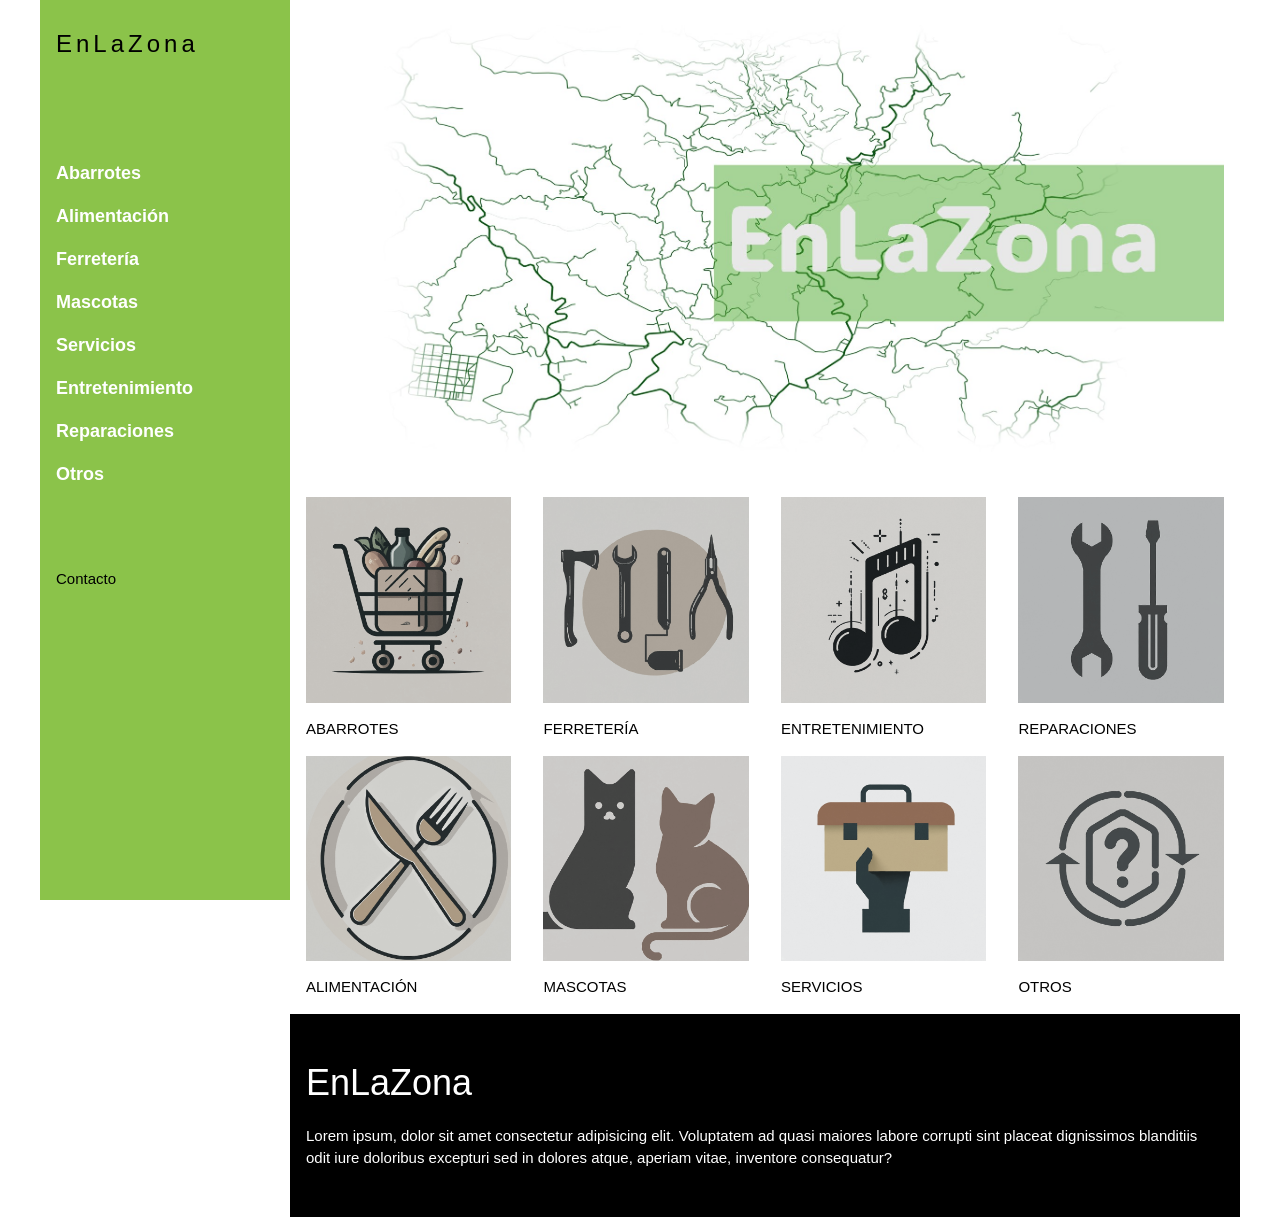
==== index.html @ e5876946 "Update index.html" ====
<!DOCTYPE html>
<html>
<head>
<title>EnLaZona</title>
<meta charset="UTF-8">
<meta name="viewport" content="width=device-width, initial-scale=1">
<link rel="stylesheet" href="https://www.w3schools.com/w3css/4/w3.css">
<link href="https://fonts.googleapis.com/css2?family=Quicksand:wght@300..700&display=swap" rel="stylesheet">
<link rel="stylesheet" href="https://cdnjs.cloudflare.com/ajax/libs/font-awesome/4.7.0/css/font-awesome.min.css">
<link rel="stylesheet" href="https://fonts.googleapis.com/css2?family=Material+Symbols+Outlined:opsz,wght,FILL,GRAD@24,400,0,0" />
<style>
.w3-sidebar a {font-family: "Roboto", sans-serif}
body,h1,h2,h3,h4,h5,h6,.w3-wide {font-family: "Montserrat", sans-serif;}
</style>
</head>
<body class="w3-content" style="max-width:1200px">

<!-- Sidebar/menu -->
<nav class="w3-sidebar w3-bar-block w3-light-green w3-collapse w3-top" style="z-index:3;width:250px" id="mySidebar">
  <div class="w3-container w3-display-container w3-padding-16">
    <i onclick="w3_close()" class="fa fa-remove w3-hide-large w3-button w3-display-topright"></i>
    <h3 class="w3-wide">EnLaZona</h3>
  </div>
  <div class="w3-padding-64 w3-large w3-text-white" style="font-weight:bold">
    <a href="#" class="w3-bar-item w3-button">Abarrotes</a>
    <a href="alimentacion.html" class="w3-bar-item w3-button">Alimentación</a>
    <a href="#" class="w3-bar-item w3-button">Ferretería</a>
    <a href="#" class="w3-bar-item w3-button">Mascotas</a>
    <a href="#" class="w3-bar-item w3-button">Servicios </a>
    <a href="#" class="w3-bar-item w3-button">Entretenimiento</a>
    <a href="#" class="w3-bar-item w3-button">Reparaciones</a>
    <a href="#" class="w3-bar-item w3-button">Otros</a>
  </div>
  <a href="#footer" class="w3-bar-item w3-button w3-padding">Contacto</a> 
</nav>

<!-- Top menu on small screens -->
<header class="w3-bar w3-top w3-hide-large w3-green w3-xlarge">
  <div class="w3-bar-item w3-padding-24 w3-wide" onclick="location.href='index.html'" style="cursor:pointer">EnLaZona</div>
  <a href="javascript:void(0)" class="w3-bar-item w3-button w3-padding-24 w3-right" onclick="w3_open()"><i class="fa fa-bars"></i></a>
</header>

<!-- Overlay effect when opening sidebar on small screens -->
<div class="w3-overlay w3-hide-large" onclick="w3_close()" style="cursor:pointer" title="close side menu" id="myOverlay"></div>

<!-- !PAGE CONTENT! -->
<div class="w3-main" style="margin-left:250px">

  <!-- Push down content on small screens -->
  <div class="w3-hide-large" style="margin-top:83px"></div>
  
  <!-- Top header search bar -->
  <header class="w3-container w3-xlarge">
    <script async src="https://cse.google.com/cse.js?cx=2750f55d053124dca">
    </script>
    <p><div class="gcse-search"></div>
    </p>
  </header>

  <!-- Image header -->
  <div class="w3-display-container w3-container">
    <img src="images/main.jpg" alt="main" style="width:100%">
    <div class="w3-display-topleft w3-text-white" style="padding:24px 48px">
    </div>
  </div>

<br>
<br>
  <!-- Product grid -->
  <div class="w3-row w3-grayscale">
    <div class="w3-col l3 s6 ">
      <div class="w3-container">
        <img src="images/grocery.jfif" style="width:100%">
        <p>ABARROTES</p>
      </div>
      <div class="w3-container" onclick="location.href='alimentacion.html'" style="cursor:pointer">
        <img src="images/food.jfif" style="width:100%">
        <p>ALIMENTACIÓN</p>
      </div>
    </div>
    <div class="w3-col l3 s6 ">
        <div class="w3-container">
          <img src="images/ferre.jfif" style="width:100%">
          <p>FERRETERÍA</p>
        </div>
        <div class="w3-container">
          <img src="images/pets.jfif" style="width:100%">
          <p>MASCOTAS</p>
        </div>
      </div>
      <div class="w3-col l3 s6 ">
        <div class="w3-container">
          <img src="images/entertainment.jfif" style="width:100%">
          <p>ENTRETENIMIENTO</p>
        </div>
        <div class="w3-container">
          <img src="images/services.jfif" style="width:100%">
          <p>SERVICIOS</p>
        </div>
      </div>
      <div class="w3-col l3 s6 ">
        <div class="w3-container">
          <img src="images/mechanic.jfif" style="width:100%">
          <p>REPARACIONES</p>
        </div>
        <div class="w3-container">
          <img src="images/others.jfif" style="width:100%">
          <p>OTROS</p>
        </div>
      </div>
      
  </div>

  <!-- Footer -->
  <footer class="w3-container w3-black w3-padding-32">
    <h1>EnLaZona</h1>
    <p>Lorem ipsum, dolor sit amet consectetur adipisicing elit. Voluptatem ad quasi maiores labore corrupti sint placeat dignissimos blanditiis odit iure doloribus excepturi sed in dolores atque, aperiam vitae, inventore consequatur?</p>
  </footer>
  


  <!-- End page content -->
</div>



<script>
// Accordion 
function myAccFunc() {
  var x = document.getElementById("demoAcc");
  if (x.className.indexOf("w3-show") == -1) {
    x.className += " w3-show";
  } else {
    x.className = x.className.replace(" w3-show", "");
  }
}

// Click on the "Jeans" link on page load to open the accordion for demo purposes
document.getElementById("myBtn").click();


// Open and close sidebar
function w3_open() {
  document.getElementById("mySidebar").style.display = "block";
  document.getElementById("myOverlay").style.display = "block";
}
 
function w3_close() {
  document.getElementById("mySidebar").style.display = "none";
  document.getElementById("myOverlay").style.display = "none";
}
</script>

</body>
</html>
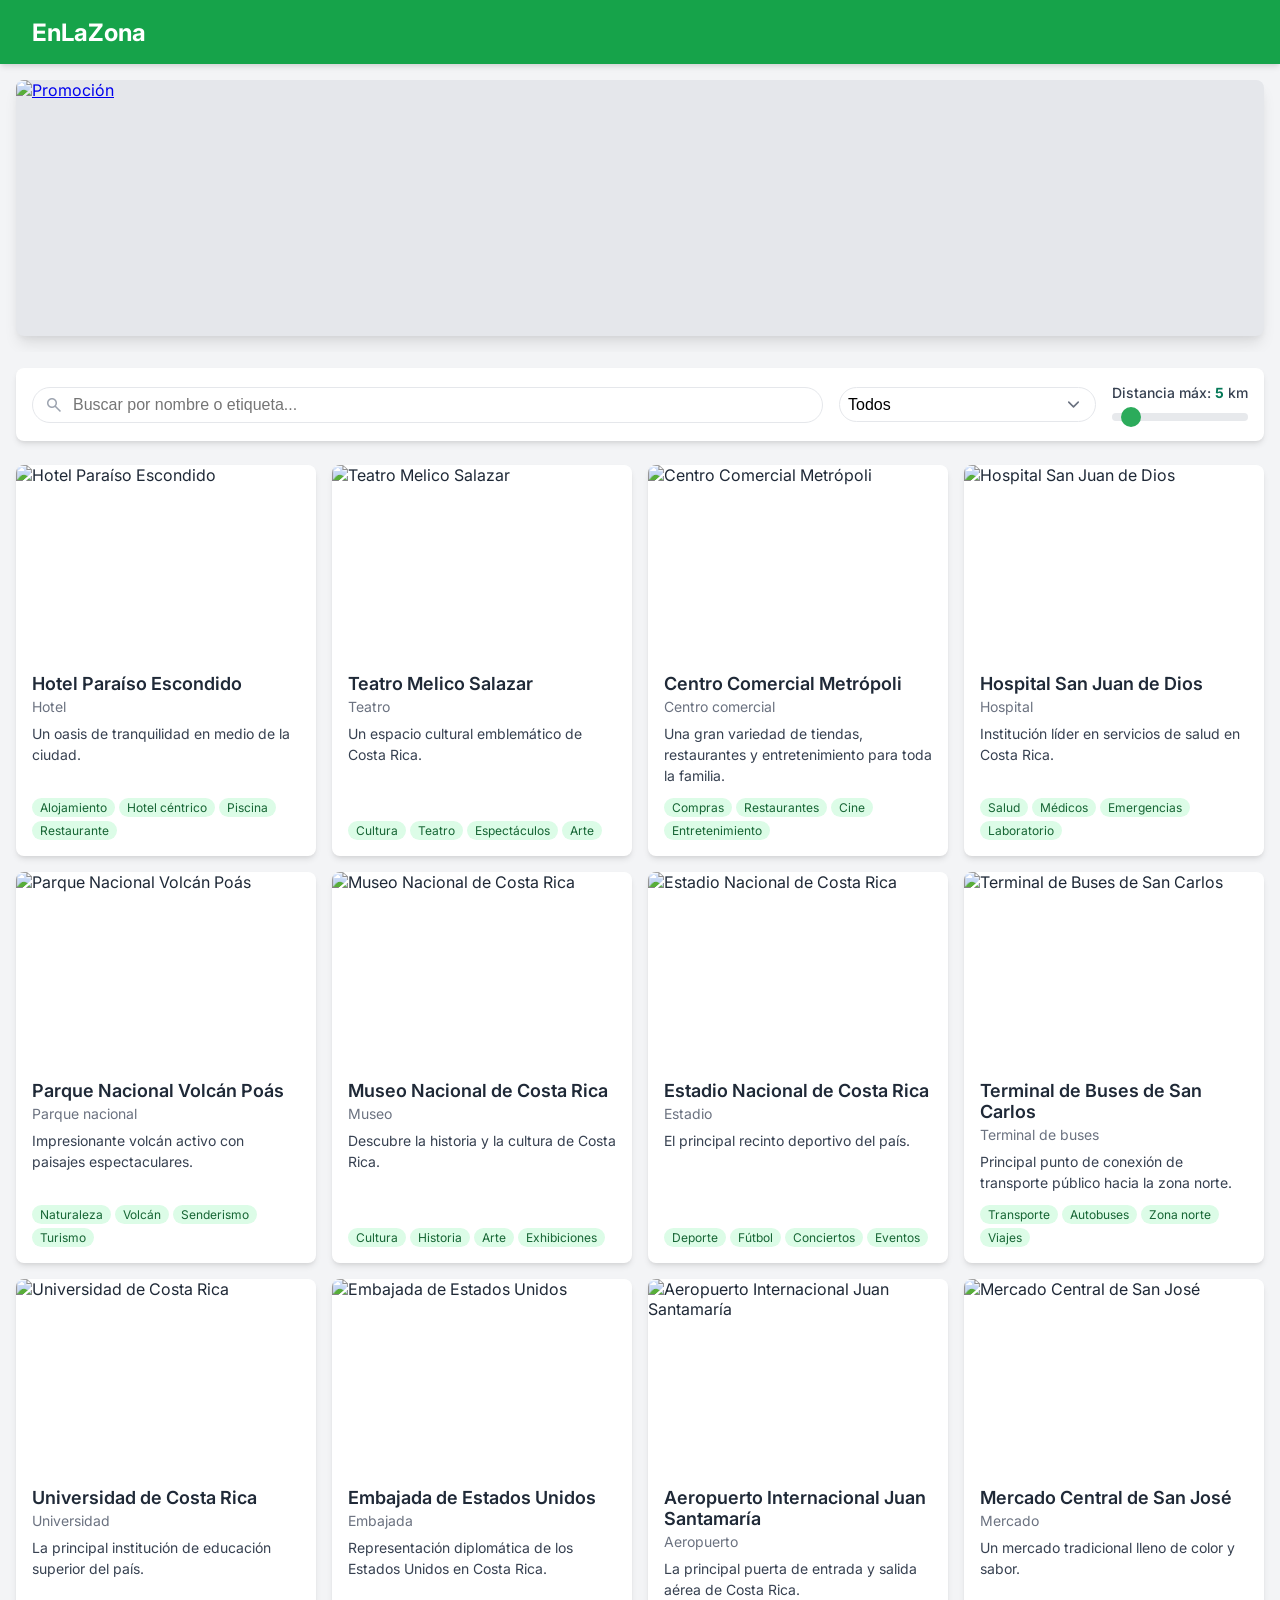
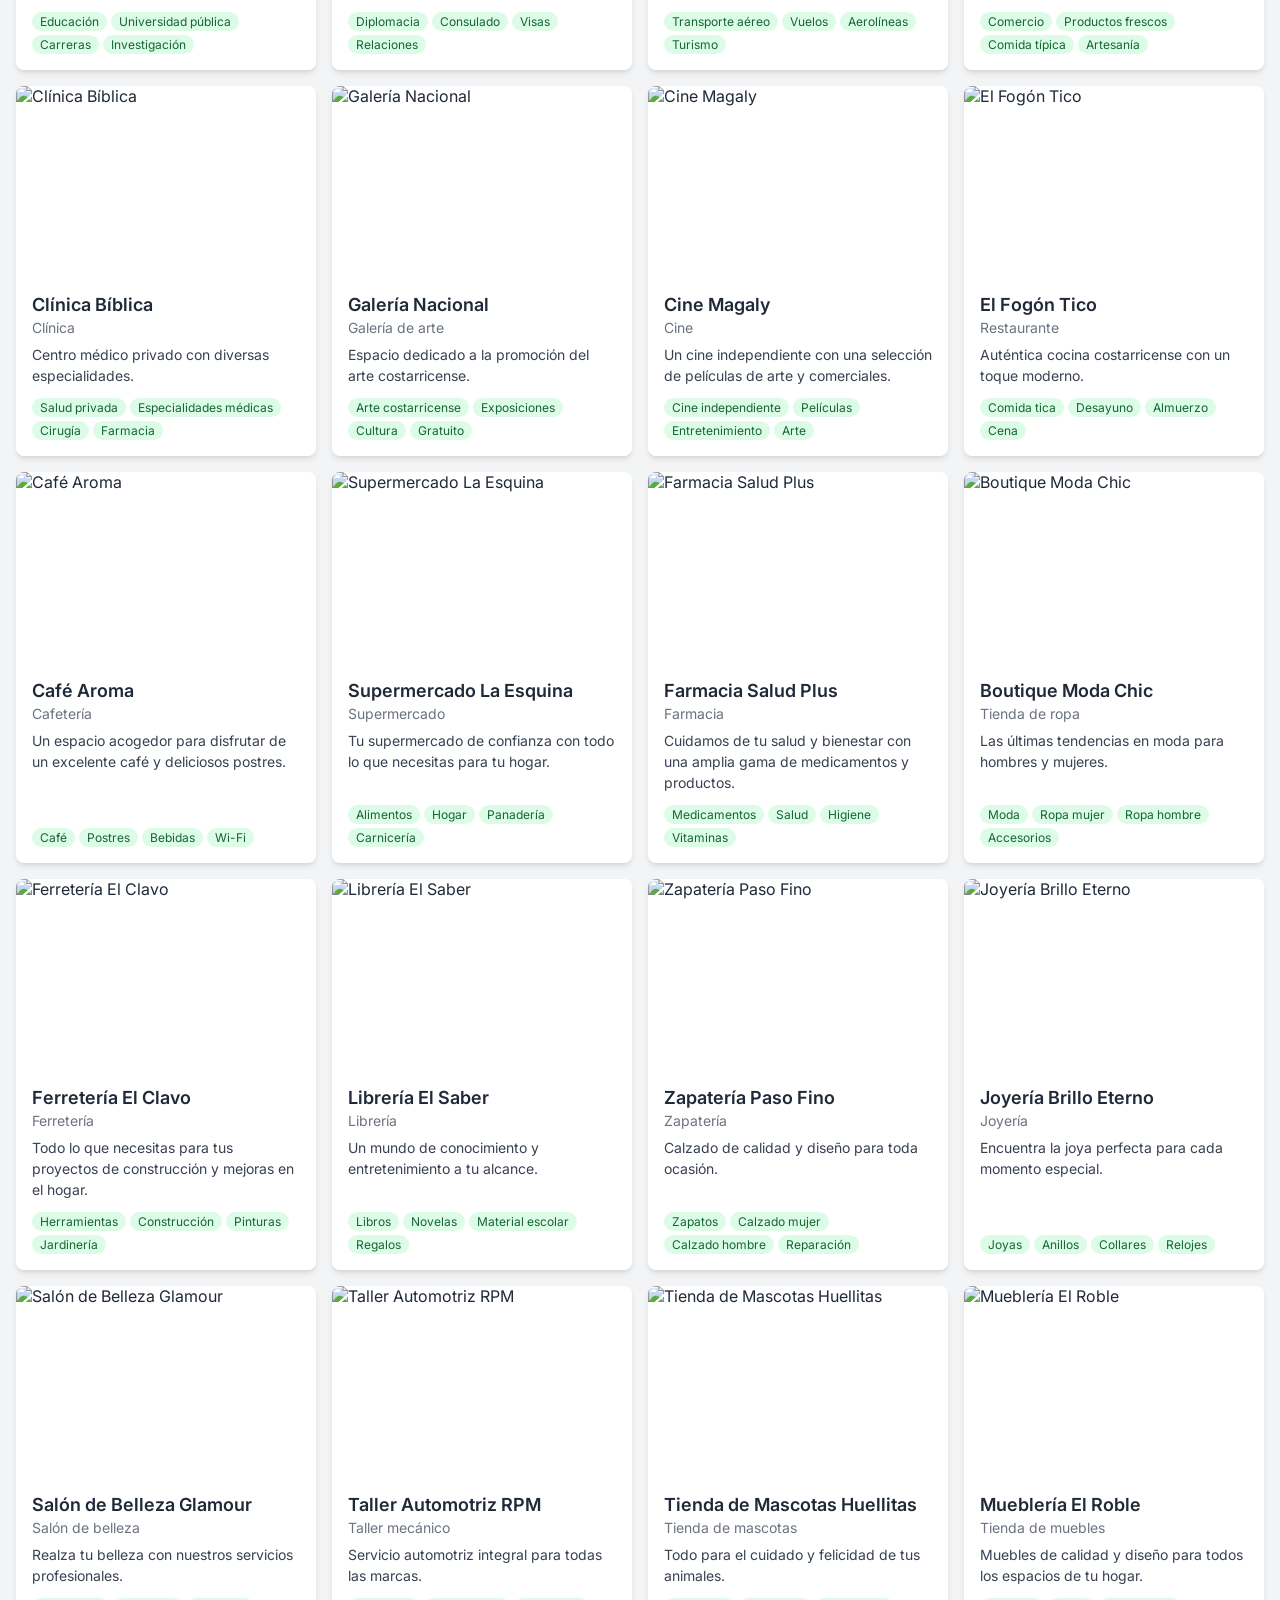
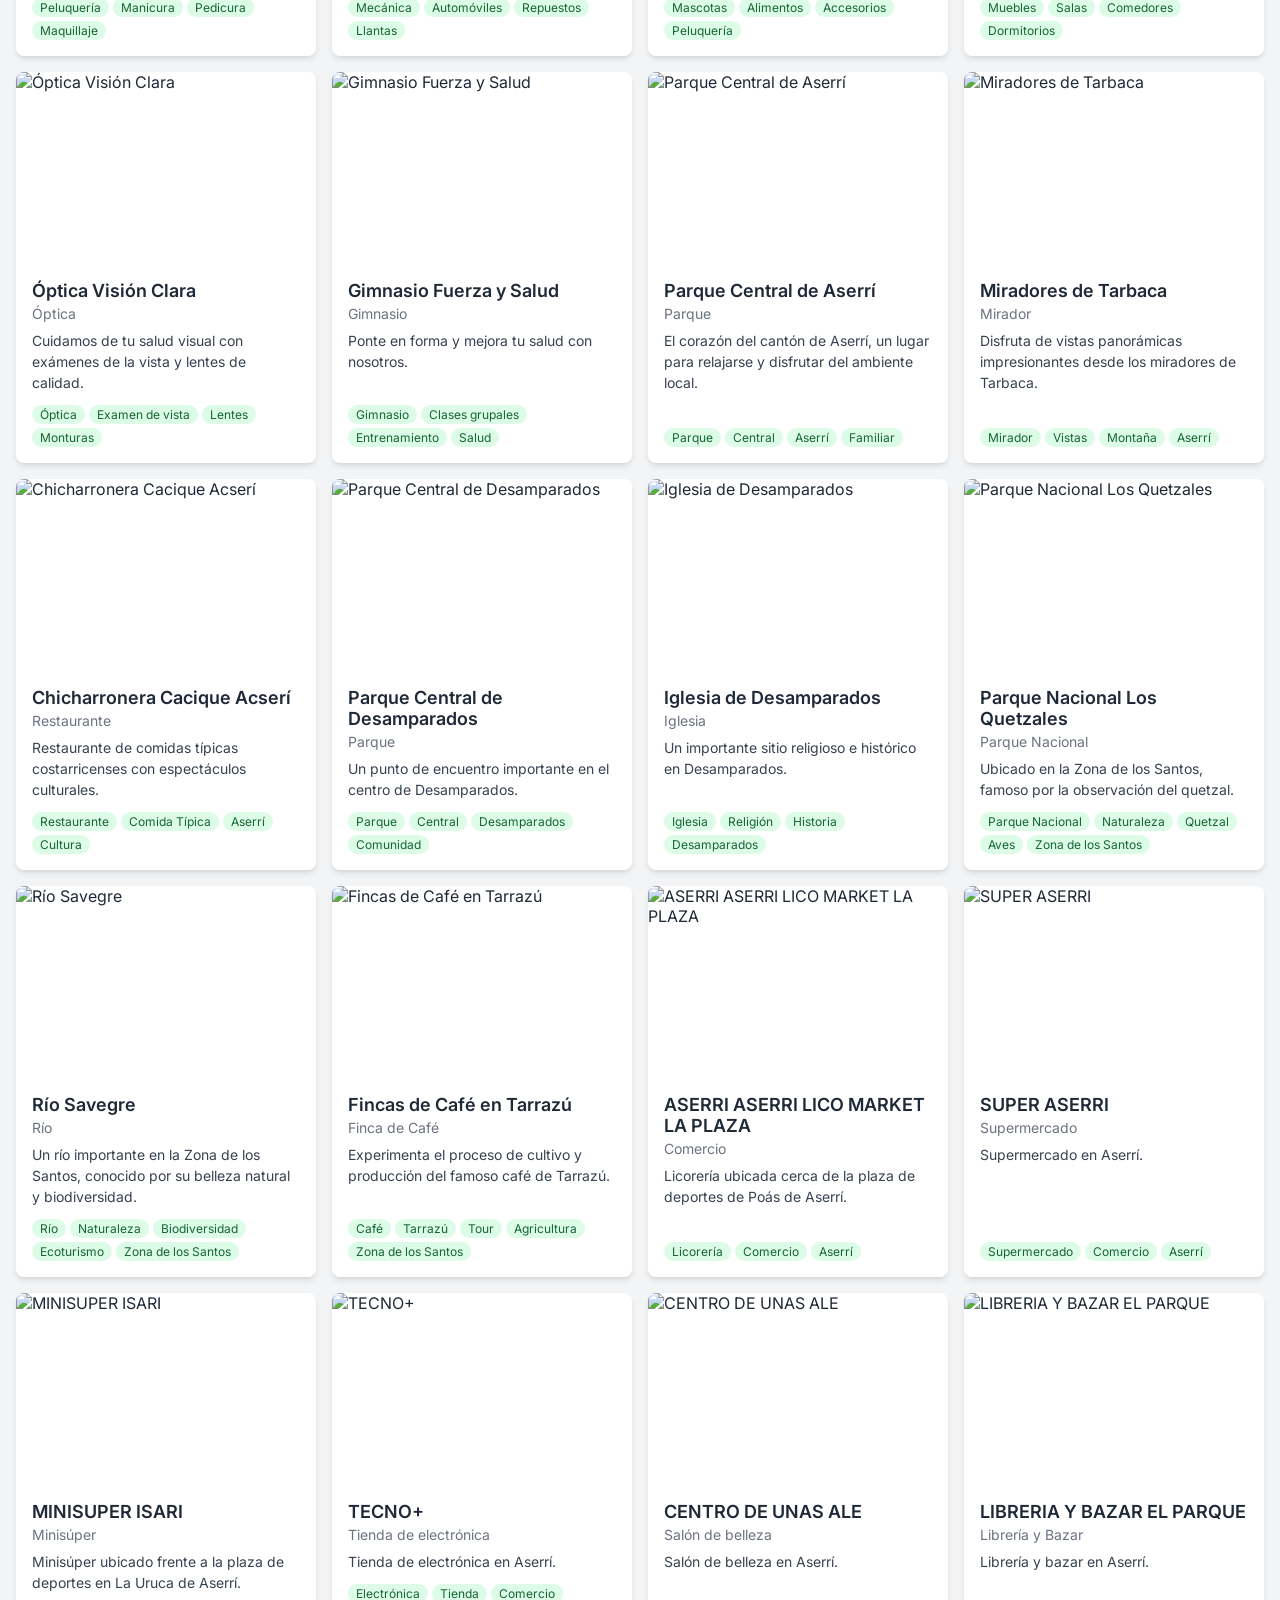
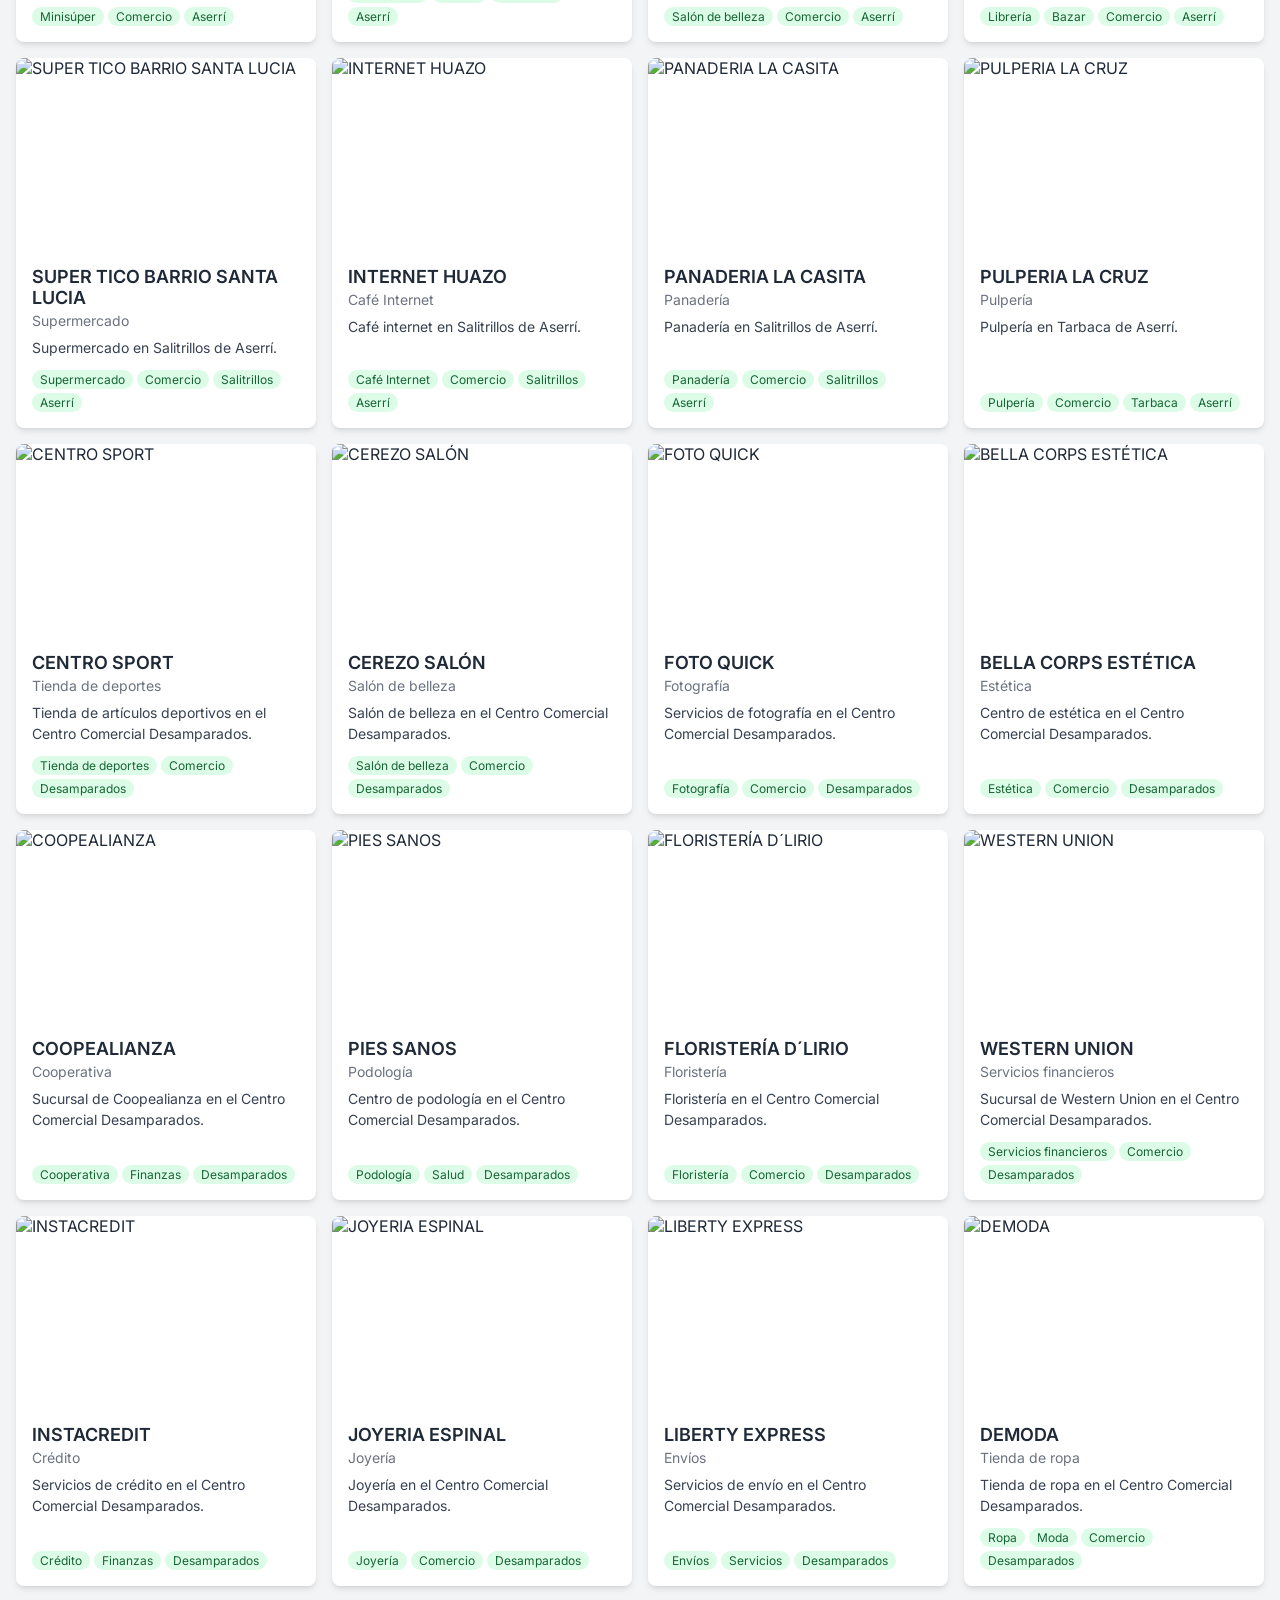
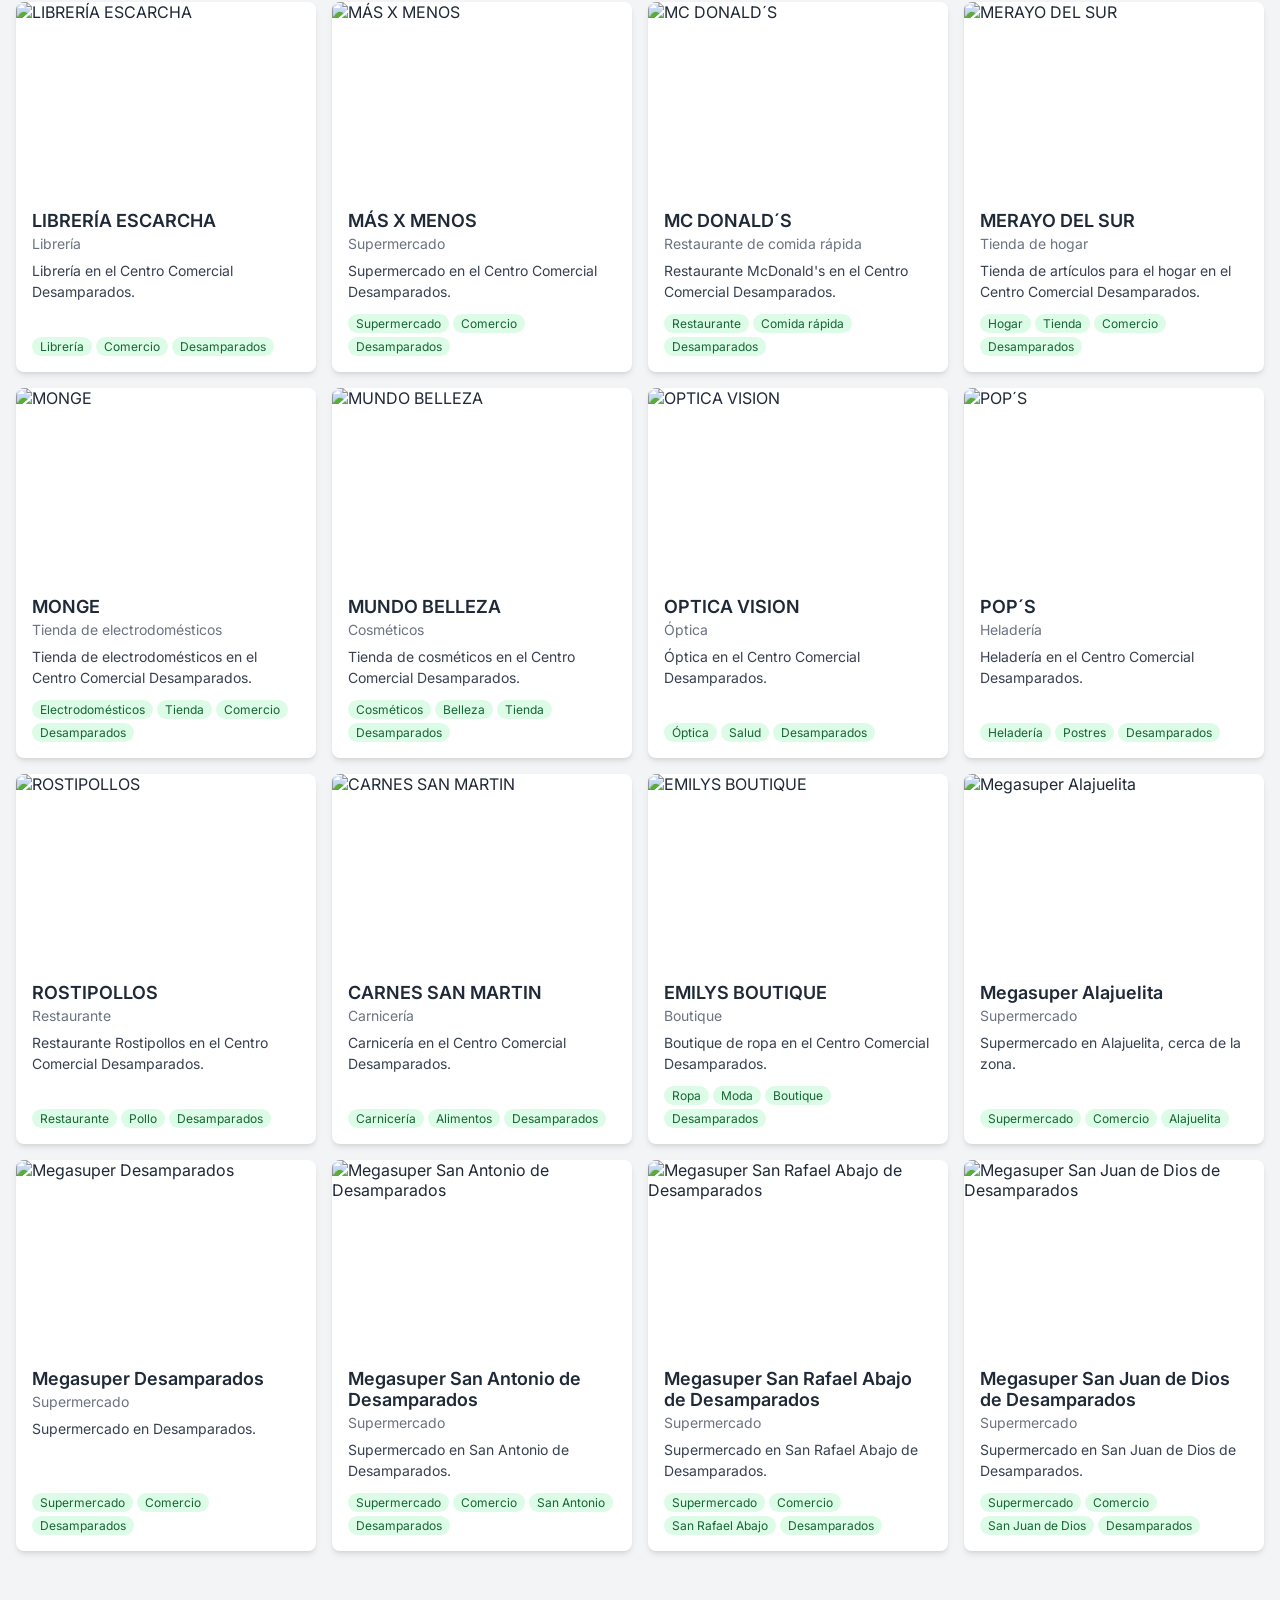
==== commit a3dc579b: "Add files via upload" ====
--- a/index.html
+++ b/index.html
@@ -1,155 +1,380 @@
 <!DOCTYPE html>
-<html>
+<html lang="es">
+
 <head>
-<title>EnLaZona</title>
-<meta charset="UTF-8">
-<meta name="viewport" content="width=device-width, initial-scale=1">
-<link rel="stylesheet" href="https://www.w3schools.com/w3css/4/w3.css">
-<link href="https://fonts.googleapis.com/css2?family=Quicksand:wght@300..700&display=swap" rel="stylesheet">
-<link rel="stylesheet" href="https://cdnjs.cloudflare.com/ajax/libs/font-awesome/4.7.0/css/font-awesome.min.css">
-<link rel="stylesheet" href="https://fonts.googleapis.com/css2?family=Material+Symbols+Outlined:opsz,wght,FILL,GRAD@24,400,0,0" />
-<style>
-.w3-sidebar a {font-family: "Roboto", sans-serif}
-body,h1,h2,h3,h4,h5,h6,.w3-wide {font-family: "Montserrat", sans-serif;}
-</style>
+    <meta charset="UTF-8">
+    <meta name="viewport" content="width=device-width, initial-scale=1.0">
+    <title>Filtro por Distancia</title>
+    <link rel="stylesheet" href="styles.css">
+    <link rel="preconnect" href="https://fonts.googleapis.com">
+    <link rel="preconnect" href="https://fonts.gstatic.com" crossorigin>
+    <link href="https://fonts.googleapis.com/css2?family=Inter:wght@400;500;700&display=swap" rel="stylesheet">
+
+    <link rel="stylesheet"
+        href="https://fonts.googleapis.com/css2?family=Material+Symbols+Outlined:opsz,wght,FILL,GRAD@24,400,0,0" />
+
+
 </head>
-<body class="w3-content" style="max-width:1200px">
-
-<!-- Sidebar/menu -->
-<nav class="w3-sidebar w3-bar-block w3-light-green w3-collapse w3-top" style="z-index:3;width:250px" id="mySidebar">
-  <div class="w3-container w3-display-container w3-padding-16">
-    <i onclick="w3_close()" class="fa fa-remove w3-hide-large w3-button w3-display-topright"></i>
-    <h3 class="w3-wide">EnLaZona</h3>
-  </div>
-  <div class="w3-padding-64 w3-large w3-text-white" style="font-weight:bold">
-    <a href="#" class="w3-bar-item w3-button">Abarrotes</a>
-    <a href="alimentacion.html" class="w3-bar-item w3-button">Alimentación</a>
-    <a href="#" class="w3-bar-item w3-button">Ferretería</a>
-    <a href="#" class="w3-bar-item w3-button">Mascotas</a>
-    <a href="#" class="w3-bar-item w3-button">Servicios </a>
-    <a href="#" class="w3-bar-item w3-button">Entretenimiento</a>
-    <a href="#" class="w3-bar-item w3-button">Reparaciones</a>
-    <a href="#" class="w3-bar-item w3-button">Otros</a>
-  </div>
-  <a href="#footer" class="w3-bar-item w3-button w3-padding">Contacto</a> 
-</nav>
-
-<!-- Top menu on small screens -->
-<header class="w3-bar w3-top w3-hide-large w3-green w3-xlarge">
-  <div class="w3-bar-item w3-padding-24 w3-wide" onclick="location.href='index.html'" style="cursor:pointer">EnLaZona</div>
-  <a href="javascript:void(0)" class="w3-bar-item w3-button w3-padding-24 w3-right" onclick="w3_open()"><i class="fa fa-bars"></i></a>
-</header>
-
-<!-- Overlay effect when opening sidebar on small screens -->
-<div class="w3-overlay w3-hide-large" onclick="w3_close()" style="cursor:pointer" title="close side menu" id="myOverlay"></div>
-
-<!-- !PAGE CONTENT! -->
-<div class="w3-main" style="margin-left:250px">
-
-  <!-- Push down content on small screens -->
-  <div class="w3-hide-large" style="margin-top:83px"></div>
-  
-  <!-- Top header search bar -->
-  <header class="w3-container w3-xlarge">
-    <script async src="https://cse.google.com/cse.js?cx=2750f55d053124dca">
+
+<body>
+    <header id="barra-superior">
+        <div class="container">
+            <h1>EnLaZona</h1>
+        </div>
+    </header>
+
+    <main id="contenido-principal" class="container">
+
+        <section id="promo-gallery-container">
+            <div id="promo-gallery"></div>
+            <p id="loading-promos">Cargando promociones...</p>
+        </section>
+
+        <div id="filtros-container">
+            <div class="filter-bar">
+                <div class="search-wrapper">
+                    <span class="material-symbols-outlined">search</span>
+                    <input type="text" id="buscador-input" placeholder="Buscar por nombre o etiqueta...">
+                </div>
+                <div class="category-select-wrapper">
+                    <select id="categorias-select">
+                        <option value="Todos">Cargando...</option>
+                    </select>
+                </div>
+                <div class="distance-slider-wrapper">
+                    <label for="distance-filter">
+                        Distancia máx: <span id="distance-value">5</span> km
+                    </label>
+                    <input type="range" id="distance-filter" min="1" max="50" value="5">
+                </div>
+            </div>
+        </div>
+
+        <div id="data-list">
+            <p id="loading-message">Cargando datos de lugares...</p>
+            <p id="error-message" class="hidden"></p>
+            <p id="no-results-message" class="hidden">No se encontraron lugares que coincidan con los filtros.</p>
+        </div>
+    </main>
+
+    <script>
+        // --- ESTADO GLOBAL ---
+        let allData = []; let allPromos = [];
+        let userLat; let userLon;
+        let filtroCategoriaSeleccionada = 'Todos';
+        let maxDistance = 5;
+        let searchTerm = '';
+        let promoIntervalId = null; let currentPromoIndex = -1;
+
+        // --- ELEMENTOS DOM ---
+        const distanceFilter = document.getElementById('distance-filter');
+        const distanceValueSpan = document.getElementById('distance-value');
+        const filtroCategoriasSelect = document.getElementById('categorias-select');
+        const buscadorInput = document.getElementById('buscador-input');
+        const dataListDiv = document.getElementById('data-list');
+        const loadingMessage = document.getElementById('loading-message');
+        const errorMessage = document.getElementById('error-message');
+        const noResultsMessage = document.getElementById('no-results-message');
+        const promoGalleryDiv = document.getElementById('promo-gallery');
+        const loadingPromos = document.getElementById('loading-promos');
+
+        // --- INICIALIZACIÓN ASÍNCRONA ---
+        async function init() {
+            setupEventListeners();
+            try {
+                // Asumiendo que data.json y promos.json están en la misma carpeta
+                const [dataResponse, promosResponse] = await Promise.all([
+                    fetch('data.json'),
+                    fetch('promos.json')
+                ]);
+
+                if (!dataResponse.ok) throw new Error(`Error al cargar data.json: ${dataResponse.statusText} (${dataResponse.status})`);
+                if (!promosResponse.ok) throw new Error(`Error al cargar promos.json: ${promosResponse.statusText} (${promosResponse.status})`);
+
+                allData = await dataResponse.json();
+                allPromos = await promosResponse.json();
+                console.log("Datos cargados:", allData.length, "lugares,", allPromos.length, "promos.");
+
+                populateCategoryFilter();
+                startPromoGallery();
+                getUserLocation(); // Intentará obtener ubicación y luego llamará a filterAndDisplay
+
+            } catch (error) {
+                console.error("Error al cargar datos iniciales:", error);
+                showError(`No se pudieron cargar los datos necesarios: ${error.message}. Intenta recargar.`);
+                loadingMessage.classList.add('hidden');
+                loadingPromos.classList.add('hidden');
+            }
+        }
+
+        // --- EVENT LISTENERS ---
+        function setupEventListeners() {
+            distanceFilter.addEventListener('input', function () {
+                maxDistance = parseInt(this.value);
+                distanceValueSpan.textContent = maxDistance;
+                filterAndDisplay();
+            });
+            filtroCategoriasSelect.addEventListener('change', () => {
+                filtroCategoriaSeleccionada = filtroCategoriasSelect.value;
+                filterAndDisplay();
+            });
+            let debounceTimer;
+            buscadorInput.addEventListener('input', () => {
+                clearTimeout(debounceTimer);
+                debounceTimer = setTimeout(() => {
+                    searchTerm = buscadorInput.value.toLowerCase().trim();
+                    filterAndDisplay();
+                }, 300); // Espera 300ms después de dejar de escribir
+            });
+        }
+
+        // --- GALERÍA DE PROMOCIONES ---
+        function startPromoGallery() {
+            if (allPromos && allPromos.length > 0) {
+                loadingPromos.classList.add('hidden');
+                showNextPromo(); // Muestra la primera promo inmediatamente
+                if (promoIntervalId) clearInterval(promoIntervalId); // Limpia intervalo anterior si existe
+                promoIntervalId = setInterval(showNextPromo, 5000); // Cambia cada 5 segundos
+            } else {
+                loadingPromos.textContent = 'No hay promociones disponibles.';
+                // Opcional: ocultar el contenedor si no hay promos
+                // document.getElementById('promo-gallery-container').classList.add('hidden');
+            }
+        }
+
+        function showNextPromo() {
+            if (!allPromos || allPromos.length === 0) return;
+
+            // Elige un índice aleatorio diferente al actual (si hay más de 1 promo)
+            let randomIndex;
+            do {
+                randomIndex = Math.floor(Math.random() * allPromos.length);
+            } while (allPromos.length > 1 && randomIndex === currentPromoIndex);
+            currentPromoIndex = randomIndex;
+
+            const promo = allPromos[currentPromoIndex];
+
+            // Crea el nuevo elemento de promo
+            const promoLink = document.createElement('a');
+            promoLink.href = promo.link || '#'; // Enlace de la promo o # si no hay
+            promoLink.target = "_blank"; // Abrir en nueva pestaña
+            promoLink.rel = "noopener noreferrer";
+            // Aplica la clase base y 'hidden' inicialmente
+            promoLink.className = 'promo-item hidden';
+            const placeholderPromoImg = `https://placehold.co/800x400/dddddd/aaaaaa?text=Promo`;
+            promoLink.innerHTML = `<img src="${promo.foto}" alt="Promoción ${promo.name || ''}" onerror="this.onerror=null; this.src='${placeholderPromoImg}';">`; // Imagen con fallback
+
+            // Elimina el item visible anterior (si existe) después de la transición
+            const currentVisibleItem = promoGalleryDiv.querySelector('.promo-item.visible');
+            if (currentVisibleItem) {
+                currentVisibleItem.classList.remove('visible'); // Inicia la transición de salida
+                // currentVisibleItem.classList.add('hidden'); // Opcional: añadir hidden aquí si se prefiere
+                // Espera a que termine la transición de opacidad para eliminarlo
+                setTimeout(() => {
+                    if (currentVisibleItem.parentNode === promoGalleryDiv) {
+                        promoGalleryDiv.removeChild(currentVisibleItem);
+                    }
+                }, 500); // 500ms coincide con la duración de la transición
+            }
+
+            // Añade el nuevo item al DOM
+            promoGalleryDiv.appendChild(promoLink);
+
+            // Fuerza un reflow para asegurar que la transición se aplique
+            // void promoLink.offsetWidth; // Truco de reflow (a veces necesario)
+
+            // Inicia la transición de entrada después de un pequeño delay
+            setTimeout(() => {
+                promoLink.classList.add('visible');
+                // promoLink.classList.remove('hidden'); // Quitar hidden si se añadió arriba
+            }, 50); // Pequeño delay para permitir que el elemento se renderice como hidden primero
+        }
+
+
+        // --- FILTRO CATEGORÍAS ---
+        function populateCategoryFilter() {
+            // Extrae categorías únicas, asegurándose de que no haya undefined o null
+            const categorias = ['Todos', ...new Set(allData.map(item => item.categoria).filter(Boolean))];
+            filtroCategoriasSelect.innerHTML = ''; // Limpia opciones existentes
+            categorias.forEach(categoria => {
+                const option = document.createElement('option');
+                option.value = categoria;
+                option.textContent = categoria;
+                filtroCategoriasSelect.appendChild(option);
+            });
+        }
+
+        // --- GEOLOCALIZACIÓN ---
+        function getUserLocation() {
+            if (navigator.geolocation && navigator.geolocation.getCurrentPosition) {
+                navigator.geolocation.getCurrentPosition(
+                    position => {
+                        userLat = position.coords.latitude;
+                        userLon = position.coords.longitude;
+                        console.log(`Ubicación obtenida: ${userLat}, ${userLon}`);
+                        filterAndDisplay(); // Ahora filtra con la ubicación
+                    },
+                    error => {
+                        console.warn('Advertencia de ubicación:', error.message);
+                        // Decide qué hacer si no se obtiene ubicación: mostrar error o solo filtrar sin distancia
+                        // Opción 1: Mostrar error y filtrar sin distancia
+                        showError(`No se pudo obtener tu ubicación (${error.message}). Mostrando lugares sin filtro de distancia.`);
+                        // Opción 2: Solo mostrar mensaje en consola y filtrar sin distancia
+                        // console.log("Filtrando sin ubicación.");
+                        userLat = undefined; // Asegura que no se filtre por distancia
+                        userLon = undefined;
+                        filterAndDisplay(); // Filtra sin datos de ubicación
+                    },
+                    {
+                        enableHighAccuracy: false, // Más rápido, menos consumo
+                        timeout: 8000, // Tiempo máximo para obtenerla (8s)
+                        maximumAge: 60000 // Reutilizar ubicación si tiene menos de 1 minuto
+                    }
+                );
+            } else {
+                console.log('La geolocalización no es compatible en este navegador.');
+                showError('La geolocalización no es compatible. Mostrando lugares sin filtro de distancia.');
+                userLat = undefined;
+                userLon = undefined;
+                filterAndDisplay(); // Filtra sin datos de ubicación
+            }
+        }
+
+        // --- CÁLCULO DISTANCIA (Haversine) ---
+        function calculateDistance(lat1, lon1, lat2, lon2) {
+            // Si no hay ubicación del usuario o del lugar, retorna Infinito
+            if (userLat === undefined || userLon === undefined || lat2 === undefined || lon2 === undefined || lat2 === null || lon2 === null) {
+                return Infinity;
+            }
+            const R = 6371; // Radio de la Tierra en km
+            const dLat = deg2rad(lat2 - lat1);
+            const dLon = deg2rad(lon2 - lon1);
+            const a =
+                Math.sin(dLat / 2) * Math.sin(dLat / 2) +
+                Math.cos(deg2rad(lat1)) * Math.cos(deg2rad(lat2)) *
+                Math.sin(dLon / 2) * Math.sin(dLon / 2);
+            const c = 2 * Math.atan2(Math.sqrt(a), Math.sqrt(1 - a));
+            return R * c; // Distancia en km
+        }
+        function deg2rad(deg) { return deg * (Math.PI / 180); }
+
+        // --- FILTRADO Y VISUALIZACIÓN ---
+        function filterAndDisplay() {
+            if (!allData) {
+                console.log("Datos aún no cargados.");
+                return; // Espera a que los datos estén listos
+            }
+            hideMessages(); // Oculta mensajes de error/no resultados previos
+
+            const filteredData = allData.filter(item => {
+                const distancia = calculateDistance(userLat, userLon, item.latitud, item.longitud);
+                // Condición de distancia: se cumple si no hay ubicación o si está dentro del rango
+                const distanciaCumple = (userLat === undefined) || (distancia <= maxDistance);
+                // Condición de categoría
+                const categoriaCoincide = (filtroCategoriaSeleccionada === 'Todos') || (item.categoria === filtroCategoriaSeleccionada);
+                // Condición de búsqueda (nombre o etiquetas)
+                const busquedaCoincide = (searchTerm === '') ||
+                    (item.name && item.name.toLowerCase().includes(searchTerm)) ||
+                    (item.etiquetas && Array.isArray(item.etiquetas) && item.etiquetas.some(et => et.toLowerCase().includes(searchTerm)));
+
+                return distanciaCumple && categoriaCoincide && busquedaCoincide;
+            });
+
+            // Ordenar por distancia si tenemos la ubicación del usuario
+            if (userLat !== undefined && userLon !== undefined) {
+                filteredData.sort((a, b) =>
+                    calculateDistance(userLat, userLon, a.latitud, a.longitud) -
+                    calculateDistance(userLat, userLon, b.latitud, b.longitud)
+                );
+            }
+
+            renderData(filteredData); // Muestra los datos filtrados y ordenados
+        }
+
+        // --- RENDERIZADO DATOS ---
+        function renderData(items) {
+            dataListDiv.innerHTML = ''; // Limpia el contenedor
+            loadingMessage.classList.add('hidden'); // Oculta mensaje de carga
+
+            if (items.length > 0) {
+                items.forEach((item, index) => {
+                    const itemDiv = document.createElement('div');
+                    // Aplica la clase base de la tarjeta y la animación con delay
+                    itemDiv.className = 'data-card'; // Estilos base de la tarjeta desde CSS
+                    itemDiv.style.animationDelay = `${index * 0.06}s`; // Delay escalonado
+
+                    const distanciaKm = calculateDistance(userLat, userLon, item.latitud, item.longitud);
+                    // Muestra distancia solo si es finita (se pudo calcular)
+                    const distanciaTexto = isFinite(distanciaKm) ? ` (~${distanciaKm.toFixed(1)} km)` : '';
+                    const placeholderImg = `https://placehold.co/300x200/eeeeee/cccccc?text=Imagen+no+disponible`;
+
+                    // Genera HTML interno usando clases semánticas
+                    itemDiv.innerHTML = `
+                        <img src="${item.imagen || placeholderImg}" alt="${item.name || 'Lugar'}" class="card-image" onerror="this.onerror=null; this.src='${placeholderImg}';">
+                        <div class="card-content">
+                            <h3 class="card-title">${item.name || 'Nombre no disponible'}</h3>
+                            <p class="card-category">${item.categoria || 'Categoría no disponible'}<span class="card-distance">${distanciaTexto}</span></p>
+                            <p class="card-description">${item.descripcion || 'Descripción no disponible.'}</p>
+                            ${item.etiquetas && Array.isArray(item.etiquetas) && item.etiquetas.length > 0
+                            ? `<div class="card-tags">${item.etiquetas.map(tag => `<span class="card-tag">${tag}</span>`).join('')}</div>`
+                            : ''
+                        }
+                        </div>
+                    `;
+
+                    // Event listener para navegar a detalles.html
+                    itemDiv.addEventListener('click', () => {
+                        const params = new URLSearchParams();
+                        // Añadir todos los datos relevantes como parámetros
+                        for (const key in item) {
+                            if (Object.hasOwnProperty.call(item, key) && item[key] !== undefined && item[key] !== null) {
+                                // Convierte arrays (como etiquetas) a string separado por comas
+                                const value = Array.isArray(item[key]) ? item[key].join(',') : item[key];
+                                params.append(key, value);
+                            }
+                        }
+                        // Asegurarse que las coordenadas siempre existan aunque sean vacías
+                        if (!params.has('latitud')) params.append('latitud', '');
+                        if (!params.has('longitud')) params.append('longitud', '');
+
+                        const urlDestino = `detalles.html?${params.toString()}`;
+                        console.log("Navegando a:", urlDestino);
+                        window.location.href = urlDestino;
+                    });
+
+                    dataListDiv.appendChild(itemDiv); // Añade la tarjeta al grid
+                });
+            } else {
+                // Muestra mensaje de no resultados solo si la carga inicial fue exitosa
+                if (allData && allData.length > 0) {
+                    showNoResults();
+                }
+                // Si allData está vacío, el mensaje de error de carga ya se mostró
+            }
+        }
+
+        // --- MENSAJES ---
+        function showError(message) {
+            errorMessage.textContent = message;
+            errorMessage.classList.remove('hidden');
+            loadingMessage.classList.add('hidden');
+            noResultsMessage.classList.add('hidden');
+            loadingPromos.classList.add('hidden'); // Ocultar carga de promos también
+        }
+        function showNoResults() {
+            noResultsMessage.classList.remove('hidden');
+            loadingMessage.classList.add('hidden');
+            errorMessage.classList.add('hidden');
+        }
+        function hideMessages() {
+            errorMessage.classList.add('hidden');
+            noResultsMessage.classList.add('hidden');
+            // No ocultar loadingMessage aquí, se oculta en renderData
+        }
+
+        // --- INICIAR ---
+        document.addEventListener('DOMContentLoaded', init);
     </script>
-    <p><div class="gcse-search"></div>
-    </p>
-  </header>
-
-  <!-- Image header -->
-  <div class="w3-display-container w3-container">
-    <img src="images/main.jpg" alt="main" style="width:100%">
-    <div class="w3-display-topleft w3-text-white" style="padding:24px 48px">
-    </div>
-  </div>
-
-<br>
-<br>
-  <!-- Product grid -->
-  <div class="w3-row w3-grayscale">
-    <div class="w3-col l3 s6 ">
-      <div class="w3-container">
-        <img src="images/grocery.jfif" style="width:100%">
-        <p>ABARROTES</p>
-      </div>
-      <div class="w3-container" onclick="location.href='alimentacion.html'" style="cursor:pointer">
-        <img src="images/food.jfif" style="width:100%">
-        <p>ALIMENTACIÓN</p>
-      </div>
-    </div>
-    <div class="w3-col l3 s6 ">
-        <div class="w3-container">
-          <img src="images/ferre.jfif" style="width:100%">
-          <p>FERRETERÍA</p>
-        </div>
-        <div class="w3-container">
-          <img src="images/pets.jfif" style="width:100%">
-          <p>MASCOTAS</p>
-        </div>
-      </div>
-      <div class="w3-col l3 s6 ">
-        <div class="w3-container">
-          <img src="images/entertainment.jfif" style="width:100%">
-          <p>ENTRETENIMIENTO</p>
-        </div>
-        <div class="w3-container">
-          <img src="images/services.jfif" style="width:100%">
-          <p>SERVICIOS</p>
-        </div>
-      </div>
-      <div class="w3-col l3 s6 ">
-        <div class="w3-container">
-          <img src="images/mechanic.jfif" style="width:100%">
-          <p>REPARACIONES</p>
-        </div>
-        <div class="w3-container">
-          <img src="images/others.jfif" style="width:100%">
-          <p>OTROS</p>
-        </div>
-      </div>
-      
-  </div>
-
-  <!-- Footer -->
-  <footer class="w3-container w3-black w3-padding-32">
-    <h1>EnLaZona</h1>
-    <p>Lorem ipsum, dolor sit amet consectetur adipisicing elit. Voluptatem ad quasi maiores labore corrupti sint placeat dignissimos blanditiis odit iure doloribus excepturi sed in dolores atque, aperiam vitae, inventore consequatur?</p>
-  </footer>
-  
-
-
-  <!-- End page content -->
-</div>
-
-
-
-<script>
-// Accordion 
-function myAccFunc() {
-  var x = document.getElementById("demoAcc");
-  if (x.className.indexOf("w3-show") == -1) {
-    x.className += " w3-show";
-  } else {
-    x.className = x.className.replace(" w3-show", "");
-  }
-}
-
-// Click on the "Jeans" link on page load to open the accordion for demo purposes
-document.getElementById("myBtn").click();
-
-
-// Open and close sidebar
-function w3_open() {
-  document.getElementById("mySidebar").style.display = "block";
-  document.getElementById("myOverlay").style.display = "block";
-}
- 
-function w3_close() {
-  document.getElementById("mySidebar").style.display = "none";
-  document.getElementById("myOverlay").style.display = "none";
-}
-</script>
-
 </body>
-</html>
+
+</html>
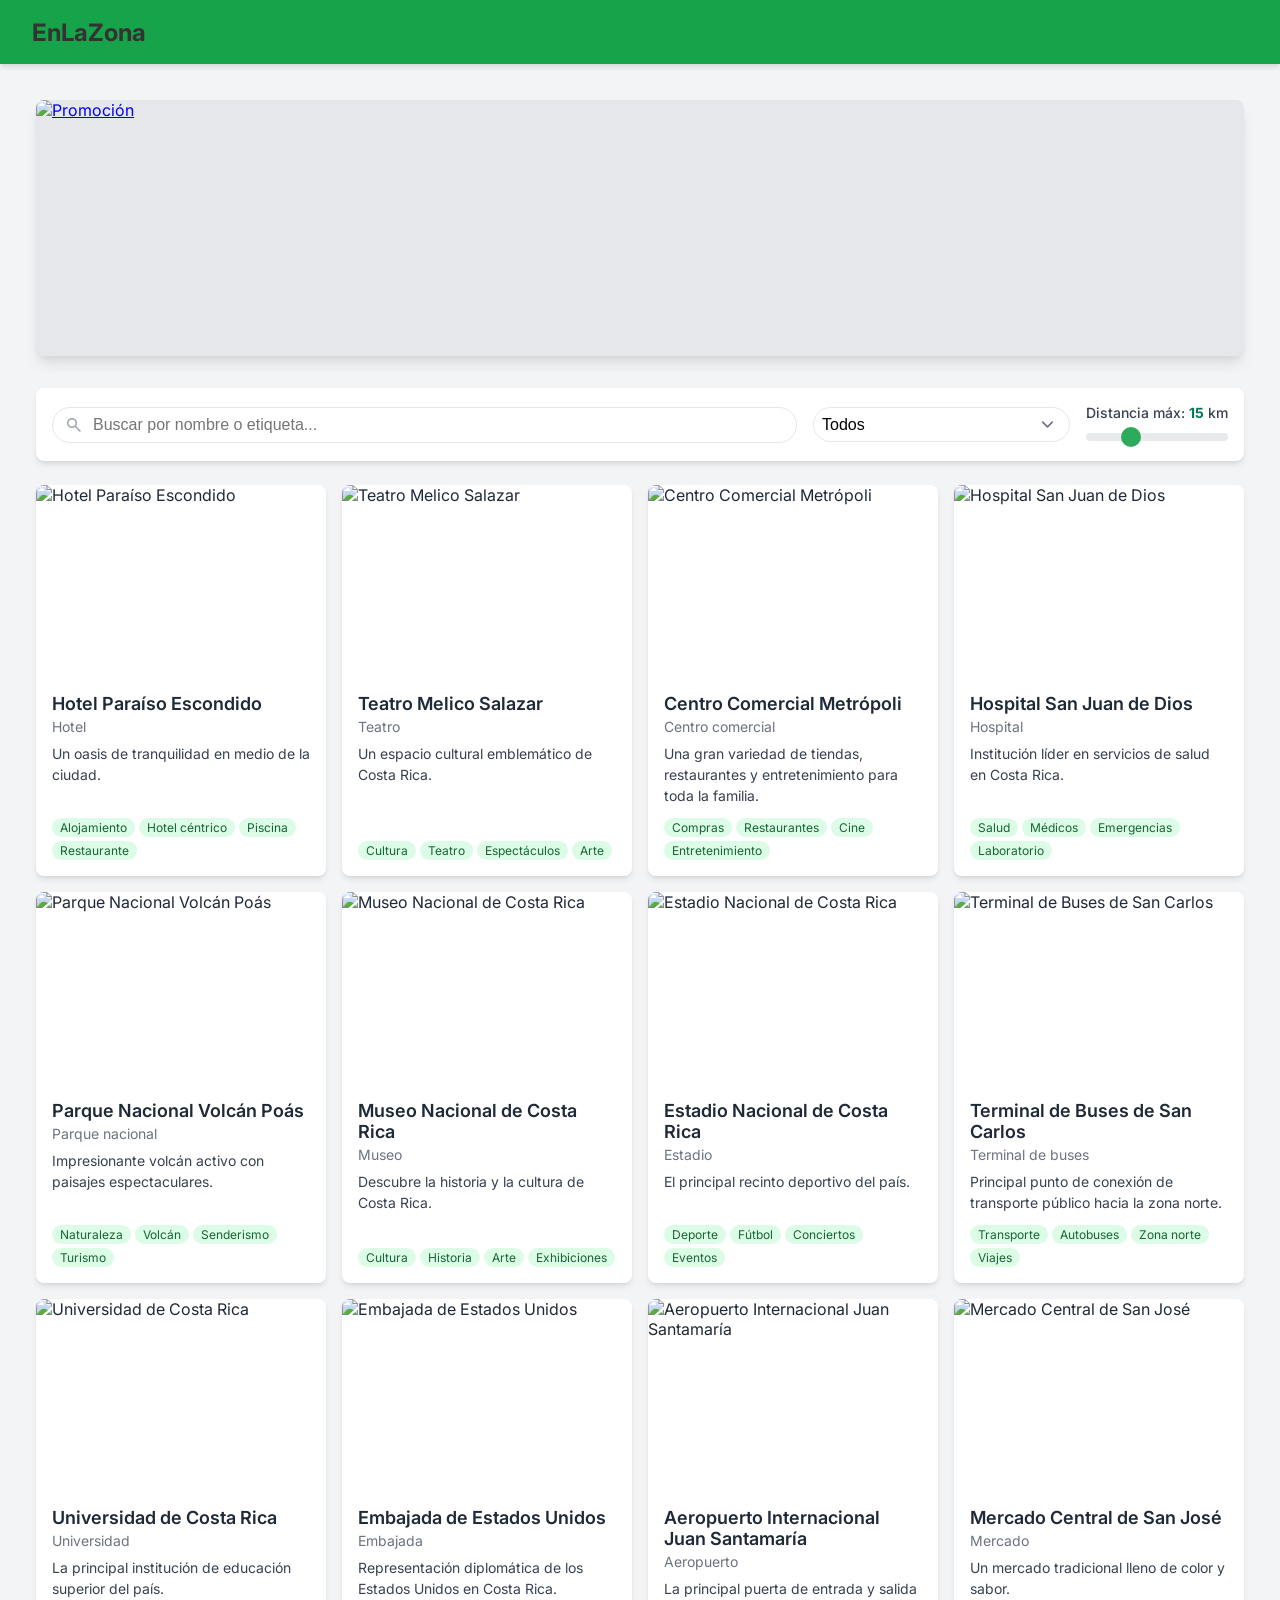
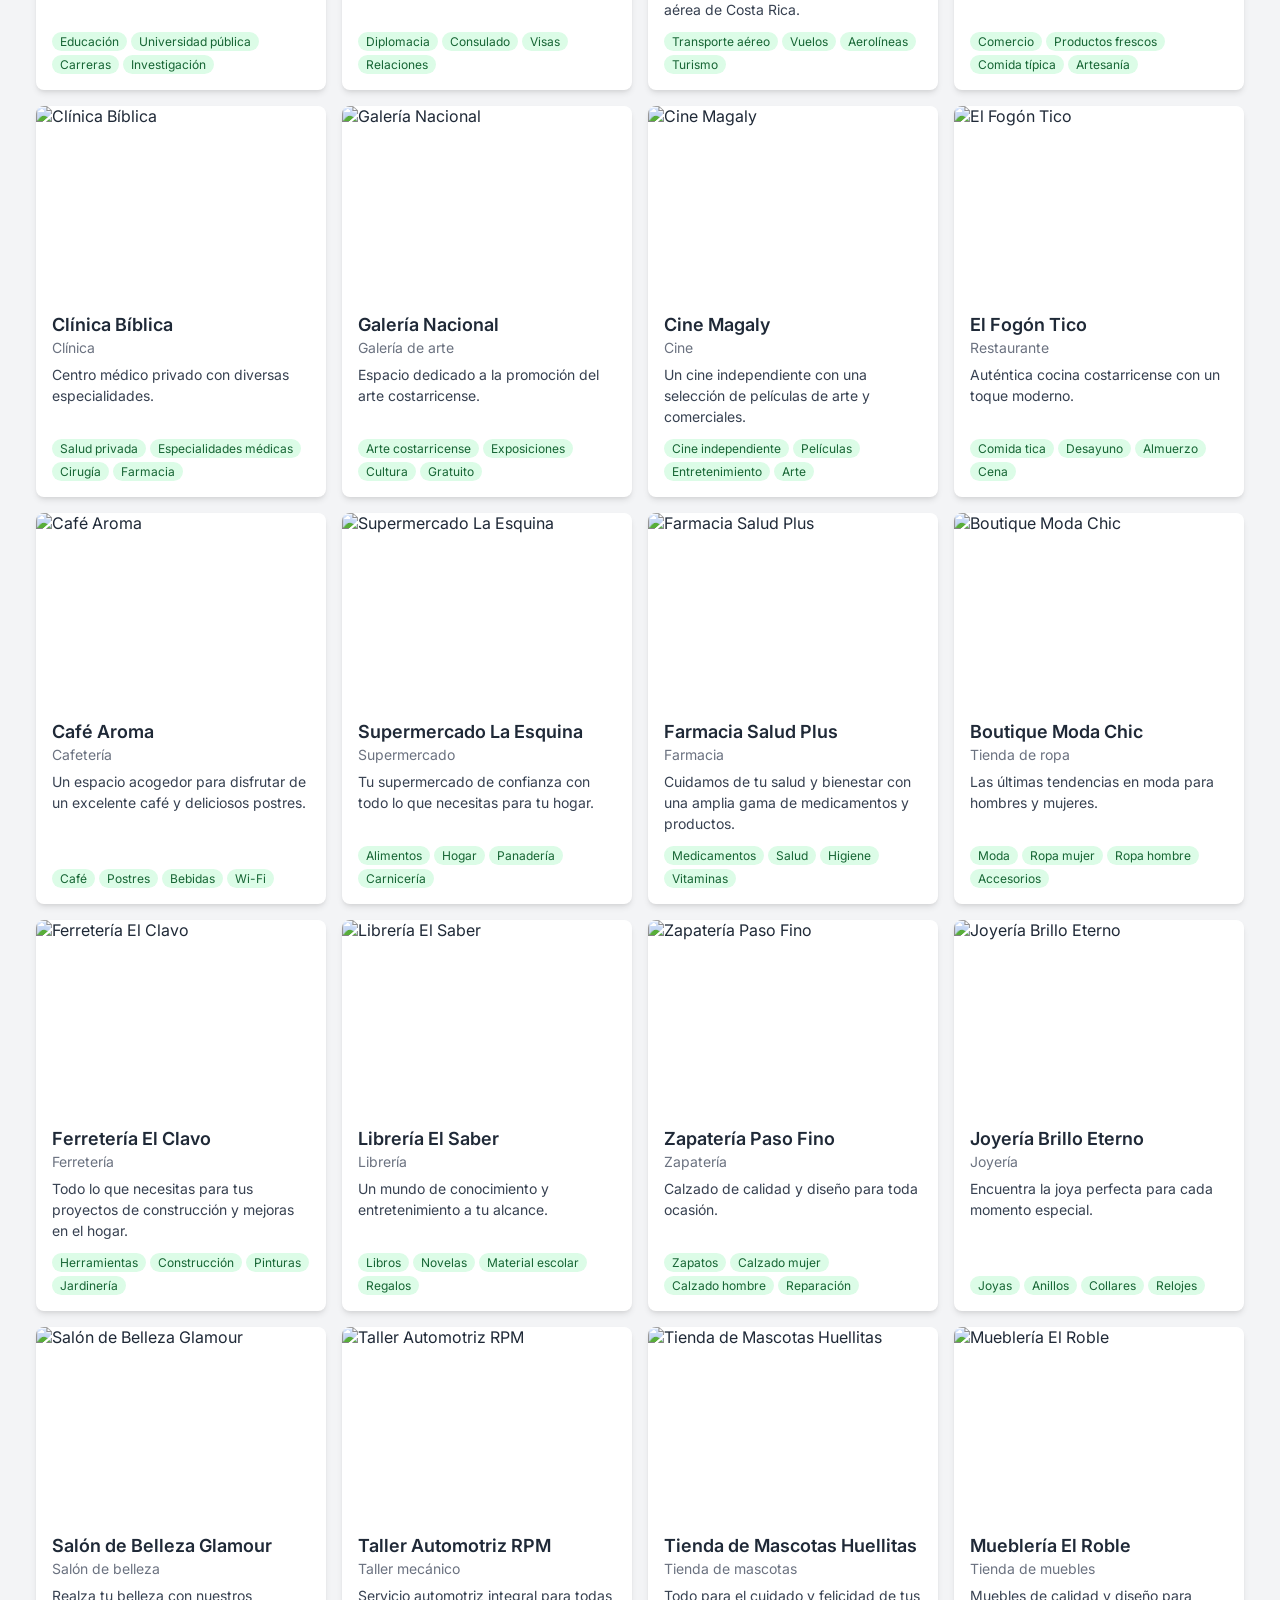
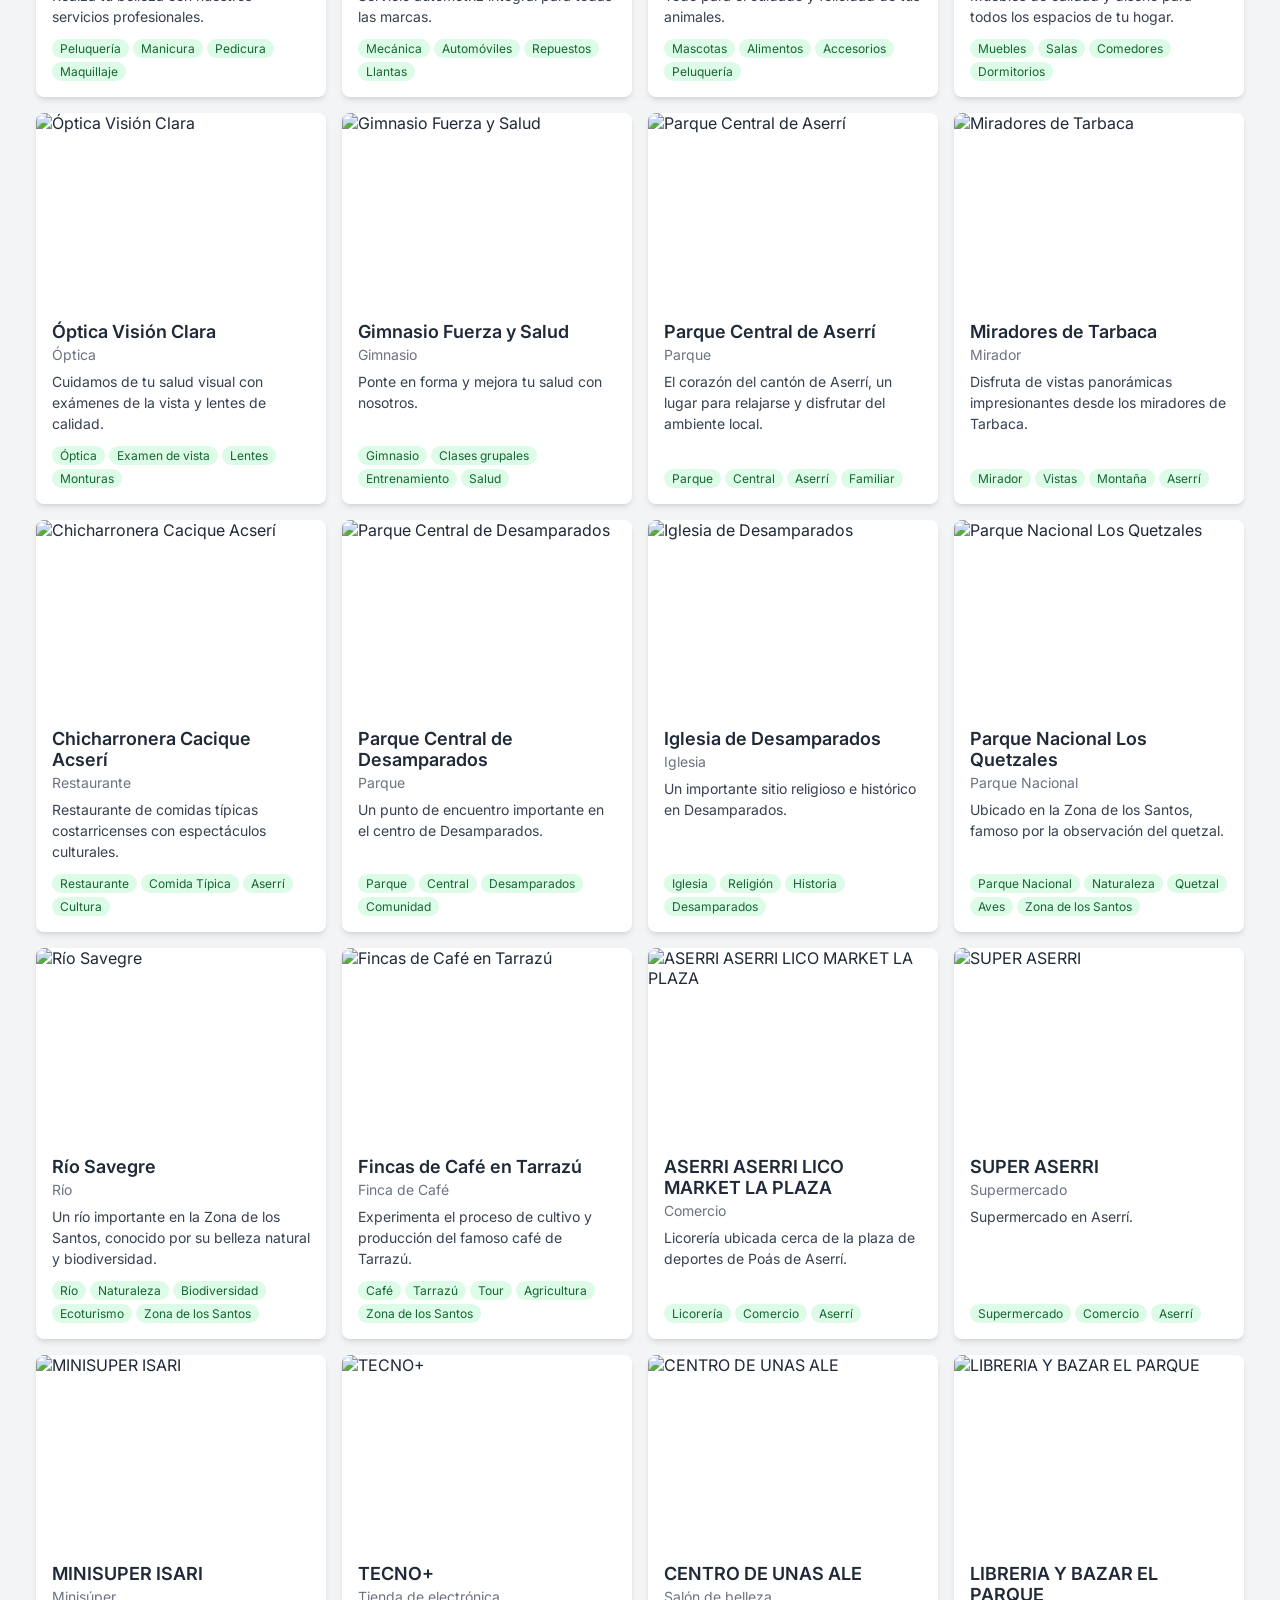
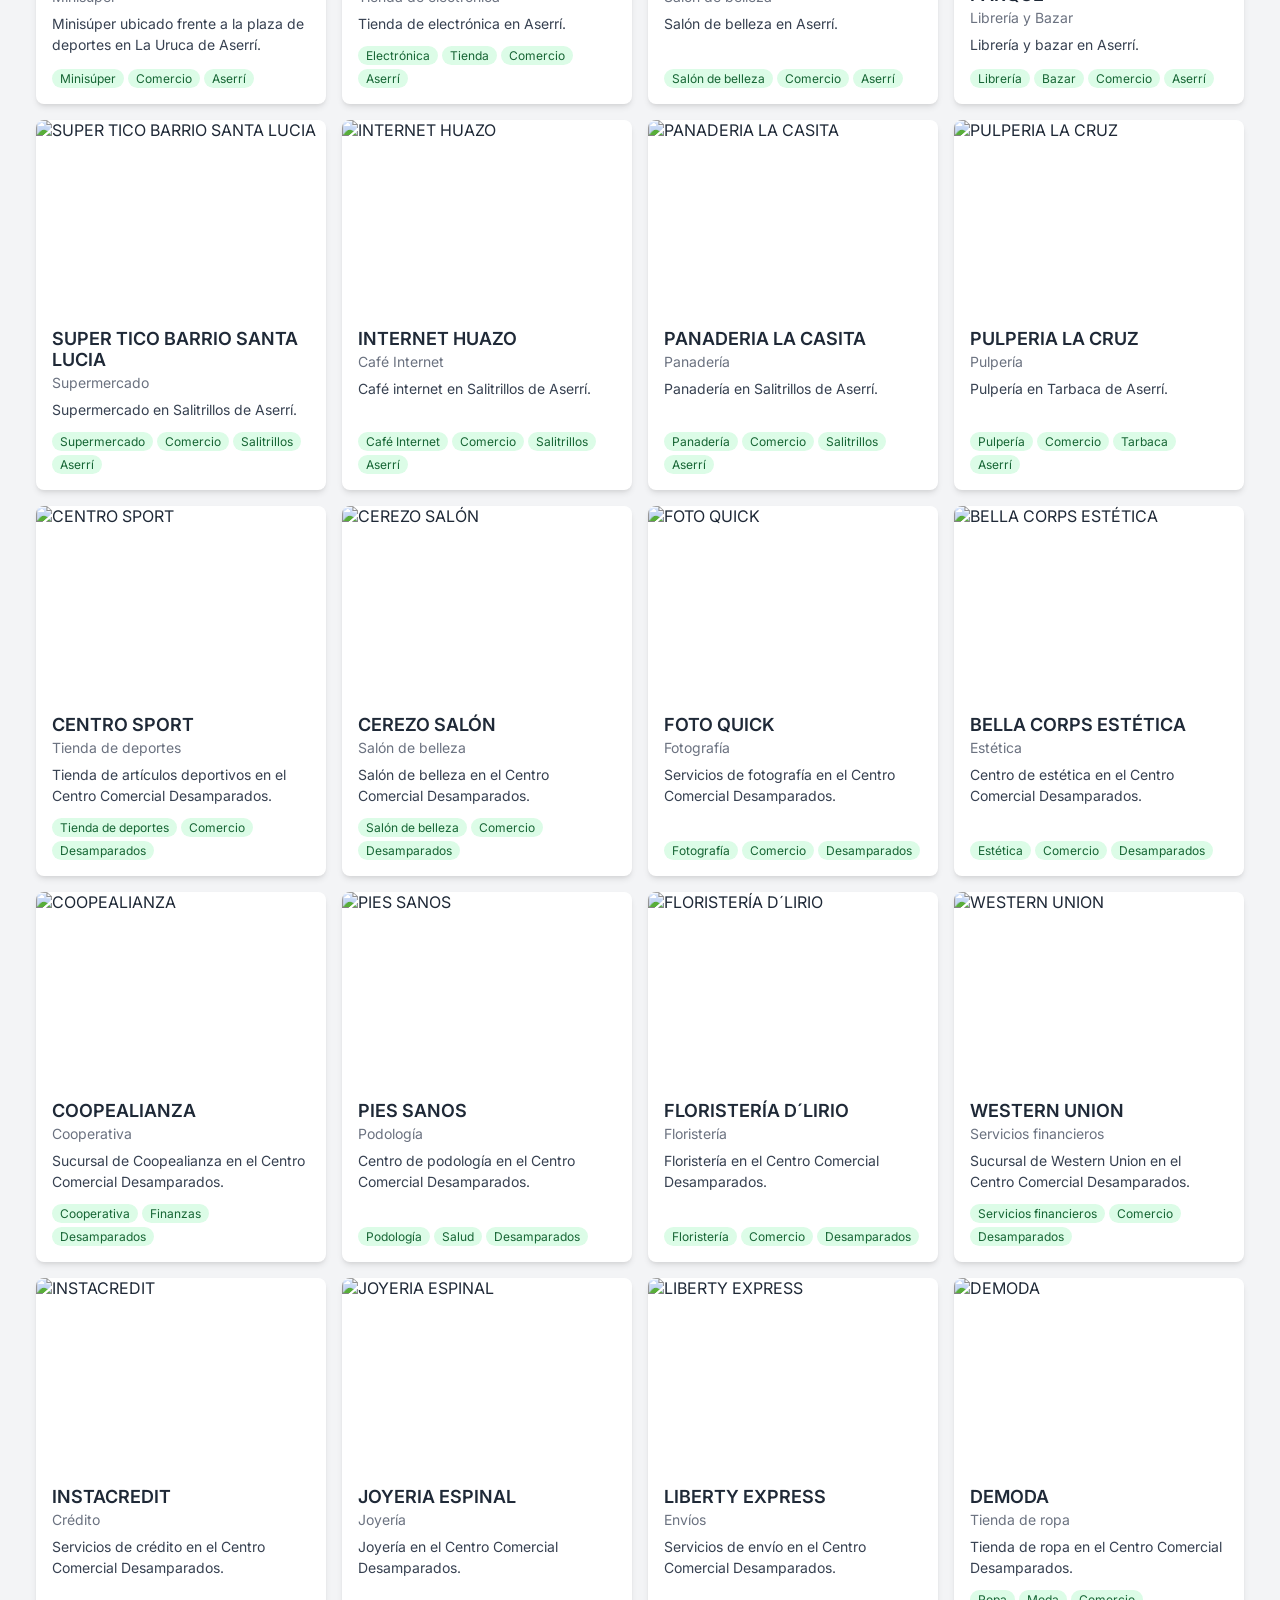
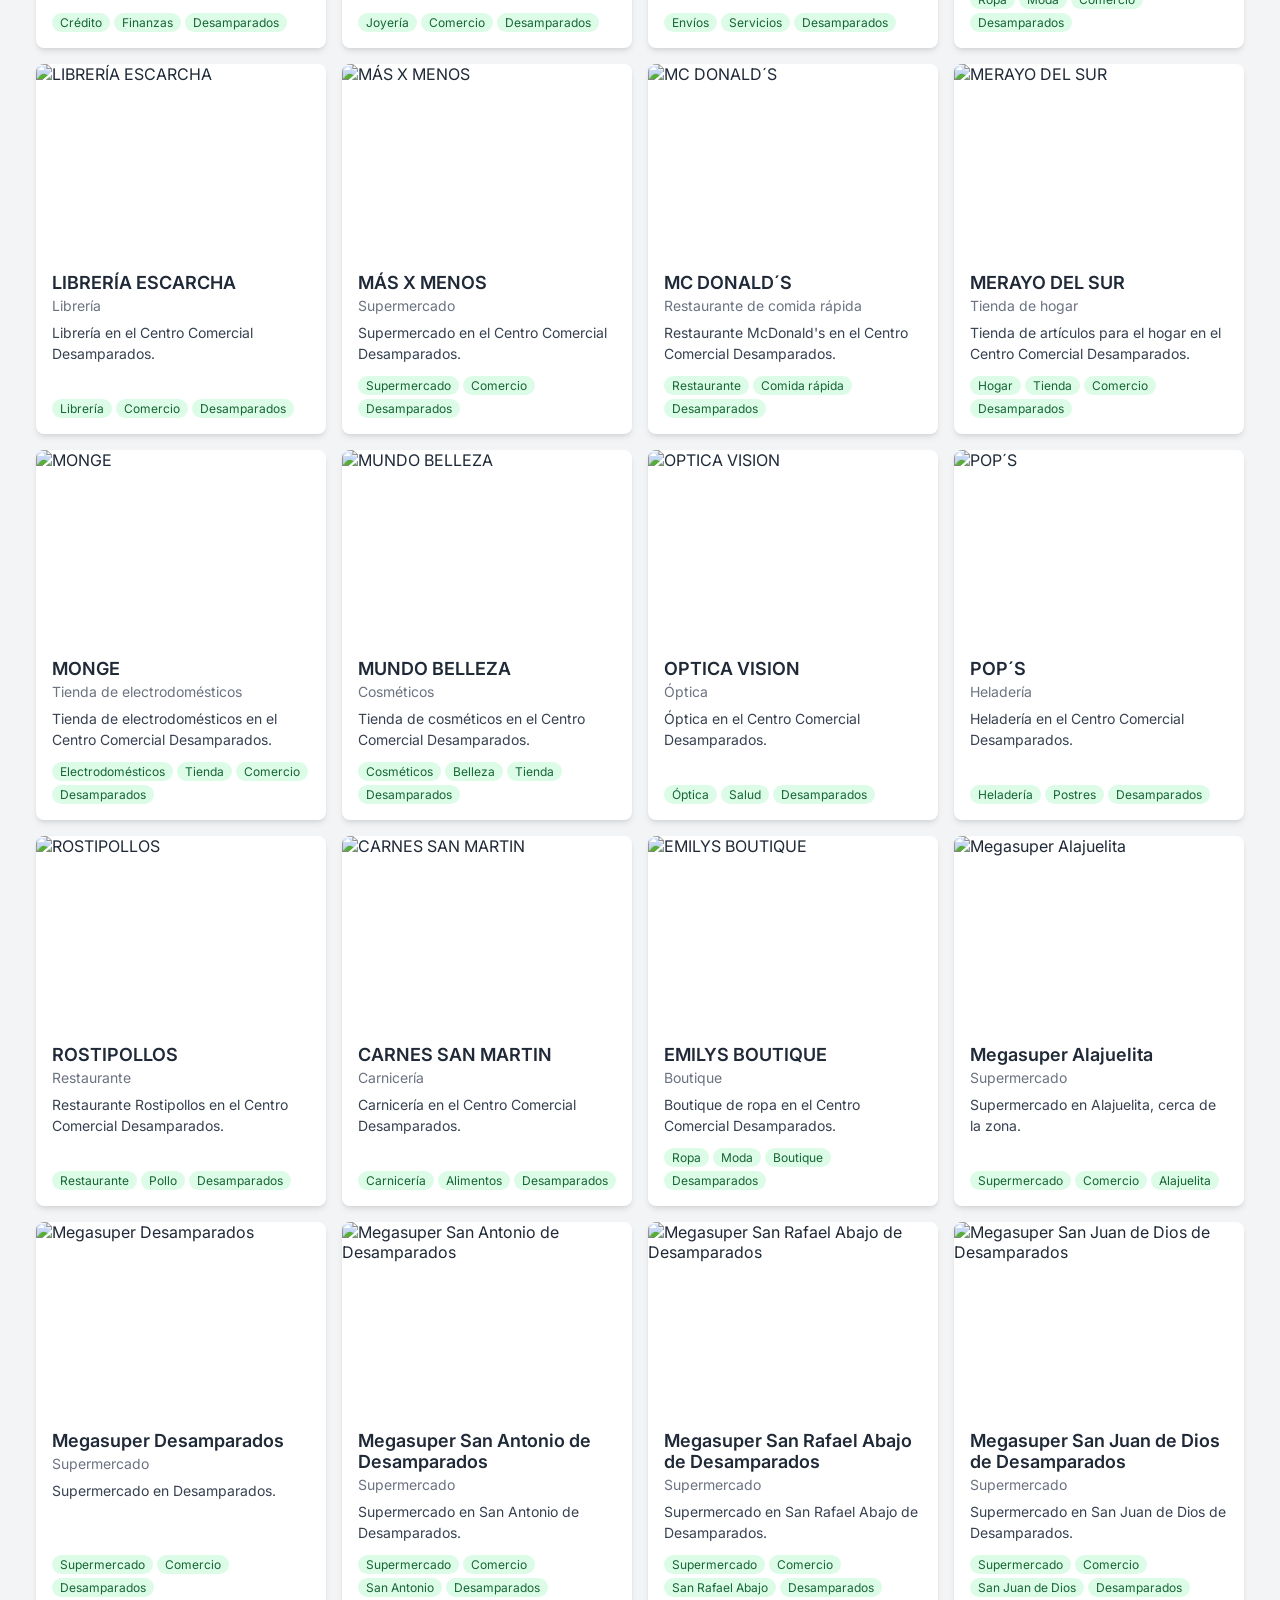
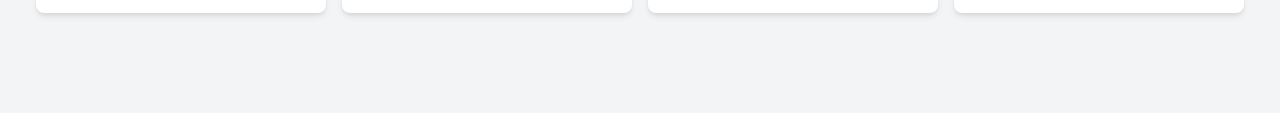
==== commit 84d542fb: "Add files via upload" ====
--- a/index.html
+++ b/index.html
@@ -22,8 +22,15 @@
             <h1>EnLaZona</h1>
         </div>
     </header>
-
-    <main id="contenido-principal" class="container">
+    <div id="loading-screen">
+        <div class="loader-container">
+            <div class="loader"></div>
+            <p id="loading-text">Cargando contenido...</p>
+        </div>
+    </div>
+
+
+    <div id="contenido-principal" class="container">
 
         <section id="promo-gallery-container">
             <div id="promo-gallery"></div>
@@ -43,9 +50,9 @@
                 </div>
                 <div class="distance-slider-wrapper">
                     <label for="distance-filter">
-                        Distancia máx: <span id="distance-value">5</span> km
+                        Distancia máx: <span id="distance-value">15</span> km
                     </label>
-                    <input type="range" id="distance-filter" min="1" max="50" value="5">
+                    <input type="range" id="distance-filter" min="1" max="50" value="15">
                 </div>
             </div>
         </div>
@@ -55,14 +62,33 @@
             <p id="error-message" class="hidden"></p>
             <p id="no-results-message" class="hidden">No se encontraron lugares que coincidan con los filtros.</p>
         </div>
-    </main>
+    </div>
 
     <script>
+                // Simulación de carga y transición
+                window.addEventListener('load', function() {
+            const loadingScreen = document.getElementById('loading-screen');
+            const mainContent = document.getElementById('contenido-principal');
+
+            // Simula la carga durante 2 segundos
+            setTimeout(function() {
+                // Desvanece la pantalla de carga
+                loadingScreen.style.opacity = '0';
+                setTimeout(function() {
+                    loadingScreen.style.display = 'none'; // Oculta la pantalla de carga
+                    mainContent.style.display = 'block'; // Muestra el contenido principal
+                    // Desvanece el contenido principal
+                    setTimeout(function() {
+                       mainContent.style.opacity = '1';
+                    }, 10);
+                }, 500); // Espera a que termine la transición de opacidad
+            }, 1000);
+        });
         // --- ESTADO GLOBAL ---
         let allData = []; let allPromos = [];
         let userLat; let userLon;
         let filtroCategoriaSeleccionada = 'Todos';
-        let maxDistance = 5;
+        let maxDistance = 15;
         let searchTerm = '';
         let promoIntervalId = null; let currentPromoIndex = -1;
 
--- a/styles.css
+++ b/styles.css
@@ -0,0 +1,1000 @@
+        /* --- Reset Básico y Variables --- */
+        #loading-screen {
+            position: fixed;
+            top: 0;
+            left: 0;
+            width: 100%;
+            height: 100%;
+            background-color: #f4f4f4;
+            display: flex;
+            justify-content: center;
+            align-items: center;
+            z-index: 1000; /* Asegura que esté por encima de todo el contenido */
+            opacity: 1;
+            transition: opacity 0.5s ease-in-out; /* Transición suave para el desvanecimiento */
+        }
+
+        .loader-container {
+            text-align: center;
+        }
+i
+        .loader {
+            border: 8px solid #f3f3f3; /* Gris claro */
+            border-top: 8px solid #3498db; /* Azul */
+            border-radius: 50%;
+            width: 50px;
+            height: 50px;
+            animation: spin 2s linear infinite;
+            margin-bottom: 15px;
+        }
+
+        @keyframes spiniu {
+            0% { transform: rotate(0deg); }
+            100% { transform: rotate(360deg); }
+        }
+
+        #loading-text {
+            font-size: 1.2em;
+            color: #555;
+        }
+
+        /* Estilos para el contenido principal (oculto inicialmente) */
+        #main-content {
+            display: none; /* Oculta el contenido principal al principio */
+            opacity: 0; /* Asegura que también esté invisible */
+            transition: opacity 0.5s ease-in-out; /* Transición para el desvanecimiento al mostrar */
+        }
+
+        body {
+            font-family: sans-serif;
+            background-color: #fff;
+            margin: 20px;
+        }
+        h1 {
+            color: #333;
+        }
+        p {
+            color: #666;
+        }
+        * {
+            box-sizing: border-box;
+            margin: 0;
+            padding: 0;
+        }
+
+        :root {
+            /* Colors (Tailwind approximations) */
+            --color-bg-base: #f3f4f6;
+            /* gray-100 */
+            --color-bg-card: #ffffff;
+            /* white */
+            --color-bg-promo: #e5e7eb;
+            /* gray-200 */
+            --color-primary: #16a34a;
+            /* green-600 */
+            --color-primary-dark: #15803d;
+            /* green-700 */
+            --color-primary-darker: #047857;
+            /* green-700 (for footer) */
+            --color-primary-light-hover: #a7f3d0;
+            /* green-200 */
+            --color-text-light: #ffffff;
+            /* white */
+            --color-text-dark: #1f2937;
+            /* gray-800 */
+            --color-text-medium: #374151;
+            /* gray-700 */
+            --color-text-soft: #4b5563;
+            /* gray-600 */
+            --color-text-lighter: #6b7280;
+            /* gray-500 */
+            --color-text-placeholder: #9ca3af;
+            /* gray-400 */
+            --color-error: #dc2626;
+            /* red-600 */
+            --color-tag-bg: #dcfce7;
+            /* green-100 */
+            --color-tag-text: #166534;
+            /* green-800 */
+            --color-border: #d1d5db;
+            /* gray-300 */
+            --color-focus-ring: var(--color-primary);
+
+            /* Shadows */
+            --shadow-md: 0 4px 6px -1px rgba(0, 0, 0, 0.1), 0 2px 4px -1px rgba(0, 0, 0, 0.06);
+            --shadow-lg: 0 10px 15px -3px rgba(0, 0, 0, 0.1), 0 4px 6px -2px rgba(0, 0, 0, 0.05);
+            --shadow-inner: inset 0 2px 4px 0 rgba(0, 0, 0, 0.06);
+
+            /* Sizing & Spacing */
+            --header-height: 4rem;
+            --spacing-1: 0.25rem;
+            --spacing-2: 0.5rem;
+            --spacing-3: 0.75rem;
+            --spacing-4: 1rem;
+            --spacing-6: 1.5rem;
+            --spacing-8: 2rem;
+            --spacing-10: 2.5rem;
+            --spacing-16: 4rem;
+            --spacing-20: 5rem;
+
+            /* Borders */
+            --radius-lg: 0.5rem;
+            --radius-full: 9999px;
+
+            /* Transitions */
+            --transition-duration: 0.2s;
+            --transition-timing: ease-in-out;
+        }
+
+        /* --- Estilos Globales --- */
+        body {
+            font-family: 'Inter', sans-serif;
+            background-color: var(--color-bg-base);
+            display: flex;
+            flex-direction: column;
+            min-height: 100vh;
+            color: var(--color-text-dark);
+        }
+
+        .container {
+            width: 100%;
+            max-width: 1280px;
+            margin-left: auto;
+            margin-right: auto;
+            padding-left: var(--spacing-4);
+            padding-right: var(--spacing-4);
+        }
+
+
+
+        .hidden {
+            display: none;
+        }
+
+        /* --- Header --- */
+        #barra-superior {
+            background-color: var(--color-primary);
+            color: var(--color-text-light);
+            padding: var(--spacing-4);
+            box-shadow: var(--shadow-md);
+            position: fixed;
+            top: 0;
+            left: 0;
+            width: 100%;
+            z-index: 50;
+            height: var(--header-height);
+            display: flex;
+            align-items: center;
+        }
+
+        #barra-superior h1 {
+            font-size: var(--font-size-xl, 1.25rem);
+            font-weight: 700;
+        }
+
+        @media (min-width: 640px) {
+
+            /* sm breakpoint */
+            #barra-superior h1 {
+                font-size: var(--font-size-2xl, 1.5rem);
+            }
+        }
+
+        /* --- Main Content --- */
+        #contenido-principal {
+            flex: 1 1 0%;
+            padding-top: var(--header-height);
+            /* Deja espacio para header fijo */
+            /* container ya tiene padding horizontal */
+        }
+
+        /* Promo Gallery */
+        #promo-gallery-container {
+            margin-top: var(--spacing-4);
+            margin-bottom: var(--spacing-4);
+            /* my-4 */
+            position: relative;
+            height: 12rem;
+            /* h-48 */
+            display: flex;
+            align-items: center;
+            justify-content: center;
+            overflow: hidden;
+            border-radius: var(--radius-lg);
+            box-shadow: var(--shadow-lg);
+            background-color: var(--color-bg-promo);
+        }
+
+        @media (min-width: 640px) {
+            #promo-gallery-container {
+                height: 14rem;
+            }
+        }
+
+        /* sm:h-56 */
+        @media (min-width: 768px) {
+            #promo-gallery-container {
+                height: 16rem;
+            }
+        }
+
+        /* md:h-64 */
+
+        #promo-gallery {
+            position: absolute;
+            inset: 0;
+        }
+
+        #promo-gallery .promo-item {
+            position: absolute;
+            inset: 0;
+            width: 100%;
+            height: 100%;
+            display: block;
+            transition: opacity 0.5s ease-in-out;
+            opacity: 0;
+        }
+
+        #promo-gallery .promo-item.visible {
+            opacity: 1;
+        }
+
+        #promo-gallery .promo-item img {
+            width: 100%;
+            height: 100%;
+            object-fit: cover;
+            display: block;
+        }
+
+        #loading-promos {
+            color: var(--color-text-lighter);
+            z-index: 10;
+        }
+
+        /* Filters */
+        #filtros-container {
+            position: sticky;
+            top: var(--header-height);
+            /* Se pega debajo del header */
+            z-index: 40;
+            background-color: var(--color-bg-base);
+            /* Para ocultar contenido al hacer scroll */
+            padding-top: var(--spacing-4);
+            margin-bottom: var(--spacing-6);
+        }
+
+        .filter-bar {
+            /* Div interno con estilos */
+            background-color: var(--color-bg-card);
+            border-radius: var(--radius-lg);
+            box-shadow: var(--shadow-md);
+            padding: var(--spacing-4);
+            display: flex;
+            flex-direction: column;
+            gap: var(--spacing-4);
+            transition: box-shadow var(--transition-duration) ease-in-out;
+        }
+
+        @media (min-width: 768px) {
+
+            /* md breakpoint */
+            .filter-bar {
+                flex-direction: row;
+                align-items: center;
+            }
+        }
+
+        .search-wrapper {
+            position: relative;
+            flex-grow: 1;
+        }
+
+        .search-wrapper .material-symbols-outlined {
+            position: absolute;
+            left: var(--spacing-3);
+            top: 50%;
+            transform: translateY(-50%);
+            color: var(--color-text-placeholder);
+            pointer-events: none;
+            font-size: 1.25rem;
+            /* Ajustar tamaño icono */
+        }
+
+        #buscador-input {
+            width: 100%;
+            padding-left: var(--spacing-10);
+            /* Espacio para icono */
+            padding-right: var(--spacing-4);
+            padding-top: var(--spacing-2);
+            padding-bottom: var(--spacing-2);
+            border: 1px solid var(--color-border);
+            border-radius: var(--radius-full);
+            transition: border-color var(--transition-duration) var(--transition-timing),
+                box-shadow var(--transition-duration) var(--transition-timing);
+            font-size: 1rem;
+        }
+
+        #buscador-input:focus {
+            outline: none;
+            border-color: transparent;
+            box-shadow: 0 0 0 2px var(--color-focus-ring);
+        }
+
+        .category-select-wrapper {
+            flex-shrink: 0;
+        }
+
+        #categorias-select {
+            width: 100%;
+            padding: var(--spacing-2);
+            padding-right: var(--spacing-8);
+            /* Espacio para flecha */
+            border: 1px solid var(--color-border);
+            border-radius: var(--radius-full);
+            background-color: var(--color-bg-card);
+            transition: border-color var(--transition-duration) var(--transition-timing),
+                box-shadow var(--transition-duration) var(--transition-timing);
+            cursor: pointer;
+            appearance: none;
+            background-image: url('data:image/svg+xml;utf8,<svg xmlns="http://www.w3.org/2000/svg" width="24" height="24" viewBox="0 0 24 24" fill="none" stroke="%236b7280" stroke-width="2" stroke-linecap="round" stroke-linejoin="round"><polyline points="6 9 12 15 18 9"></polyline></svg>');
+            /* Color #6b7280 (gray-500) */
+            background-repeat: no-repeat;
+            background-position: right 0.75rem center;
+            background-size: 1.2em 1.2em;
+            font-size: 1rem;
+        }
+
+        #categorias-select:focus {
+            outline: none;
+            border-color: transparent;
+            box-shadow: 0 0 0 2px var(--color-focus-ring);
+        }
+
+        #categorias-select:hover {
+            border-color: var(--color-focus-ring);
+        }
+
+        @media (min-width: 768px) {
+
+            /* md breakpoint */
+            #categorias-select {
+                width: auto;
+            }
+        }
+
+        .distance-slider-wrapper {
+            flex-shrink: 0;
+            width: 100%;
+        }
+
+        .distance-slider-wrapper label {
+            display: block;
+            font-size: var(--font-size-sm, 0.875rem);
+            font-weight: 500;
+            /* medium */
+            color: var(--color-text-medium);
+            text-align: center;
+            margin-bottom: var(--spacing-1);
+        }
+
+        .distance-slider-wrapper label #distance-value {
+            font-weight: 700;
+            color: var(--color-primary-darker);
+        }
+
+        @media (min-width: 768px) {
+
+            /* md breakpoint */
+            .distance-slider-wrapper {
+                width: auto;
+                max-width: 20rem;
+                /* Aproximación de max-w-xs */
+            }
+        }
+
+        /* Custom Range Input Styles (adaptados) */
+        input[type="range"] {
+            -webkit-appearance: none;
+            appearance: none;
+            width: 100%;
+            height: 8px;
+            background: var(--color-border);
+            outline: none;
+            opacity: 0.9;
+            transition: opacity .2s;
+            border-radius: var(--radius-full);
+            cursor: pointer;
+        }
+
+        input[type="range"]:hover {
+            opacity: 1;
+        }
+
+        input[type="range"]::-webkit-slider-thumb {
+            -webkit-appearance: none;
+            appearance: none;
+            width: 20px;
+            height: 20px;
+            background: var(--color-primary);
+            cursor: pointer;
+            border-radius: 50%;
+            transition: background-color 0.2s ease-in-out, transform 0.2s ease-in-out;
+        }
+
+        input[type="range"]::-webkit-slider-thumb:hover {
+            background: var(--color-primary-dark);
+            transform: scale(1.1);
+        }
+
+        input[type="range"]::-moz-range-thumb {
+            width: 20px;
+            height: 20px;
+            background: var(--color-primary);
+            cursor: pointer;
+            border-radius: 50%;
+            border: none;
+            transition: background-color 0.2s ease-in-out, transform 0.2s ease-in-out;
+        }
+
+        input[type="range"]::-moz-range-thumb:hover {
+            background: var(--color-primary-dark);
+            transform: scale(1.1);
+        }
+
+        /* Data List Grid */
+        #data-list {
+            display: grid;
+            grid-template-columns: 1fr;
+            /* default 1 columna */
+            gap: var(--spacing-4);
+            padding-bottom: var(--spacing-20);
+        }
+
+        @media (min-width: 640px) {
+            #data-list {
+                grid-template-columns: repeat(2, 1fr);
+            }
+        }
+
+        /* sm: 2 cols */
+        @media (min-width: 1024px) {
+            #data-list {
+                grid-template-columns: repeat(3, 1fr);
+            }
+        }
+
+        /* lg: 3 cols */
+        @media (min-width: 1280px) {
+            #data-list {
+                grid-template-columns: repeat(4, 1fr);
+            }
+        }
+
+        /* xl: 4 cols */
+
+        /* Mensajes en el Grid */
+        #loading-message,
+        #error-message,
+        #no-results-message {
+            grid-column: 1 / -1;
+            /* col-span-full */
+            text-align: center;
+            color: var(--color-text-soft);
+            padding-top: var(--spacing-4);
+            padding-bottom: var(--spacing-4);
+        }
+
+        #error-message {
+            color: var(--color-error);
+        }
+
+        /* Data Card */
+        @keyframes fadeIn {
+            from {
+                opacity: 0;
+                transform: translateY(10px);
+            }
+
+            to {
+                opacity: 1;
+                transform: translateY(0);
+            }
+        }
+
+        .data-card {
+            background-color: var(--color-bg-card);
+            border-radius: var(--radius-lg);
+            box-shadow: var(--shadow-md);
+            overflow: hidden;
+            transition: transform var(--transition-duration) var(--transition-timing),
+                box-shadow var(--transition-duration) var(--transition-timing);
+            cursor: pointer;
+            display: flex;
+            flex-direction: column;
+            /* Fade-in animation */
+            animation: fadeIn 0.6s ease-out forwards;
+            opacity: 0;
+        }
+
+        .data-card:hover {
+            transform: scale(1.03);
+            box-shadow: var(--shadow-lg);
+            /* Sombra un poco más grande al hacer hover */
+        }
+
+        .card-image {
+            width: 100%;
+            height: 12rem;
+            /* h-48 */
+            object-fit: cover;
+            display: block;
+        }
+
+        .card-content {
+            padding: var(--spacing-4);
+            display: flex;
+            flex-direction: column;
+            flex-grow: 1;
+            /* Para que el contenido crezca y empuje las tags hacia abajo */
+        }
+
+        .card-title {
+            font-size: var(--font-size-lg, 1.125rem);
+            font-weight: 600;
+            /* semibold */
+            color: var(--color-text-dark);
+            margin-bottom: var(--spacing-1);
+        }
+
+        .card-category {
+            font-size: var(--font-size-sm, 0.875rem);
+            color: var(--color-text-lighter);
+            margin-bottom: var(--spacing-2);
+        }
+
+        .card-distance {
+            font-weight: 500;
+            /* medium */
+            color: var(--color-primary);
+        }
+
+        .card-description {
+            font-size: var(--font-size-sm, 0.875rem);
+            color: var(--color-text-medium);
+            margin-bottom: var(--spacing-3);
+            flex-grow: 1;
+            /* Ocupa el espacio disponible */
+            line-height: 1.5;
+        }
+
+        .card-tags {
+            display: flex;
+            flex-wrap: wrap;
+            gap: var(--spacing-1);
+            margin-top: auto;
+            /* Empuja las tags al fondo */
+        }
+
+        .card-tag {
+            font-size: var(--font-size-xs, 0.75rem);
+            background-color: var(--color-tag-bg);
+            color: var(--color-tag-text);
+            padding: 0.125rem var(--spacing-2);
+            /* py-0.5 px-2 */
+            border-radius: var(--radius-full);
+            display: inline-block;
+        }
+
+        /* Reset básico */
+        * {
+            box-sizing: border-box;
+            margin: 0;
+            padding: 0;
+        }
+
+        /* Variables de color (aproximando paleta Tailwind) */
+        :root {
+            --color-bg-base: #f3f4f6;
+            --color-bg-card: #ffffff;
+            --color-primary: #16a34a;
+            --color-primary-dark: #15803d;
+            --color-primary-darker: #047857;
+            --color-primary-light-hover: #a7f3d0;
+            --color-text-light: #ffffff;
+            --color-text-dark: #1f2937;
+            --color-text-medium: #374151;
+            --color-text-soft: #4b5563;
+            --color-text-lighter: #6b7280;
+            --color-error: #dc2626;
+            --color-tag-bg: #dcfce7;
+            --color-tag-text: #166534;
+            --color-waze-blue: #33ccff;
+            --color-waze-blue-hover: #66d9ff;
+            --color-border: #e5e7eb;
+
+            --shadow-md: 0 4px 6px -1px rgba(0, 0, 0, 0.1), 0 2px 4px -1px rgba(0, 0, 0, 0.06);
+            --shadow-lg: 0 10px 15px -3px rgba(0, 0, 0, 0.1), 0 4px 6px -2px rgba(0, 0, 0, 0.05);
+            --shadow-inner: inset 0 2px 4px 0 rgba(0, 0, 0, 0.06);
+            --shadow-sm: 0 1px 2px 0 rgba(0, 0, 0, 0.05);
+            --ring-focus: 0 0 0 2px var(--color-bg-card), 0 0 0 4px var(--color-primary);
+            --ring-waze-focus: 0 0 0 2px var(--color-bg-card), 0 0 0 4px var(--color-waze-blue);
+
+            --font-size-xs: 0.75rem;
+            --font-size-sm: 0.875rem;
+            --font-size-base: 1rem;
+            --font-size-lg: 1.125rem;
+            --font-size-xl: 1.25rem;
+            --font-size-2xl: 1.5rem;
+
+            --spacing-1: 0.25rem;
+            --spacing-2: 0.5rem;
+            --spacing-3: 0.75rem;
+            --spacing-4: 1rem;
+            --spacing-5: 1.25rem;
+            --spacing-6: 1.5rem;
+            --spacing-20: 5rem;
+
+            --radius-lg: 0.5rem;
+            --radius-full: 9999px;
+            --transition-duration: 0.3s;
+            /* Añadimos una variable para la duración de las transiciones */
+            --transition-easing: ease-in-out;
+            /* Y una para el tipo de easing */
+        }
+
+        body {
+            font-family: 'Inter', sans-serif;
+            background-color: var(--color-bg-base);
+            display: flex;
+            flex-direction: column;
+            min-height: 100vh;
+            color: var(--color-text-dark);
+        }
+
+        /* Contenedor principal */
+        .container {
+            width: 100%;
+            max-width: 1280px;
+            margin-left: auto;
+            margin-right: auto;
+            padding-left: var(--spacing-4);
+            padding-right: var(--spacing-4);
+        }
+
+
+
+        #barra-superior .container {
+            display: flex;
+            justify-content: space-between;
+            align-items: center;
+        }
+
+        #barra-superior a {
+            color: var(--color-text-light);
+            text-decoration: none;
+            transition: color var(--transition-duration) var(--transition-easing);
+            display: flex;
+            align-items: center;
+        }
+
+        #barra-superior a:hover {
+            color: var(--color-primary-light-hover);
+        }
+
+        #barra-superior a .material-symbols-outlined {
+            margin-right: var(--spacing-2);
+            font-size: var(--font-size-xl);
+        }
+
+        #detail-title {
+            font-size: var(--font-size-xl);
+            font-weight: 700;
+            text-align: center;
+            flex-grow: 1;
+            transition: font-size var(--transition-duration) var(--transition-easing);
+            /* Transición para el tamaño del título */
+        }
+
+        @media (min-width: 640px) {
+            #detail-title {
+                font-size: var(--font-size-2xl);
+            }
+        }
+
+        #barra-superior .spacer {
+            width: 4rem;
+            flex-shrink: 0;
+        }
+
+        /* Main Content Area */
+        #contenido-detalles {
+            flex: 1 1 0%;
+            padding-top: var(--spacing-20);
+            padding-bottom: var(--spacing-20);
+        }
+
+        #detalle-lugar {
+            background-color: var(--color-bg-card);
+            border-radius: var(--radius-lg);
+            box-shadow: var(--shadow-lg);
+            overflow: hidden;
+            max-width: 56rem;
+            margin-left: auto;
+            margin-right: auto;
+            opacity: 0;
+            /* Inicialmente invisible */
+            transform: translateY(20px);
+            /* Empieza un poco abajo */
+            transition: opacity var(--transition-duration) var(--transition-easing), transform var(--transition-duration) var(--transition-easing);
+            /* Transiciones para opacidad y posición */
+            animation: fadeIn 0.5s forwards;
+            /* Añadimos animación para la entrada */
+        }
+
+        @keyframes fadeIn {
+            from {
+                opacity: 0;
+                transform: translateY(20px);
+            }
+
+            to {
+                opacity: 1;
+                transform: translateY(0);
+            }
+        }
+
+
+        #detalle-lugar img {
+            width: 100%;
+            height: 16rem;
+            object-fit: cover;
+            display: block;
+            border-bottom: 1px solid var(--color-border);
+            /* Añadido borde inferior a la imagen */
+            transition: height var(--transition-duration) var(--transition-easing);
+            /* Transición para la altura de la imagen */
+        }
+
+        #detalle-lugar img:hover {
+            height: 17rem;
+            /* Aumenta al hacer hover */
+        }
+
+
+        .details-content {
+            padding: var(--spacing-6);
+        }
+
+        .details-content h2 {
+            font-size: var(--font-size-2xl);
+            font-weight: 700;
+            color: var(--color-text-dark);
+            margin-bottom: var(--spacing-2);
+            transition: color var(--transition-duration) var(--transition-easing);
+            /* Transición para el color del título */
+        }
+
+        .details-content h2:hover {
+            color: var(--color-primary);
+        }
+
+        .details-content .category {
+            font-size: var(--font-size-base);
+            color: var(--color-text-soft);
+            margin-bottom: var(--spacing-4);
+            transition: color var(--transition-duration) var(--transition-easing);
+        }
+
+        .details-content .category:hover {
+            color: var(--color-primary-dark);
+        }
+
+        .details-content .description {
+            color: var(--color-text-medium);
+            margin-bottom: var(--spacing-5);
+            line-height: 1.6;
+            transition: color var(--transition-duration) var(--transition-easing);
+        }
+
+        .details-content .description:hover {
+            color: var(--color-text-dark);
+        }
+
+        .details-section {
+            border-top: 1px solid var(--color-border);
+            padding-top: var(--spacing-4);
+            margin-bottom: var(--spacing-4);
+            opacity: 0;
+            transform: translateX(-20px);
+            transition: opacity var(--transition-duration) var(--transition-easing), transform var(--transition-duration) var(--transition-easing);
+            animation: slideIn 0.5s forwards;
+        }
+
+        .details-section:nth-child(2) {
+            animation-delay: 0.2s;
+        }
+
+        .details-section:nth-child(3) {
+            animation-delay: 0.4s;
+        }
+
+        @keyframes slideIn {
+            from {
+                opacity: 0;
+                transform: translateX(-20px);
+            }
+
+            to {
+                opacity: 1;
+                transform: translateX(0px);
+            }
+        }
+
+        .details-section:last-child {
+            margin-bottom: 0;
+        }
+
+        .details-section h3 {
+            font-size: var(--font-size-lg);
+            font-weight: 600;
+            color: var(--color-text-medium);
+            margin-bottom: var(--spacing-3);
+            transition: color var(--transition-duration) var(--transition-easing);
+        }
+
+        .details-section h3:hover {
+            color: var(--color-primary);
+        }
+
+        .details-section a {
+            color: var(--color-primary);
+            text-decoration: none;
+            transition: color var(--transition-duration) var(--transition-easing);
+            font-weight: 500;
+        }
+
+        .details-section a:hover {
+            color: var(--color-primary-darker);
+            transform: scale(1.05);
+        }
+
+        .button-container {
+            display: flex;
+            flex-wrap: wrap;
+            gap: var(--spacing-3);
+            margin-top: var(--spacing-4);
+        }
+
+        .detail-button {
+            display: inline-flex;
+            align-items: center;
+            justify-content: center;
+            padding: var(--spacing-2) var(--spacing-4);
+            border: 1px solid transparent;
+            font-size: var(--font-size-sm);
+            font-weight: 500;
+            border-radius: var(--radius-full);
+            box-shadow: var(--shadow-sm);
+            color: var(--color-text-light);
+            background-color: var(--color-primary-light-hover);
+            text-decoration: none;
+            transition: background-color var(--transition-duration) var(--transition-easing),
+                box-shadow var(--transition-duration) var(--transition-easing),
+                transform var(--transition-duration) var(--transition-easing);
+            cursor: pointer;
+            overflow: hidden;
+            /* Para la animación de brillo */
+            position: relative;
+        }
+
+        .detail-button:hover {
+            background-color: var(--color-primary-light-hover);
+            box-shadow: 0 6px 8px -2px rgba(0, 0, 0, 0.15), 0 3px 7px -3px rgba(0, 0, 0, 0.07);
+            transform: translateY(-2px) scale(1.02);
+        }
+
+        .detail-button:focus {
+            outline: none;
+            box-shadow: var(--ring-focus);
+        }
+
+        .detail-button .material-symbols-outlined {
+            margin-right: var(--spacing-2);
+            font-size: var(--font-size-lg);
+        }
+
+        .waze-button {
+            background-color: var(--color-waze-blue);
+        }
+
+        .waze-button:hover {
+            background-color: var(--color-waze-blue-hover);
+        }
+
+        .waze-button:focus {
+            box-shadow: var(--ring-waze-focus);
+        }
+
+        .tag-container {
+            display: flex;
+            flex-wrap: wrap;
+            gap: var(--spacing-2);
+            margin-top: var(--spacing-2);
+        }
+
+        .tag {
+            font-size: var(--font-size-sm);
+            background-color: var(--color-tag-bg);
+            color: var(--color-tag-text);
+            padding: var(--spacing-1) var(--spacing-3);
+            border-radius: var(--radius-full);
+            display: inline-block;
+            transition: background-color var(--transition-duration) var(--transition-easing), transform var(--transition-duration) var(--transition-easing);
+        }
+
+        .tag:hover {
+            background-color: #e0f2fe;
+            transform: scale(1.1);
+            box-shadow: var(--shadow-sm);
+        }
+
+        #detail-error-message {
+            color: var(--color-error);
+            text-align: center;
+            margin-top: var(--spacing-4);
+        }
+
+        .hidden {
+            display: none;
+        }
+
+        /* Footer */
+        #barra-inferior {
+            background-color: var(--color-primary-darker);
+            color: var(--color-text-light);
+            padding: var(--spacing-3);
+            box-shadow: var(--shadow-inner);
+            position: fixed;
+            bottom: 0;
+            left: 0;
+            width: 100%;
+            z-index: 50;
+            transition: background-color var(--transition-duration) var(--transition-easing);
+        }
+
+        #barra-inferior:hover {
+            background-color: var(--color-primary-dark);
+        }
+
+        #barra-inferior nav {
+            display: flex;
+            justify-content: space-around;
+            align-items: center;
+        }
+
+        #barra-inferior nav a {
+            display: flex;
+            flex-direction: column;
+            align-items: center;
+            color: var(--color-text-light);
+            text-decoration: none;
+            transition: color var(--transition-duration) var(--transition-easing);
+        }
+
+        #barra-inferior nav a:hover {
+            color: var(--color-primary-light-hover);
+        }
+
+        #barra-inferior nav a .material-symbols-outlined {
+            font-size: var(--font-size-xl);
+            transition: transform var(--transition-duration) var(--transition-easing);
+        }
+
+        #barra-inferior nav a:hover .material-symbols-outlined {
+            transform: scale(1.1) translateY(-2px);
+        }
+
+        #barra-inferior nav a span:last-child {
+            font-size: var(--font-size-xs);
+            margin-top: var(--spacing-1);
+        }
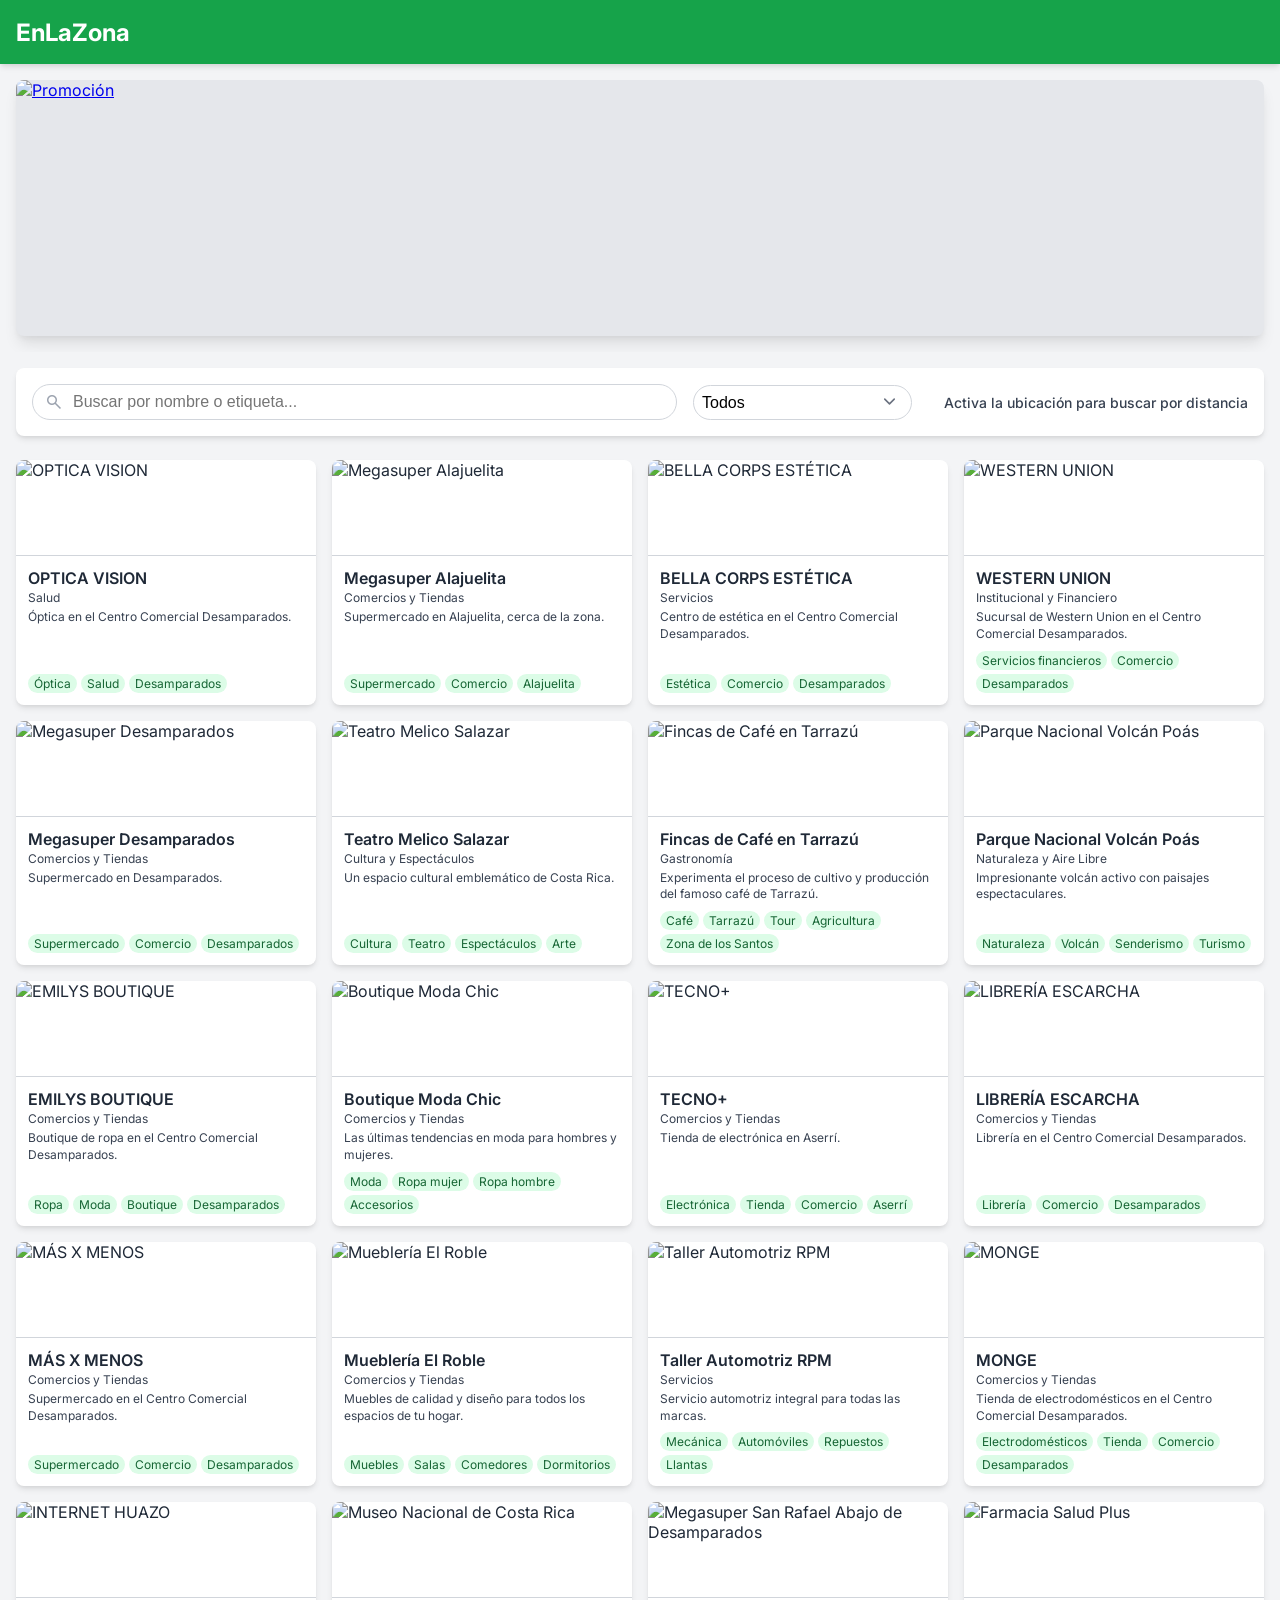
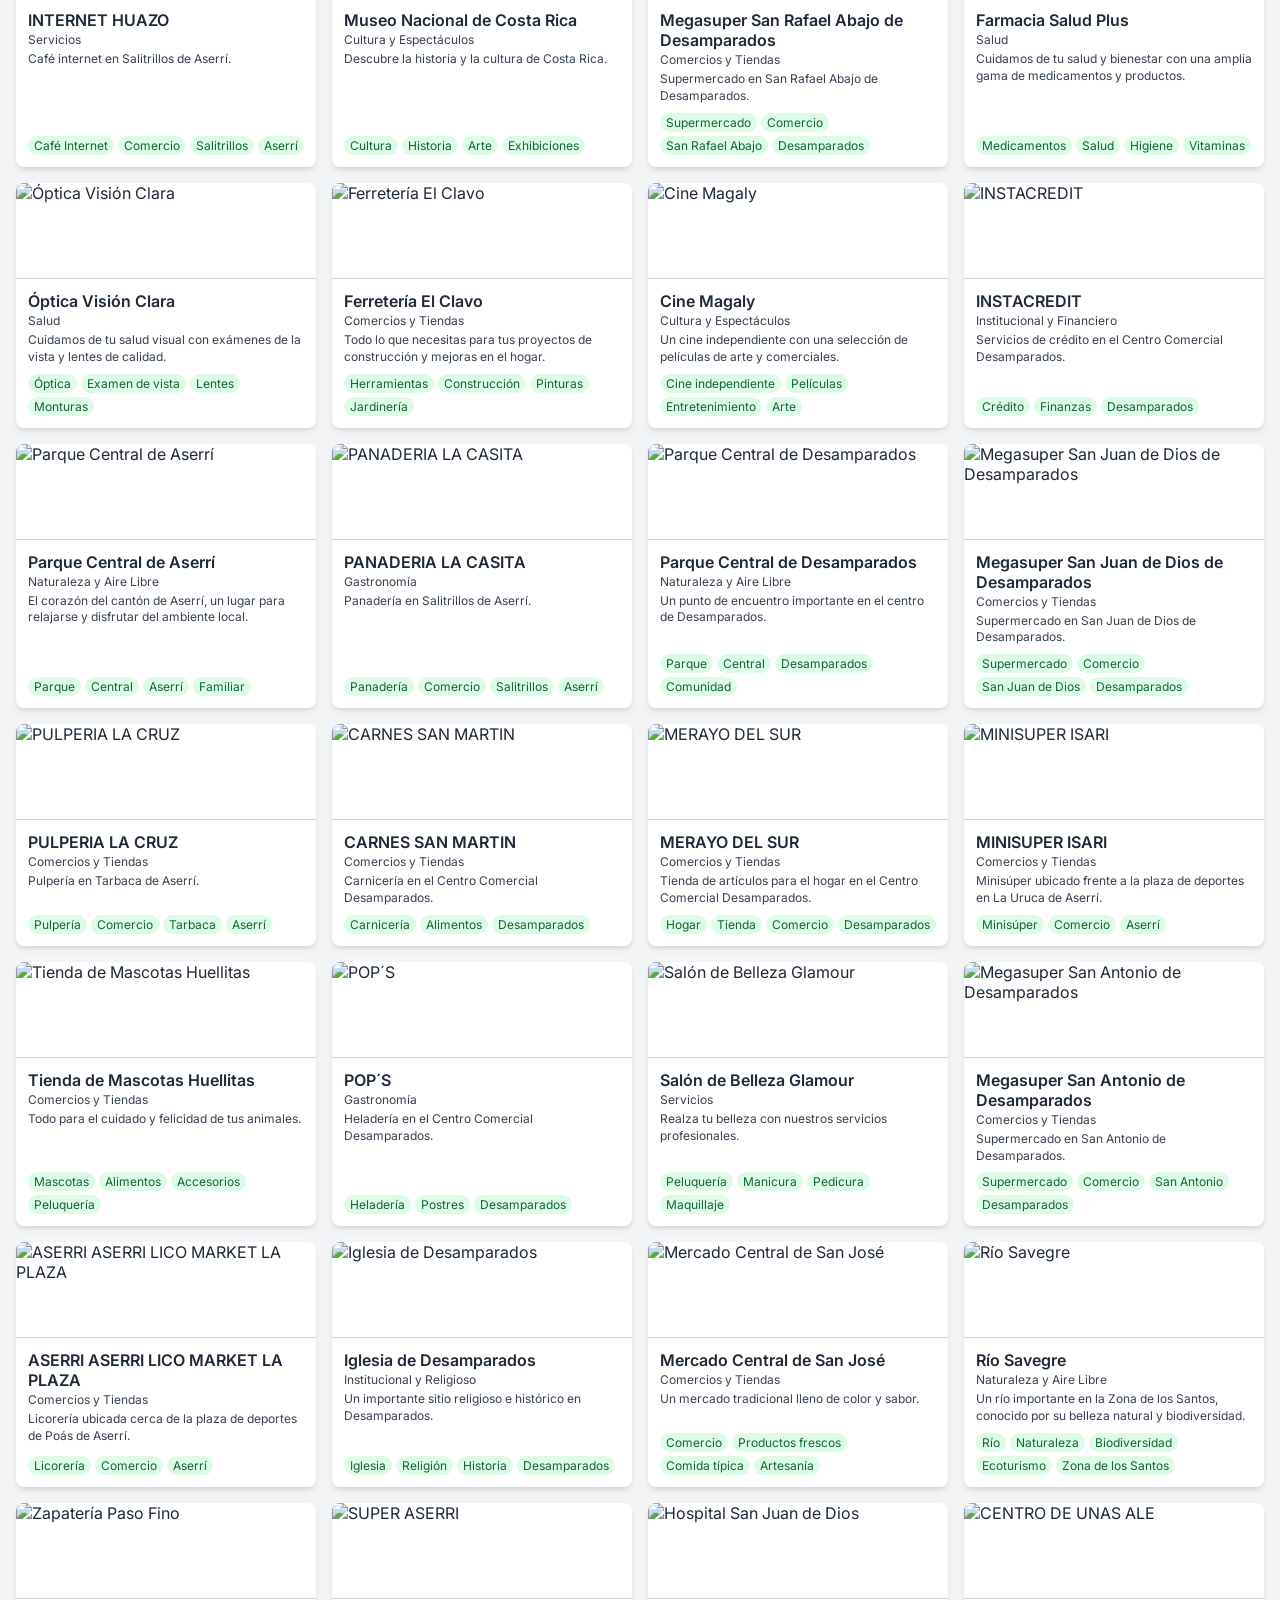
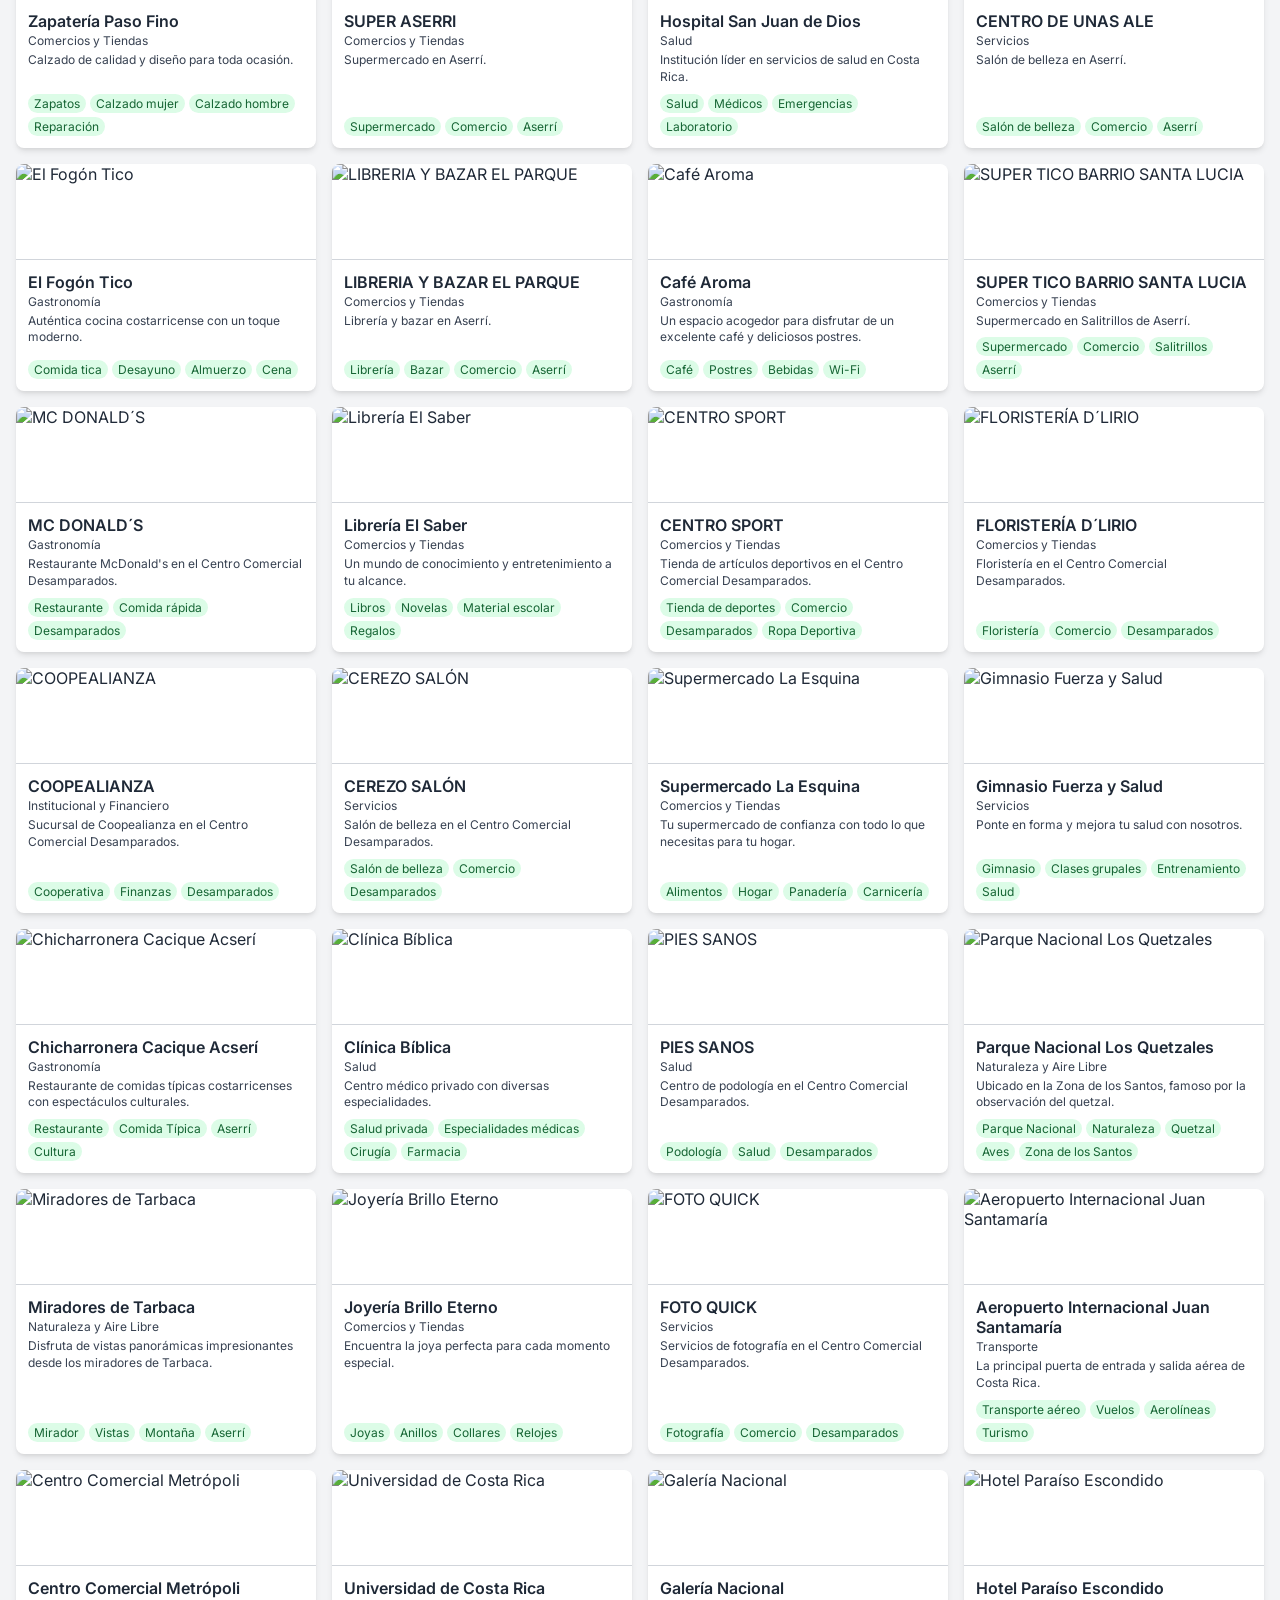
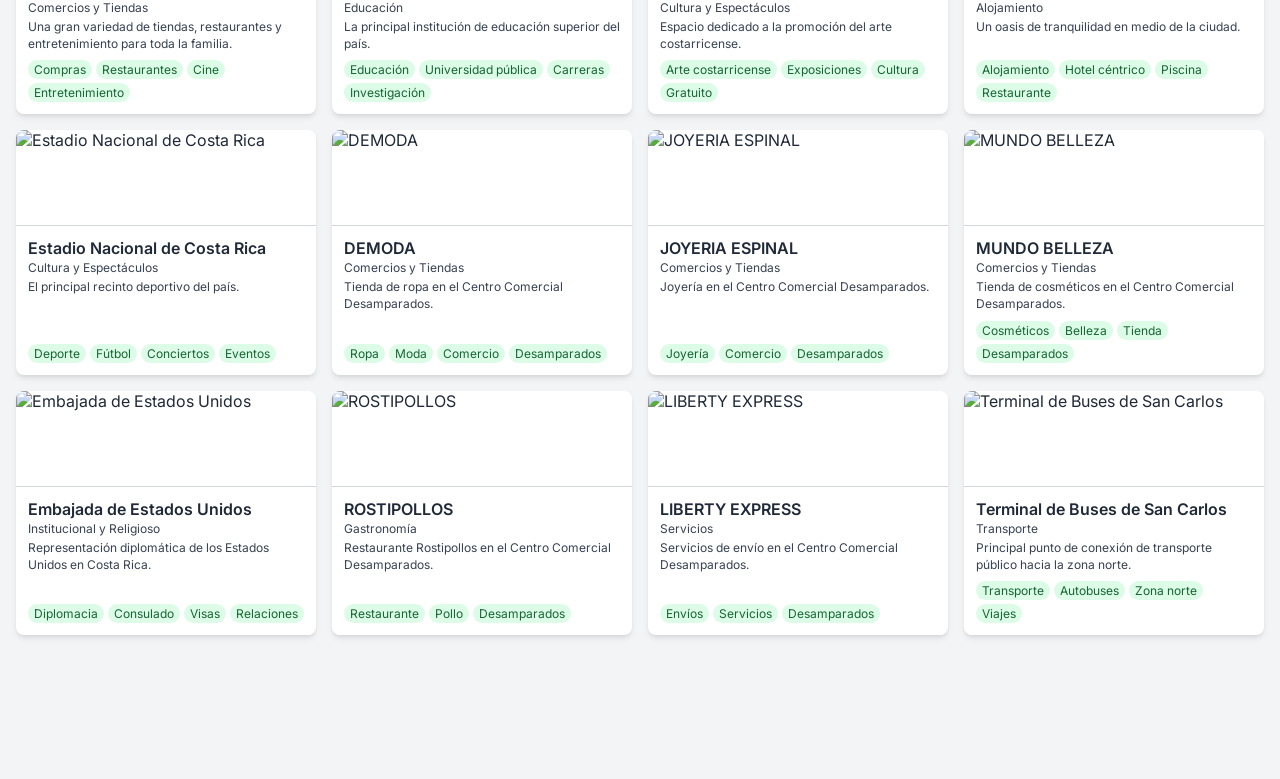
==== commit 2c4e5f2c: "Add files via upload" ====
--- a/index.html
+++ b/index.html
@@ -4,24 +4,15 @@
 <head>
     <meta charset="UTF-8">
     <meta name="viewport" content="width=device-width, initial-scale=1.0">
-    <title>Filtro por Distancia</title>
+    <title>EnLaZona</title>
     <link rel="stylesheet" href="styles.css">
     <link rel="preconnect" href="https://fonts.googleapis.com">
     <link rel="preconnect" href="https://fonts.gstatic.com" crossorigin>
     <link href="https://fonts.googleapis.com/css2?family=Inter:wght@400;500;700&display=swap" rel="stylesheet">
-
-    <link rel="stylesheet"
-        href="https://fonts.googleapis.com/css2?family=Material+Symbols+Outlined:opsz,wght,FILL,GRAD@24,400,0,0" />
-
-
+    <link rel="stylesheet" href="https://fonts.googleapis.com/css2?family=Material+Symbols+Outlined:opsz,wght,FILL,GRAD@24,400,0,0" />
 </head>
 
 <body>
-    <header id="barra-superior">
-        <div class="container">
-            <h1>EnLaZona</h1>
-        </div>
-    </header>
     <div id="loading-screen">
         <div class="loader-container">
             <div class="loader"></div>
@@ -29,6 +20,10 @@
         </div>
     </div>
 
+    <header id="barra-superior">
+        <div class="container">
+            <h1 class="main-title">EnLaZona</h1> </div>
+    </header>
 
     <div id="contenido-principal" class="container">
 
@@ -48,49 +43,35 @@
                         <option value="Todos">Cargando...</option>
                     </select>
                 </div>
-                <div class="distance-slider-wrapper">
+                <div class="distance-slider-wrapper" id="distance-slider-ui">
                     <label for="distance-filter">
                         Distancia máx: <span id="distance-value">15</span> km
                     </label>
                     <input type="range" id="distance-filter" min="1" max="50" value="15">
                 </div>
+                <p id="location-message" class="hidden location-info-text">Activa la ubicación para buscar por distancia</p>
             </div>
         </div>
 
         <div id="data-list">
-            <p id="loading-message">Cargando datos de lugares...</p>
+            <p id="loading-message">Obteniendo ubicación y cargando lugares...</p>
             <p id="error-message" class="hidden"></p>
             <p id="no-results-message" class="hidden">No se encontraron lugares que coincidan con los filtros.</p>
         </div>
     </div>
 
     <script>
-                // Simulación de carga y transición
-                window.addEventListener('load', function() {
-            const loadingScreen = document.getElementById('loading-screen');
-            const mainContent = document.getElementById('contenido-principal');
-
-            // Simula la carga durante 2 segundos
-            setTimeout(function() {
-                // Desvanece la pantalla de carga
-                loadingScreen.style.opacity = '0';
-                setTimeout(function() {
-                    loadingScreen.style.display = 'none'; // Oculta la pantalla de carga
-                    mainContent.style.display = 'block'; // Muestra el contenido principal
-                    // Desvanece el contenido principal
-                    setTimeout(function() {
-                       mainContent.style.opacity = '1';
-                    }, 10);
-                }, 500); // Espera a que termine la transición de opacidad
-            }, 1000);
-        });
         // --- ESTADO GLOBAL ---
-        let allData = []; let allPromos = [];
-        let userLat; let userLon;
+        let allData = [];
+        let allPromos = [];
+        let userLat = undefined;
+        let userLon = undefined;
+        let locationErrorOccurred = false;
         let filtroCategoriaSeleccionada = 'Todos';
-        let maxDistance = 15;
+        let maxDistance = 15; // Default distance
         let searchTerm = '';
-        let promoIntervalId = null; let currentPromoIndex = -1;
+        let promoIntervalId = null;
+        let currentPromoIndex = -1;
 
         // --- ELEMENTOS DOM ---
         const distanceFilter = document.getElementById('distance-filter');
@@ -103,304 +84,370 @@
         const noResultsMessage = document.getElementById('no-results-message');
         const promoGalleryDiv = document.getElementById('promo-gallery');
         const loadingPromos = document.getElementById('loading-promos');
-
-        // --- INICIALIZACIÓN ASÍNCRONA ---
+        const distanceSliderUI = document.getElementById('distance-slider-ui');
+        const locationMessage = document.getElementById('location-message');
+        const loadingScreen = document.getElementById('loading-screen');
+        const mainContent = document.getElementById('contenido-principal');
+
+
+        // --- INICIALIZACIÓN PRINCIPAL ---
         async function init() {
+            // Configurar listeners primero
             setupEventListeners();
+
             try {
-                // Asumiendo que data.json y promos.json están en la misma carpeta
+                console.log("Iniciando carga de datos...");
+                // 1. Cargar datos JSON
                 const [dataResponse, promosResponse] = await Promise.all([
-                    fetch('data.json'),
-                    fetch('promos.json')
+                    fetch('data.json').catch(err => { console.error("Error fetch data.json:", err); return { ok: false, statusText: err.message }; }), // Añadir catch individual
+                    fetch('promos.json').catch(err => { console.error("Error fetch promos.json:", err); return { ok: false, statusText: err.message }; }) // Añadir catch individual
                 ]);
 
-                if (!dataResponse.ok) throw new Error(`Error al cargar data.json: ${dataResponse.statusText} (${dataResponse.status})`);
-                if (!promosResponse.ok) throw new Error(`Error al cargar promos.json: ${promosResponse.statusText} (${promosResponse.status})`);
-
-                allData = await dataResponse.json();
-                allPromos = await promosResponse.json();
-                console.log("Datos cargados:", allData.length, "lugares,", allPromos.length, "promos.");
-
+                // Validar respuestas
+                if (!dataResponse.ok) throw new Error(`Error al cargar data.json: ${dataResponse.statusText}`);
+                allData = await dataResponse.json(); // Solo parsear si la respuesta es OK
+
+                if (!promosResponse.ok) {
+                    console.warn(`Advertencia al cargar promos.json: ${promosResponse.statusText}. La galería no funcionará.`);
+                    allPromos = []; // Asignar array vacío si falla
+                } else {
+                    allPromos = await promosResponse.json();
+                }
+
+                console.log("Datos JSON cargados:", allData.length, "lugares,", allPromos.length, "promos.");
+
+                // 2. Poblar filtros y galería ahora que hay datos
                 populateCategoryFilter();
                 startPromoGallery();
-                getUserLocation(); // Intentará obtener ubicación y luego llamará a filterAndDisplay
+
+                // 3. Intentar obtener ubicación (espera a que termine el intento)
+                console.log("Intentando obtener ubicación...");
+                await requestLocationAndFilter(); // Llama a filterAndDisplay internamente
+                console.log("Intento de ubicación completado.");
+
+                // 4. TODO LISTO: Ocultar pantalla de carga y mostrar contenido
+                hideLoadingScreenAndShowContent();
 
             } catch (error) {
-                console.error("Error al cargar datos iniciales:", error);
-                showError(`No se pudieron cargar los datos necesarios: ${error.message}. Intenta recargar.`);
-                loadingMessage.classList.add('hidden');
-                loadingPromos.classList.add('hidden');
+                console.error("Error fatal durante la inicialización:", error);
+                showError(`No se pudo iniciar la aplicación: ${error.message}. Intenta recargar.`);
+                hideLoadingScreenAndShowContent(); // Ocultar loading incluso con error
+                distanceSliderUI?.classList.add('hidden');
+                locationMessage?.classList.add('hidden');
             }
         }
+
+        // --- OCULTAR LOADING SCREEN Y MOSTRAR CONTENIDO ---
+        function hideLoadingScreenAndShowContent() {
+            if (loadingScreen) {
+                loadingScreen.style.opacity = '0';
+                setTimeout(() => {
+                    loadingScreen.style.display = 'none';
+                }, 500); // Coincide con transición CSS
+            }
+            if (mainContent) {
+                mainContent.classList.add('visible');
+            }
+            console.log("Pantalla de carga oculta, contenido principal mostrado.");
+        }
+
 
         // --- EVENT LISTENERS ---
         function setupEventListeners() {
-            distanceFilter.addEventListener('input', function () {
+            // Listener para el slider de distancia
+            distanceFilter.addEventListener('input', function() {
                 maxDistance = parseInt(this.value);
                 distanceValueSpan.textContent = maxDistance;
-                filterAndDisplay();
+                // Solo filtra si la ubicación se obtuvo (slider visible)
+                if (!locationErrorOccurred) {
+                    filterAndDisplay();
+                }
             });
+            // Listener para el select de categorías
             filtroCategoriasSelect.addEventListener('change', () => {
                 filtroCategoriaSeleccionada = filtroCategoriasSelect.value;
                 filterAndDisplay();
             });
+            // Listener para el input de búsqueda con debounce
             let debounceTimer;
             buscadorInput.addEventListener('input', () => {
                 clearTimeout(debounceTimer);
                 debounceTimer = setTimeout(() => {
                     searchTerm = buscadorInput.value.toLowerCase().trim();
                     filterAndDisplay();
-                }, 300); // Espera 300ms después de dejar de escribir
+                }, 300); // 300ms debounce
             });
         }
 
         // --- GALERÍA DE PROMOCIONES ---
         function startPromoGallery() {
-            if (allPromos && allPromos.length > 0) {
-                loadingPromos.classList.add('hidden');
-                showNextPromo(); // Muestra la primera promo inmediatamente
-                if (promoIntervalId) clearInterval(promoIntervalId); // Limpia intervalo anterior si existe
-                promoIntervalId = setInterval(showNextPromo, 5000); // Cambia cada 5 segundos
-            } else {
-                loadingPromos.textContent = 'No hay promociones disponibles.';
-                // Opcional: ocultar el contenedor si no hay promos
-                // document.getElementById('promo-gallery-container').classList.add('hidden');
-            }
-        }
-
+             if (allPromos && allPromos.length > 0) {
+                 loadingPromos.classList.add('hidden');
+                 showNextPromo(); // Muestra la primera inmediatamente
+                 if (promoIntervalId) clearInterval(promoIntervalId);
+                 promoIntervalId = setInterval(showNextPromo, 5000);
+             } else {
+                 loadingPromos.textContent = 'No hay promociones disponibles.';
+             }
+         }
         function showNextPromo() {
-            if (!allPromos || allPromos.length === 0) return;
-
-            // Elige un índice aleatorio diferente al actual (si hay más de 1 promo)
-            let randomIndex;
-            do {
-                randomIndex = Math.floor(Math.random() * allPromos.length);
-            } while (allPromos.length > 1 && randomIndex === currentPromoIndex);
-            currentPromoIndex = randomIndex;
-
-            const promo = allPromos[currentPromoIndex];
-
-            // Crea el nuevo elemento de promo
-            const promoLink = document.createElement('a');
-            promoLink.href = promo.link || '#'; // Enlace de la promo o # si no hay
-            promoLink.target = "_blank"; // Abrir en nueva pestaña
-            promoLink.rel = "noopener noreferrer";
-            // Aplica la clase base y 'hidden' inicialmente
-            promoLink.className = 'promo-item hidden';
-            const placeholderPromoImg = `https://placehold.co/800x400/dddddd/aaaaaa?text=Promo`;
-            promoLink.innerHTML = `<img src="${promo.foto}" alt="Promoción ${promo.name || ''}" onerror="this.onerror=null; this.src='${placeholderPromoImg}';">`; // Imagen con fallback
-
-            // Elimina el item visible anterior (si existe) después de la transición
-            const currentVisibleItem = promoGalleryDiv.querySelector('.promo-item.visible');
-            if (currentVisibleItem) {
-                currentVisibleItem.classList.remove('visible'); // Inicia la transición de salida
-                // currentVisibleItem.classList.add('hidden'); // Opcional: añadir hidden aquí si se prefiere
-                // Espera a que termine la transición de opacidad para eliminarlo
-                setTimeout(() => {
-                    if (currentVisibleItem.parentNode === promoGalleryDiv) {
-                        promoGalleryDiv.removeChild(currentVisibleItem);
-                    }
-                }, 500); // 500ms coincide con la duración de la transición
-            }
-
-            // Añade el nuevo item al DOM
-            promoGalleryDiv.appendChild(promoLink);
-
-            // Fuerza un reflow para asegurar que la transición se aplique
-            // void promoLink.offsetWidth; // Truco de reflow (a veces necesario)
-
-            // Inicia la transición de entrada después de un pequeño delay
-            setTimeout(() => {
-                promoLink.classList.add('visible');
-                // promoLink.classList.remove('hidden'); // Quitar hidden si se añadió arriba
-            }, 50); // Pequeño delay para permitir que el elemento se renderice como hidden primero
-        }
-
+             if (!allPromos || allPromos.length === 0) return;
+             let randomIndex;
+              do {
+                  randomIndex = Math.floor(Math.random() * allPromos.length);
+              } while (allPromos.length > 1 && randomIndex === currentPromoIndex);
+              currentPromoIndex = randomIndex;
+             const promo = allPromos[currentPromoIndex];
+             const promoLink = document.createElement('a');
+             promoLink.href = promo.link || '#';
+             promoLink.target = "_blank";
+             promoLink.rel = "noopener noreferrer";
+             promoLink.className = 'promo-item'; // Opacity 0 via CSS transition
+             const placeholderPromoImg = `https://placehold.co/800x400/dddddd/aaaaaa?text=Promo`;
+              promoLink.innerHTML = `<img src="${promo.foto}" alt="Promoción ${promo.name || ''}" onerror="this.onerror=null; this.src='${placeholderPromoImg}';">`;
+
+             const currentVisibleItem = promoGalleryDiv.querySelector('.promo-item.visible');
+             if (currentVisibleItem) {
+                 currentVisibleItem.classList.remove('visible');
+                 setTimeout(() => {
+                     if (currentVisibleItem && currentVisibleItem.parentNode === promoGalleryDiv) { // Check again if still exists
+                          promoGalleryDiv.removeChild(currentVisibleItem);
+                      }
+                  }, 500); // Match transition duration
+              }
+             promoGalleryDiv.appendChild(promoLink);
+             // Force reflow might not be needed, use small timeout
+             setTimeout(() => {
+                  promoLink.classList.add('visible');
+              }, 10); // Small delay before fade-in
+         }
 
         // --- FILTRO CATEGORÍAS ---
         function populateCategoryFilter() {
-            // Extrae categorías únicas, asegurándose de que no haya undefined o null
             const categorias = ['Todos', ...new Set(allData.map(item => item.categoria).filter(Boolean))];
-            filtroCategoriasSelect.innerHTML = ''; // Limpia opciones existentes
-            categorias.forEach(categoria => {
-                const option = document.createElement('option');
-                option.value = categoria;
-                option.textContent = categoria;
-                filtroCategoriasSelect.appendChild(option);
+             filtroCategoriasSelect.innerHTML = '';
+             categorias.forEach(categoria => {
+                 const option = document.createElement('option');
+                 option.value = categoria;
+                 option.textContent = categoria;
+                 filtroCategoriasSelect.appendChild(option);
+             });
+        }
+
+        // --- GEOLOCALIZACIÓN Y FILTRADO INICIAL ---
+        function requestLocationAndFilter() {
+            return new Promise((resolve) => {
+                distanceSliderUI.classList.add('hidden');
+                locationMessage.classList.add('hidden');
+                loadingMessage.textContent = "Obteniendo ubicación..."; // Update loading text
+
+                if (navigator.geolocation && navigator.geolocation.getCurrentPosition) {
+                    console.log("Solicitando ubicación...");
+                    navigator.geolocation.getCurrentPosition(
+                        (position) => { handleLocationSuccess(position); resolve(); },
+                        (error) => { handleLocationError(error); resolve(); },
+                        { enableHighAccuracy: false, timeout: 8000, maximumAge: 60000 }
+                    );
+                } else {
+                    console.log('Geolocalización no compatible.');
+                    handleLocationError({ code: -1, message: 'Geolocalización no compatible.' });
+                    resolve();
+                }
             });
         }
-
-        // --- GEOLOCALIZACIÓN ---
-        function getUserLocation() {
-            if (navigator.geolocation && navigator.geolocation.getCurrentPosition) {
-                navigator.geolocation.getCurrentPosition(
-                    position => {
-                        userLat = position.coords.latitude;
-                        userLon = position.coords.longitude;
-                        console.log(`Ubicación obtenida: ${userLat}, ${userLon}`);
-                        filterAndDisplay(); // Ahora filtra con la ubicación
-                    },
-                    error => {
-                        console.warn('Advertencia de ubicación:', error.message);
-                        // Decide qué hacer si no se obtiene ubicación: mostrar error o solo filtrar sin distancia
-                        // Opción 1: Mostrar error y filtrar sin distancia
-                        showError(`No se pudo obtener tu ubicación (${error.message}). Mostrando lugares sin filtro de distancia.`);
-                        // Opción 2: Solo mostrar mensaje en consola y filtrar sin distancia
-                        // console.log("Filtrando sin ubicación.");
-                        userLat = undefined; // Asegura que no se filtre por distancia
-                        userLon = undefined;
-                        filterAndDisplay(); // Filtra sin datos de ubicación
-                    },
-                    {
-                        enableHighAccuracy: false, // Más rápido, menos consumo
-                        timeout: 8000, // Tiempo máximo para obtenerla (8s)
-                        maximumAge: 60000 // Reutilizar ubicación si tiene menos de 1 minuto
-                    }
-                );
-            } else {
-                console.log('La geolocalización no es compatible en este navegador.');
-                showError('La geolocalización no es compatible. Mostrando lugares sin filtro de distancia.');
-                userLat = undefined;
-                userLon = undefined;
-                filterAndDisplay(); // Filtra sin datos de ubicación
-            }
+        function handleLocationSuccess(position) {
+             userLat = position.coords.latitude;
+             userLon = position.coords.longitude;
+             locationErrorOccurred = false;
+             console.log(`Ubicación obtenida: ${userLat}, ${userLon}`);
+             distanceSliderUI.classList.remove('hidden');
+             locationMessage.classList.add('hidden');
+             loadingMessage.textContent = "Cargando lugares..."; // Update loading text again
+             filterAndDisplay(); // Muestra los datos iniciales filtrados
+        }
+        function handleLocationError(error) {
+             console.warn('Error al obtener ubicación:', error.message, `(Código: ${error.code})`);
+             userLat = undefined;
+             userLon = undefined;
+             locationErrorOccurred = true;
+             distanceSliderUI.classList.add('hidden');
+             locationMessage.classList.remove('hidden');
+              if (error.code === 1) { // PERMISSION_DENIED
+                 // No mostramos error rojo aquí, el mensaje amarillo es suficiente
+                 // showError('Permiso de ubicación denegado. Actívalo para buscar por distancia.');
+                 console.warn('Permiso de ubicación denegado.');
+             } else {
+                 console.log("Mostrando lugares sin filtro de distancia.");
+             }
+             loadingMessage.textContent = "Cargando lugares..."; // Update loading text again
+             filterAndDisplay(); // Muestra los datos iniciales sin filtro de distancia
         }
 
         // --- CÁLCULO DISTANCIA (Haversine) ---
         function calculateDistance(lat1, lon1, lat2, lon2) {
-            // Si no hay ubicación del usuario o del lugar, retorna Infinito
-            if (userLat === undefined || userLon === undefined || lat2 === undefined || lon2 === undefined || lat2 === null || lon2 === null) {
-                return Infinity;
+             if (userLat === undefined || userLon === undefined || lat2 === undefined || lon2 === undefined || lat2 === null || lon2 === null) {
+                 return Infinity;
+             }
+             const R = 6371; // Radio de la Tierra en km
+             const dLat = deg2rad(lat2 - lat1);
+             const dLon = deg2rad(lon2 - lon1);
+             const a = Math.sin(dLat / 2) * Math.sin(dLat / 2) + Math.cos(deg2rad(lat1)) * Math.cos(deg2rad(lat2)) * Math.sin(dLon / 2) * Math.sin(dLon / 2);
+             const c = 2 * Math.atan2(Math.sqrt(a), Math.sqrt(1 - a));
+             return R * c; // Distancia en km
+         }
+         function deg2rad(deg) { return deg * (Math.PI / 180); }
+
+
+        // --- FUNCIÓN AUXILIAR PARA BARAJAR UN ARRAY (Fisher-Yates Shuffle) ---
+        function shuffleArray(array) {
+            for (let i = array.length - 1; i > 0; i--) {
+                const j = Math.floor(Math.random() * (i + 1));
+                [array[i], array[j]] = [array[j], array[i]]; // Swap elements
             }
-            const R = 6371; // Radio de la Tierra en km
-            const dLat = deg2rad(lat2 - lat1);
-            const dLon = deg2rad(lon2 - lon1);
-            const a =
-                Math.sin(dLat / 2) * Math.sin(dLat / 2) +
-                Math.cos(deg2rad(lat1)) * Math.cos(deg2rad(lat2)) *
-                Math.sin(dLon / 2) * Math.sin(dLon / 2);
-            const c = 2 * Math.atan2(Math.sqrt(a), Math.sqrt(1 - a));
-            return R * c; // Distancia en km
-        }
-        function deg2rad(deg) { return deg * (Math.PI / 180); }
-
-        // --- FILTRADO Y VISUALIZACIÓN ---
+            return array;
+        }
+
+        // --- FILTRADO Y VISUALIZACIÓN (CON ORDEN ALEATORIO) ---
         function filterAndDisplay() {
             if (!allData) {
-                console.log("Datos aún no cargados.");
-                return; // Espera a que los datos estén listos
+                console.warn("Intentando filtrar pero allData no está listo.");
+                loadingMessage.textContent = "Error: Datos no disponibles."; // Show error if data missing
+                return;
             }
-            hideMessages(); // Oculta mensajes de error/no resultados previos
-
-            const filteredData = allData.filter(item => {
-                const distancia = calculateDistance(userLat, userLon, item.latitud, item.longitud);
-                // Condición de distancia: se cumple si no hay ubicación o si está dentro del rango
-                const distanciaCumple = (userLat === undefined) || (distancia <= maxDistance);
-                // Condición de categoría
-                const categoriaCoincide = (filtroCategoriaSeleccionada === 'Todos') || (item.categoria === filtroCategoriaSeleccionada);
-                // Condición de búsqueda (nombre o etiquetas)
-                const busquedaCoincide = (searchTerm === '') ||
-                    (item.name && item.name.toLowerCase().includes(searchTerm)) ||
-                    (item.etiquetas && Array.isArray(item.etiquetas) && item.etiquetas.some(et => et.toLowerCase().includes(searchTerm)));
-
-                return distanciaCumple && categoriaCoincide && busquedaCoincide;
-            });
-
-            // Ordenar por distancia si tenemos la ubicación del usuario
-            if (userLat !== undefined && userLon !== undefined) {
-                filteredData.sort((a, b) =>
-                    calculateDistance(userLat, userLon, a.latitud, a.longitud) -
-                    calculateDistance(userLat, userLon, b.latitud, b.longitud)
-                );
-            }
-
-            renderData(filteredData); // Muestra los datos filtrados y ordenados
+            hideMessages();
+            loadingMessage.classList.remove('hidden'); // Show loading message during filtering
+            loadingMessage.textContent = "Filtrando y ordenando...";
+            dataListDiv.innerHTML = ''; // Clear previous results
+
+            // Use setTimeout to allow UI update (show loading) before heavy work
+            setTimeout(() => {
+                try { // Add try-catch around filtering/shuffling
+                    // 1. Filter data
+                    let filteredData = allData.filter(item => {
+                        let distanciaCumple = true;
+                        if (!locationErrorOccurred) {
+                            const distancia = calculateDistance(userLat, userLon, item.latitud, item.longitud);
+                            distanciaCumple = (distancia <= maxDistance);
+                        }
+                        const categoriaCoincide = (filtroCategoriaSeleccionada === 'Todos') || (item.categoria === filtroCategoriaSeleccionada);
+                        const busquedaCoincide = (searchTerm === '') ||
+                            (item.name && item.name.toLowerCase().includes(searchTerm)) ||
+                            (item.etiquetas && Array.isArray(item.etiquetas) && item.etiquetas.some(et => et.toLowerCase().includes(searchTerm)));
+                        return distanciaCumple && categoriaCoincide && busquedaCoincide;
+                    });
+
+                    // 2. --- ORDENAMIENTO ELIMINADO ---
+
+                    // 3. Shuffle the filtered data
+                    console.log(`Filtrados ${filteredData.length} items. Barajando...`);
+                    filteredData = shuffleArray(filteredData); // Apply shuffle
+
+                    // 4. Render the shuffled data
+                    renderData(filteredData);
+
+                } catch (renderError) {
+                    console.error("Error durante el filtrado o renderizado:", renderError);
+                    showError("Ocurrió un error al mostrar los lugares.");
+                    loadingMessage.classList.add('hidden'); // Hide loading on error
+                }
+
+            }, 10); // Small delay
         }
 
         // --- RENDERIZADO DATOS ---
         function renderData(items) {
-            dataListDiv.innerHTML = ''; // Limpia el contenedor
-            loadingMessage.classList.add('hidden'); // Oculta mensaje de carga
-
-            if (items.length > 0) {
-                items.forEach((item, index) => {
-                    const itemDiv = document.createElement('div');
-                    // Aplica la clase base de la tarjeta y la animación con delay
-                    itemDiv.className = 'data-card'; // Estilos base de la tarjeta desde CSS
-                    itemDiv.style.animationDelay = `${index * 0.06}s`; // Delay escalonado
-
-                    const distanciaKm = calculateDistance(userLat, userLon, item.latitud, item.longitud);
-                    // Muestra distancia solo si es finita (se pudo calcular)
-                    const distanciaTexto = isFinite(distanciaKm) ? ` (~${distanciaKm.toFixed(1)} km)` : '';
-                    const placeholderImg = `https://placehold.co/300x200/eeeeee/cccccc?text=Imagen+no+disponible`;
-
-                    // Genera HTML interno usando clases semánticas
-                    itemDiv.innerHTML = `
-                        <img src="${item.imagen || placeholderImg}" alt="${item.name || 'Lugar'}" class="card-image" onerror="this.onerror=null; this.src='${placeholderImg}';">
-                        <div class="card-content">
-                            <h3 class="card-title">${item.name || 'Nombre no disponible'}</h3>
-                            <p class="card-category">${item.categoria || 'Categoría no disponible'}<span class="card-distance">${distanciaTexto}</span></p>
-                            <p class="card-description">${item.descripcion || 'Descripción no disponible.'}</p>
-                            ${item.etiquetas && Array.isArray(item.etiquetas) && item.etiquetas.length > 0
-                            ? `<div class="card-tags">${item.etiquetas.map(tag => `<span class="card-tag">${tag}</span>`).join('')}</div>`
-                            : ''
-                        }
-                        </div>
-                    `;
-
-                    // Event listener para navegar a detalles.html
-                    itemDiv.addEventListener('click', () => {
-                        const params = new URLSearchParams();
-                        // Añadir todos los datos relevantes como parámetros
-                        for (const key in item) {
-                            if (Object.hasOwnProperty.call(item, key) && item[key] !== undefined && item[key] !== null) {
-                                // Convierte arrays (como etiquetas) a string separado por comas
-                                const value = Array.isArray(item[key]) ? item[key].join(',') : item[key];
-                                params.append(key, value);
+            // dataListDiv.innerHTML = ''; // Clear moved to filterAndDisplay start
+
+             if (items.length > 0) {
+                 items.forEach((item, index) => {
+                     try { // Add try-catch per item in case one item has bad data
+                         const itemDiv = document.createElement('div');
+                         itemDiv.className = 'data-card';
+                         itemDiv.style.animationDelay = `${index * 0.06}s`; // Stagger animation
+
+                         let distanciaTexto = '';
+                         if (!locationErrorOccurred) {
+                             const distanciaKm = calculateDistance(userLat, userLon, item.latitud, item.longitud);
+                             if (isFinite(distanciaKm)) {
+                                distanciaTexto = ` (~${distanciaKm.toFixed(1)} km)`;
+                             }
+                         }
+
+                         const placeholderImg = `https://placehold.co/300x200/eeeeee/cccccc?text=Imagen+no+disponible`;
+
+                         itemDiv.innerHTML = `
+                             <img src="${item.imagen || placeholderImg}" alt="${item.name || 'Lugar'}" class="card-image" onerror="this.onerror=null; this.src='${placeholderImg}';">
+                             <div class="card-content">
+                                 <h3 class="card-title">${item.name || 'Nombre no disponible'}</h3>
+                                 <p class="card-category">${item.categoria || 'Categoría no disponible'}<span class="card-distance">${distanciaTexto}</span></p>
+                                 <p class="card-description">${item.descripcion || 'Descripción no disponible.'}</p>
+                                 ${item.etiquetas && Array.isArray(item.etiquetas) && item.etiquetas.length > 0
+                                     ? `<div class="card-tags">${item.etiquetas.map(tag => `<span class="card-tag">${tag}</span>`).join('')}</div>`
+                                     : ''
+                                 }
+                             </div>
+                         `;
+
+                         // Event listener para navegar a detalles.html
+                         itemDiv.addEventListener('click', () => {
+                            try { // Add try-catch for navigation parameters
+                                const params = new URLSearchParams();
+                                for (const key in item) {
+                                    if (Object.hasOwnProperty.call(item, key) && item[key] !== undefined && item[key] !== null) {
+                                        const value = Array.isArray(item[key]) ? item[key].join(',') : String(item[key]); // Ensure string conversion
+                                        params.append(key, value);
+                                    }
+                                }
+                                // Ensure coordinates exist, even if empty, for details page robustness
+                                if (!params.has('latitud')) params.append('latitud', '');
+                                if (!params.has('longitud')) params.append('longitud', '');
+
+                                const urlDestino = `detalles.html?${params.toString()}`;
+                                console.log("Navegando a:", urlDestino);
+                                window.location.href = urlDestino;
+                            } catch (navError) {
+                                console.error("Error al preparar navegación a detalles:", navError, "Item data:", item);
+                                alert("No se pudo abrir el detalle para este lugar."); // User feedback
                             }
-                        }
-                        // Asegurarse que las coordenadas siempre existan aunque sean vacías
-                        if (!params.has('latitud')) params.append('latitud', '');
-                        if (!params.has('longitud')) params.append('longitud', '');
-
-                        const urlDestino = `detalles.html?${params.toString()}`;
-                        console.log("Navegando a:", urlDestino);
-                        window.location.href = urlDestino;
-                    });
-
-                    dataListDiv.appendChild(itemDiv); // Añade la tarjeta al grid
-                });
-            } else {
-                // Muestra mensaje de no resultados solo si la carga inicial fue exitosa
-                if (allData && allData.length > 0) {
-                    showNoResults();
-                }
-                // Si allData está vacío, el mensaje de error de carga ya se mostró
-            }
+                         });
+
+                         dataListDiv.appendChild(itemDiv); // Add card to grid
+                     } catch (itemError) {
+                         console.error("Error al renderizar item:", item, itemError);
+                         // Optionally skip rendering this specific item or show a placeholder error card
+                     }
+                 });
+              } else {
+                  // Show "No results" only if initial data load was successful (allData exists)
+                  if (allData && allData.length >= 0) {
+                      showNoResults();
+                  }
+             }
+             // Hide loading message AFTER rendering or showing "no results"
+             loadingMessage.classList.add('hidden');
         }
 
         // --- MENSAJES ---
         function showError(message) {
-            errorMessage.textContent = message;
-            errorMessage.classList.remove('hidden');
-            loadingMessage.classList.add('hidden');
-            noResultsMessage.classList.add('hidden');
-            loadingPromos.classList.add('hidden'); // Ocultar carga de promos también
+             errorMessage.textContent = message;
+              errorMessage.classList.remove('hidden');
+              loadingMessage.classList.add('hidden'); // Ensure loading is hidden on error
+              noResultsMessage.classList.add('hidden');
         }
         function showNoResults() {
-            noResultsMessage.classList.remove('hidden');
-            loadingMessage.classList.add('hidden');
-            errorMessage.classList.add('hidden');
+             noResultsMessage.classList.remove('hidden');
+              loadingMessage.classList.add('hidden');
+              errorMessage.classList.add('hidden');
         }
         function hideMessages() {
-            errorMessage.classList.add('hidden');
-            noResultsMessage.classList.add('hidden');
-            // No ocultar loadingMessage aquí, se oculta en renderData
+             errorMessage.classList.add('hidden');
+              noResultsMessage.classList.add('hidden');
+              // Do not hide loadingMessage here, it's managed by filter/render functions
         }
 
         // --- INICIAR ---
         document.addEventListener('DOMContentLoaded', init);
+
     </script>
 </body>
-
 </html>
--- a/styles.css
+++ b/styles.css
@@ -1,1000 +1,701 @@
-        /* --- Reset Básico y Variables --- */
-        #loading-screen {
-            position: fixed;
-            top: 0;
-            left: 0;
-            width: 100%;
-            height: 100%;
-            background-color: #f4f4f4;
-            display: flex;
-            justify-content: center;
-            align-items: center;
-            z-index: 1000; /* Asegura que esté por encima de todo el contenido */
-            opacity: 1;
-            transition: opacity 0.5s ease-in-out; /* Transición suave para el desvanecimiento */
-        }
-
-        .loader-container {
-            text-align: center;
-        }
-i
-        .loader {
-            border: 8px solid #f3f3f3; /* Gris claro */
-            border-top: 8px solid #3498db; /* Azul */
-            border-radius: 50%;
-            width: 50px;
-            height: 50px;
-            animation: spin 2s linear infinite;
-            margin-bottom: 15px;
-        }
-
-        @keyframes spiniu {
-            0% { transform: rotate(0deg); }
-            100% { transform: rotate(360deg); }
-        }
-
-        #loading-text {
-            font-size: 1.2em;
-            color: #555;
-        }
-
-        /* Estilos para el contenido principal (oculto inicialmente) */
-        #main-content {
-            display: none; /* Oculta el contenido principal al principio */
-            opacity: 0; /* Asegura que también esté invisible */
-            transition: opacity 0.5s ease-in-out; /* Transición para el desvanecimiento al mostrar */
-        }
-
-        body {
-            font-family: sans-serif;
-            background-color: #fff;
-            margin: 20px;
-        }
-        h1 {
-            color: #333;
-        }
-        p {
-            color: #666;
-        }
-        * {
-            box-sizing: border-box;
-            margin: 0;
-            padding: 0;
-        }
-
-        :root {
-            /* Colors (Tailwind approximations) */
-            --color-bg-base: #f3f4f6;
-            /* gray-100 */
-            --color-bg-card: #ffffff;
-            /* white */
-            --color-bg-promo: #e5e7eb;
-            /* gray-200 */
-            --color-primary: #16a34a;
-            /* green-600 */
-            --color-primary-dark: #15803d;
-            /* green-700 */
-            --color-primary-darker: #047857;
-            /* green-700 (for footer) */
-            --color-primary-light-hover: #a7f3d0;
-            /* green-200 */
-            --color-text-light: #ffffff;
-            /* white */
-            --color-text-dark: #1f2937;
-            /* gray-800 */
-            --color-text-medium: #374151;
-            /* gray-700 */
-            --color-text-soft: #4b5563;
-            /* gray-600 */
-            --color-text-lighter: #6b7280;
-            /* gray-500 */
-            --color-text-placeholder: #9ca3af;
-            /* gray-400 */
-            --color-error: #dc2626;
-            /* red-600 */
-            --color-tag-bg: #dcfce7;
-            /* green-100 */
-            --color-tag-text: #166534;
-            /* green-800 */
-            --color-border: #d1d5db;
-            /* gray-300 */
-            --color-focus-ring: var(--color-primary);
-
-            /* Shadows */
-            --shadow-md: 0 4px 6px -1px rgba(0, 0, 0, 0.1), 0 2px 4px -1px rgba(0, 0, 0, 0.06);
-            --shadow-lg: 0 10px 15px -3px rgba(0, 0, 0, 0.1), 0 4px 6px -2px rgba(0, 0, 0, 0.05);
-            --shadow-inner: inset 0 2px 4px 0 rgba(0, 0, 0, 0.06);
-
-            /* Sizing & Spacing */
-            --header-height: 4rem;
-            --spacing-1: 0.25rem;
-            --spacing-2: 0.5rem;
-            --spacing-3: 0.75rem;
-            --spacing-4: 1rem;
-            --spacing-6: 1.5rem;
-            --spacing-8: 2rem;
-            --spacing-10: 2.5rem;
-            --spacing-16: 4rem;
-            --spacing-20: 5rem;
-
-            /* Borders */
-            --radius-lg: 0.5rem;
-            --radius-full: 9999px;
-
-            /* Transitions */
-            --transition-duration: 0.2s;
-            --transition-timing: ease-in-out;
-        }
-
-        /* --- Estilos Globales --- */
-        body {
-            font-family: 'Inter', sans-serif;
-            background-color: var(--color-bg-base);
-            display: flex;
-            flex-direction: column;
-            min-height: 100vh;
-            color: var(--color-text-dark);
-        }
-
-        .container {
-            width: 100%;
-            max-width: 1280px;
-            margin-left: auto;
-            margin-right: auto;
-            padding-left: var(--spacing-4);
-            padding-right: var(--spacing-4);
-        }
-
-
-
-        .hidden {
-            display: none;
-        }
-
-        /* --- Header --- */
-        #barra-superior {
-            background-color: var(--color-primary);
-            color: var(--color-text-light);
-            padding: var(--spacing-4);
-            box-shadow: var(--shadow-md);
-            position: fixed;
-            top: 0;
-            left: 0;
-            width: 100%;
-            z-index: 50;
-            height: var(--header-height);
-            display: flex;
-            align-items: center;
-        }
-
-        #barra-superior h1 {
-            font-size: var(--font-size-xl, 1.25rem);
-            font-weight: 700;
-        }
-
-        @media (min-width: 640px) {
-
-            /* sm breakpoint */
-            #barra-superior h1 {
-                font-size: var(--font-size-2xl, 1.5rem);
-            }
-        }
-
-        /* --- Main Content --- */
-        #contenido-principal {
-            flex: 1 1 0%;
-            padding-top: var(--header-height);
-            /* Deja espacio para header fijo */
-            /* container ya tiene padding horizontal */
-        }
-
-        /* Promo Gallery */
-        #promo-gallery-container {
-            margin-top: var(--spacing-4);
-            margin-bottom: var(--spacing-4);
-            /* my-4 */
-            position: relative;
-            height: 12rem;
-            /* h-48 */
-            display: flex;
-            align-items: center;
-            justify-content: center;
-            overflow: hidden;
-            border-radius: var(--radius-lg);
-            box-shadow: var(--shadow-lg);
-            background-color: var(--color-bg-promo);
-        }
-
-        @media (min-width: 640px) {
-            #promo-gallery-container {
-                height: 14rem;
-            }
-        }
-
-        /* sm:h-56 */
-        @media (min-width: 768px) {
-            #promo-gallery-container {
-                height: 16rem;
-            }
-        }
-
-        /* md:h-64 */
-
-        #promo-gallery {
-            position: absolute;
-            inset: 0;
-        }
-
-        #promo-gallery .promo-item {
-            position: absolute;
-            inset: 0;
-            width: 100%;
-            height: 100%;
-            display: block;
-            transition: opacity 0.5s ease-in-out;
-            opacity: 0;
-        }
-
-        #promo-gallery .promo-item.visible {
-            opacity: 1;
-        }
-
-        #promo-gallery .promo-item img {
-            width: 100%;
-            height: 100%;
-            object-fit: cover;
-            display: block;
-        }
-
-        #loading-promos {
-            color: var(--color-text-lighter);
-            z-index: 10;
-        }
-
-        /* Filters */
-        #filtros-container {
-            position: sticky;
-            top: var(--header-height);
-            /* Se pega debajo del header */
-            z-index: 40;
-            background-color: var(--color-bg-base);
-            /* Para ocultar contenido al hacer scroll */
-            padding-top: var(--spacing-4);
-            margin-bottom: var(--spacing-6);
-        }
-
-        .filter-bar {
-            /* Div interno con estilos */
-            background-color: var(--color-bg-card);
-            border-radius: var(--radius-lg);
-            box-shadow: var(--shadow-md);
-            padding: var(--spacing-4);
-            display: flex;
-            flex-direction: column;
-            gap: var(--spacing-4);
-            transition: box-shadow var(--transition-duration) ease-in-out;
-        }
-
-        @media (min-width: 768px) {
-
-            /* md breakpoint */
-            .filter-bar {
-                flex-direction: row;
-                align-items: center;
-            }
-        }
-
-        .search-wrapper {
-            position: relative;
-            flex-grow: 1;
-        }
-
-        .search-wrapper .material-symbols-outlined {
-            position: absolute;
-            left: var(--spacing-3);
-            top: 50%;
-            transform: translateY(-50%);
-            color: var(--color-text-placeholder);
-            pointer-events: none;
-            font-size: 1.25rem;
-            /* Ajustar tamaño icono */
-        }
-
-        #buscador-input {
-            width: 100%;
-            padding-left: var(--spacing-10);
-            /* Espacio para icono */
-            padding-right: var(--spacing-4);
-            padding-top: var(--spacing-2);
-            padding-bottom: var(--spacing-2);
-            border: 1px solid var(--color-border);
-            border-radius: var(--radius-full);
-            transition: border-color var(--transition-duration) var(--transition-timing),
-                box-shadow var(--transition-duration) var(--transition-timing);
-            font-size: 1rem;
-        }
-
-        #buscador-input:focus {
-            outline: none;
-            border-color: transparent;
-            box-shadow: 0 0 0 2px var(--color-focus-ring);
-        }
-
-        .category-select-wrapper {
-            flex-shrink: 0;
-        }
-
-        #categorias-select {
-            width: 100%;
-            padding: var(--spacing-2);
-            padding-right: var(--spacing-8);
-            /* Espacio para flecha */
-            border: 1px solid var(--color-border);
-            border-radius: var(--radius-full);
-            background-color: var(--color-bg-card);
-            transition: border-color var(--transition-duration) var(--transition-timing),
-                box-shadow var(--transition-duration) var(--transition-timing);
-            cursor: pointer;
-            appearance: none;
-            background-image: url('data:image/svg+xml;utf8,<svg xmlns="http://www.w3.org/2000/svg" width="24" height="24" viewBox="0 0 24 24" fill="none" stroke="%236b7280" stroke-width="2" stroke-linecap="round" stroke-linejoin="round"><polyline points="6 9 12 15 18 9"></polyline></svg>');
-            /* Color #6b7280 (gray-500) */
-            background-repeat: no-repeat;
-            background-position: right 0.75rem center;
-            background-size: 1.2em 1.2em;
-            font-size: 1rem;
-        }
-
-        #categorias-select:focus {
-            outline: none;
-            border-color: transparent;
-            box-shadow: 0 0 0 2px var(--color-focus-ring);
-        }
-
-        #categorias-select:hover {
-            border-color: var(--color-focus-ring);
-        }
-
-        @media (min-width: 768px) {
-
-            /* md breakpoint */
-            #categorias-select {
-                width: auto;
-            }
-        }
-
-        .distance-slider-wrapper {
-            flex-shrink: 0;
-            width: 100%;
-        }
-
-        .distance-slider-wrapper label {
-            display: block;
-            font-size: var(--font-size-sm, 0.875rem);
-            font-weight: 500;
-            /* medium */
-            color: var(--color-text-medium);
-            text-align: center;
-            margin-bottom: var(--spacing-1);
-        }
-
-        .distance-slider-wrapper label #distance-value {
-            font-weight: 700;
-            color: var(--color-primary-darker);
-        }
-
-        @media (min-width: 768px) {
-
-            /* md breakpoint */
-            .distance-slider-wrapper {
-                width: auto;
-                max-width: 20rem;
-                /* Aproximación de max-w-xs */
-            }
-        }
-
-        /* Custom Range Input Styles (adaptados) */
-        input[type="range"] {
-            -webkit-appearance: none;
-            appearance: none;
-            width: 100%;
-            height: 8px;
-            background: var(--color-border);
-            outline: none;
-            opacity: 0.9;
-            transition: opacity .2s;
-            border-radius: var(--radius-full);
-            cursor: pointer;
-        }
-
-        input[type="range"]:hover {
-            opacity: 1;
-        }
-
-        input[type="range"]::-webkit-slider-thumb {
-            -webkit-appearance: none;
-            appearance: none;
-            width: 20px;
-            height: 20px;
-            background: var(--color-primary);
-            cursor: pointer;
-            border-radius: 50%;
-            transition: background-color 0.2s ease-in-out, transform 0.2s ease-in-out;
-        }
-
-        input[type="range"]::-webkit-slider-thumb:hover {
-            background: var(--color-primary-dark);
-            transform: scale(1.1);
-        }
-
-        input[type="range"]::-moz-range-thumb {
-            width: 20px;
-            height: 20px;
-            background: var(--color-primary);
-            cursor: pointer;
-            border-radius: 50%;
-            border: none;
-            transition: background-color 0.2s ease-in-out, transform 0.2s ease-in-out;
-        }
-
-        input[type="range"]::-moz-range-thumb:hover {
-            background: var(--color-primary-dark);
-            transform: scale(1.1);
-        }
-
-        /* Data List Grid */
-        #data-list {
-            display: grid;
-            grid-template-columns: 1fr;
-            /* default 1 columna */
-            gap: var(--spacing-4);
-            padding-bottom: var(--spacing-20);
-        }
-
-        @media (min-width: 640px) {
-            #data-list {
-                grid-template-columns: repeat(2, 1fr);
-            }
-        }
-
-        /* sm: 2 cols */
-        @media (min-width: 1024px) {
-            #data-list {
-                grid-template-columns: repeat(3, 1fr);
-            }
-        }
-
-        /* lg: 3 cols */
-        @media (min-width: 1280px) {
-            #data-list {
-                grid-template-columns: repeat(4, 1fr);
-            }
-        }
-
-        /* xl: 4 cols */
-
-        /* Mensajes en el Grid */
-        #loading-message,
-        #error-message,
-        #no-results-message {
-            grid-column: 1 / -1;
-            /* col-span-full */
-            text-align: center;
-            color: var(--color-text-soft);
-            padding-top: var(--spacing-4);
-            padding-bottom: var(--spacing-4);
-        }
-
-        #error-message {
-            color: var(--color-error);
-        }
-
-        /* Data Card */
-        @keyframes fadeIn {
-            from {
-                opacity: 0;
-                transform: translateY(10px);
-            }
-
-            to {
-                opacity: 1;
-                transform: translateY(0);
-            }
-        }
-
-        .data-card {
-            background-color: var(--color-bg-card);
-            border-radius: var(--radius-lg);
-            box-shadow: var(--shadow-md);
-            overflow: hidden;
-            transition: transform var(--transition-duration) var(--transition-timing),
-                box-shadow var(--transition-duration) var(--transition-timing);
-            cursor: pointer;
-            display: flex;
-            flex-direction: column;
-            /* Fade-in animation */
-            animation: fadeIn 0.6s ease-out forwards;
-            opacity: 0;
-        }
-
-        .data-card:hover {
-            transform: scale(1.03);
-            box-shadow: var(--shadow-lg);
-            /* Sombra un poco más grande al hacer hover */
-        }
-
-        .card-image {
-            width: 100%;
-            height: 12rem;
-            /* h-48 */
-            object-fit: cover;
-            display: block;
-        }
-
-        .card-content {
-            padding: var(--spacing-4);
-            display: flex;
-            flex-direction: column;
-            flex-grow: 1;
-            /* Para que el contenido crezca y empuje las tags hacia abajo */
-        }
-
-        .card-title {
-            font-size: var(--font-size-lg, 1.125rem);
-            font-weight: 600;
-            /* semibold */
-            color: var(--color-text-dark);
-            margin-bottom: var(--spacing-1);
-        }
-
-        .card-category {
-            font-size: var(--font-size-sm, 0.875rem);
-            color: var(--color-text-lighter);
-            margin-bottom: var(--spacing-2);
-        }
-
-        .card-distance {
-            font-weight: 500;
-            /* medium */
-            color: var(--color-primary);
-        }
-
-        .card-description {
-            font-size: var(--font-size-sm, 0.875rem);
-            color: var(--color-text-medium);
-            margin-bottom: var(--spacing-3);
-            flex-grow: 1;
-            /* Ocupa el espacio disponible */
-            line-height: 1.5;
-        }
-
-        .card-tags {
-            display: flex;
-            flex-wrap: wrap;
-            gap: var(--spacing-1);
-            margin-top: auto;
-            /* Empuja las tags al fondo */
-        }
-
-        .card-tag {
-            font-size: var(--font-size-xs, 0.75rem);
-            background-color: var(--color-tag-bg);
-            color: var(--color-tag-text);
-            padding: 0.125rem var(--spacing-2);
-            /* py-0.5 px-2 */
-            border-radius: var(--radius-full);
-            display: inline-block;
-        }
-
-        /* Reset básico */
-        * {
-            box-sizing: border-box;
-            margin: 0;
-            padding: 0;
-        }
-
-        /* Variables de color (aproximando paleta Tailwind) */
-        :root {
-            --color-bg-base: #f3f4f6;
-            --color-bg-card: #ffffff;
-            --color-primary: #16a34a;
-            --color-primary-dark: #15803d;
-            --color-primary-darker: #047857;
-            --color-primary-light-hover: #a7f3d0;
-            --color-text-light: #ffffff;
-            --color-text-dark: #1f2937;
-            --color-text-medium: #374151;
-            --color-text-soft: #4b5563;
-            --color-text-lighter: #6b7280;
-            --color-error: #dc2626;
-            --color-tag-bg: #dcfce7;
-            --color-tag-text: #166534;
-            --color-waze-blue: #33ccff;
-            --color-waze-blue-hover: #66d9ff;
-            --color-border: #e5e7eb;
-
-            --shadow-md: 0 4px 6px -1px rgba(0, 0, 0, 0.1), 0 2px 4px -1px rgba(0, 0, 0, 0.06);
-            --shadow-lg: 0 10px 15px -3px rgba(0, 0, 0, 0.1), 0 4px 6px -2px rgba(0, 0, 0, 0.05);
-            --shadow-inner: inset 0 2px 4px 0 rgba(0, 0, 0, 0.06);
-            --shadow-sm: 0 1px 2px 0 rgba(0, 0, 0, 0.05);
-            --ring-focus: 0 0 0 2px var(--color-bg-card), 0 0 0 4px var(--color-primary);
-            --ring-waze-focus: 0 0 0 2px var(--color-bg-card), 0 0 0 4px var(--color-waze-blue);
-
-            --font-size-xs: 0.75rem;
-            --font-size-sm: 0.875rem;
-            --font-size-base: 1rem;
-            --font-size-lg: 1.125rem;
-            --font-size-xl: 1.25rem;
-            --font-size-2xl: 1.5rem;
-
-            --spacing-1: 0.25rem;
-            --spacing-2: 0.5rem;
-            --spacing-3: 0.75rem;
-            --spacing-4: 1rem;
-            --spacing-5: 1.25rem;
-            --spacing-6: 1.5rem;
-            --spacing-20: 5rem;
-
-            --radius-lg: 0.5rem;
-            --radius-full: 9999px;
-            --transition-duration: 0.3s;
-            /* Añadimos una variable para la duración de las transiciones */
-            --transition-easing: ease-in-out;
-            /* Y una para el tipo de easing */
-        }
-
-        body {
-            font-family: 'Inter', sans-serif;
-            background-color: var(--color-bg-base);
-            display: flex;
-            flex-direction: column;
-            min-height: 100vh;
-            color: var(--color-text-dark);
-        }
-
-        /* Contenedor principal */
-        .container {
-            width: 100%;
-            max-width: 1280px;
-            margin-left: auto;
-            margin-right: auto;
-            padding-left: var(--spacing-4);
-            padding-right: var(--spacing-4);
-        }
-
-
-
-        #barra-superior .container {
-            display: flex;
-            justify-content: space-between;
-            align-items: center;
-        }
-
-        #barra-superior a {
-            color: var(--color-text-light);
-            text-decoration: none;
-            transition: color var(--transition-duration) var(--transition-easing);
-            display: flex;
-            align-items: center;
-        }
-
-        #barra-superior a:hover {
-            color: var(--color-primary-light-hover);
-        }
-
-        #barra-superior a .material-symbols-outlined {
-            margin-right: var(--spacing-2);
-            font-size: var(--font-size-xl);
-        }
-
-        #detail-title {
-            font-size: var(--font-size-xl);
-            font-weight: 700;
-            text-align: center;
-            flex-grow: 1;
-            transition: font-size var(--transition-duration) var(--transition-easing);
-            /* Transición para el tamaño del título */
-        }
-
-        @media (min-width: 640px) {
-            #detail-title {
-                font-size: var(--font-size-2xl);
-            }
-        }
-
-        #barra-superior .spacer {
-            width: 4rem;
-            flex-shrink: 0;
-        }
-
-        /* Main Content Area */
-        #contenido-detalles {
-            flex: 1 1 0%;
-            padding-top: var(--spacing-20);
-            padding-bottom: var(--spacing-20);
-        }
-
-        #detalle-lugar {
-            background-color: var(--color-bg-card);
-            border-radius: var(--radius-lg);
-            box-shadow: var(--shadow-lg);
-            overflow: hidden;
-            max-width: 56rem;
-            margin-left: auto;
-            margin-right: auto;
-            opacity: 0;
-            /* Inicialmente invisible */
-            transform: translateY(20px);
-            /* Empieza un poco abajo */
-            transition: opacity var(--transition-duration) var(--transition-easing), transform var(--transition-duration) var(--transition-easing);
-            /* Transiciones para opacidad y posición */
-            animation: fadeIn 0.5s forwards;
-            /* Añadimos animación para la entrada */
-        }
-
-        @keyframes fadeIn {
-            from {
-                opacity: 0;
-                transform: translateY(20px);
-            }
-
-            to {
-                opacity: 1;
-                transform: translateY(0);
-            }
-        }
-
-
-        #detalle-lugar img {
-            width: 100%;
-            height: 16rem;
-            object-fit: cover;
-            display: block;
-            border-bottom: 1px solid var(--color-border);
-            /* Añadido borde inferior a la imagen */
-            transition: height var(--transition-duration) var(--transition-easing);
-            /* Transición para la altura de la imagen */
-        }
-
-        #detalle-lugar img:hover {
-            height: 17rem;
-            /* Aumenta al hacer hover */
-        }
-
-
-        .details-content {
-            padding: var(--spacing-6);
-        }
-
-        .details-content h2 {
-            font-size: var(--font-size-2xl);
-            font-weight: 700;
-            color: var(--color-text-dark);
-            margin-bottom: var(--spacing-2);
-            transition: color var(--transition-duration) var(--transition-easing);
-            /* Transición para el color del título */
-        }
-
-        .details-content h2:hover {
-            color: var(--color-primary);
-        }
-
-        .details-content .category {
-            font-size: var(--font-size-base);
-            color: var(--color-text-soft);
-            margin-bottom: var(--spacing-4);
-            transition: color var(--transition-duration) var(--transition-easing);
-        }
-
-        .details-content .category:hover {
-            color: var(--color-primary-dark);
-        }
-
-        .details-content .description {
-            color: var(--color-text-medium);
-            margin-bottom: var(--spacing-5);
-            line-height: 1.6;
-            transition: color var(--transition-duration) var(--transition-easing);
-        }
-
-        .details-content .description:hover {
-            color: var(--color-text-dark);
-        }
-
-        .details-section {
-            border-top: 1px solid var(--color-border);
-            padding-top: var(--spacing-4);
-            margin-bottom: var(--spacing-4);
-            opacity: 0;
-            transform: translateX(-20px);
-            transition: opacity var(--transition-duration) var(--transition-easing), transform var(--transition-duration) var(--transition-easing);
-            animation: slideIn 0.5s forwards;
-        }
-
-        .details-section:nth-child(2) {
-            animation-delay: 0.2s;
-        }
-
-        .details-section:nth-child(3) {
-            animation-delay: 0.4s;
-        }
-
-        @keyframes slideIn {
-            from {
-                opacity: 0;
-                transform: translateX(-20px);
-            }
-
-            to {
-                opacity: 1;
-                transform: translateX(0px);
-            }
-        }
-
-        .details-section:last-child {
-            margin-bottom: 0;
-        }
-
-        .details-section h3 {
-            font-size: var(--font-size-lg);
-            font-weight: 600;
-            color: var(--color-text-medium);
-            margin-bottom: var(--spacing-3);
-            transition: color var(--transition-duration) var(--transition-easing);
-        }
-
-        .details-section h3:hover {
-            color: var(--color-primary);
-        }
-
-        .details-section a {
-            color: var(--color-primary);
-            text-decoration: none;
-            transition: color var(--transition-duration) var(--transition-easing);
-            font-weight: 500;
-        }
-
-        .details-section a:hover {
-            color: var(--color-primary-darker);
-            transform: scale(1.05);
-        }
-
-        .button-container {
-            display: flex;
-            flex-wrap: wrap;
-            gap: var(--spacing-3);
-            margin-top: var(--spacing-4);
-        }
-
-        .detail-button {
-            display: inline-flex;
-            align-items: center;
-            justify-content: center;
-            padding: var(--spacing-2) var(--spacing-4);
-            border: 1px solid transparent;
-            font-size: var(--font-size-sm);
-            font-weight: 500;
-            border-radius: var(--radius-full);
-            box-shadow: var(--shadow-sm);
-            color: var(--color-text-light);
-            background-color: var(--color-primary-light-hover);
-            text-decoration: none;
-            transition: background-color var(--transition-duration) var(--transition-easing),
+/* ================================================== */
+/* ---        Reset Básico y Variables            --- */
+/* ================================================== */
+* {
+    box-sizing: border-box;
+    margin: 0;
+    padding: 0;
+}
+
+:root {
+    /* Colors (Tailwind approximations) */
+    --color-bg-base: #f3f4f6;        /* gray-100 */
+    --color-bg-card: #ffffff;        /* white */
+    --color-bg-promo: #e5e7eb;       /* gray-200 */
+    --color-primary: #16a34a;        /* green-600 */
+    --color-primary-dark: #15803d;   /* green-700 */
+    --color-primary-darker: #047857; /* green-700 (for footer) */
+    --color-primary-light-hover: #a7f3d0; /* green-200 */
+    --color-text-light: #ffffff;     /* white */
+    --color-text-dark: #1f2937;      /* gray-800 */
+    --color-text-medium: #374151;    /* gray-700 */
+    --color-text-soft: #4b5563;      /* gray-600 */
+    --color-text-lighter: #6b7280;   /* gray-500 */
+    --color-text-placeholder: #9ca3af;/* gray-400 */
+    --color-error: #dc2626;          /* red-600 */
+    --color-tag-bg: #dcfce7;         /* green-100 */
+    --color-tag-text: #166534;       /* green-800 */
+    --color-border: #d1d5db;         /* gray-300 */
+    --color-waze-blue: #33ccff;
+    --color-waze-blue-hover: #66d9ff;
+    --color-maps: #37f18b;
+    --color-maps-hover: #80ee4c;
+    --color-focus-ring: var(--color-primary);
+
+    /* Shadows */
+    --shadow-sm: 0 1px 2px 0 rgba(0, 0, 0, 0.05);
+    --shadow-md: 0 4px 6px -1px rgba(0, 0, 0, 0.1), 0 2px 4px -1px rgba(0, 0, 0, 0.06);
+    --shadow-lg: 0 10px 15px -3px rgba(0, 0, 0, 0.1), 0 4px 6px -2px rgba(0, 0, 0, 0.05);
+    --shadow-inner: inset 0 2px 4px 0 rgba(0, 0, 0, 0.06);
+
+    /* Focus Rings */
+    --ring-focus: 0 0 0 2px var(--color-bg-card), 0 0 0 4px var(--color-primary);
+    --ring-waze-focus: 0 0 0 2px var(--color-bg-card), 0 0 0 4px var(--color-waze-blue);
+
+    /* Sizing & Spacing */
+    --header-height: 4rem;
+    --spacing-0_5: 0.125rem; /* 2px */
+    --spacing-1: 0.25rem;    /* 4px */
+    --spacing-1_5: 0.375rem; /* 6px */
+    --spacing-2: 0.5rem;     /* 8px */
+    --spacing-3: 0.75rem;    /* 12px */
+    --spacing-4: 1rem;       /* 16px */
+    --spacing-5: 1.25rem;    /* 20px */
+    --spacing-6: 1.5rem;     /* 24px */
+    --spacing-8: 2rem;       /* 32px */
+    --spacing-10: 2.5rem;    /* 40px */
+    --spacing-16: 4rem;      /* 64px */
+    --spacing-20: 5rem;      /* 80px */
+
+    /* Font Sizes */
+    --font-size-xs: 0.75rem;  /* 12px */
+    --font-size-sm: 0.875rem; /* 14px */
+    --font-size-base: 1rem;   /* 16px */
+    --font-size-lg: 1.125rem; /* 18px */
+    --font-size-xl: 1.25rem;  /* 20px */
+    --font-size-2xl: 1.5rem;  /* 24px */
+
+    /* Borders */
+    --radius-lg: 0.5rem;     /* 8px */
+    --radius-full: 9999px;
+
+    /* Transitions */
+    --transition-duration: 0.3s;
+    --transition-easing: ease-in-out;
+}
+
+/* ================================================== */
+/* ---           Estilos Globales                 --- */
+/* ================================================== */
+body {
+    font-family: 'Inter', sans-serif;
+    background-color: var(--color-bg-base);
+    color: var(--color-text-dark);
+    display: flex;
+    flex-direction: column;
+    min-height: 100vh;
+    margin: 0;
+}
+
+.container {
+    width: 100%;
+    max-width: 1280px;
+    margin-left: auto;
+    margin-right: auto;
+    padding-left: var(--spacing-4);
+    padding-right: var(--spacing-4);
+}
+
+/* ================================================== */
+/* ---             Animaciones                    --- */
+/* ================================================== */
+@keyframes fadeIn {
+    from { opacity: 0; transform: translateY(10px); }
+    to { opacity: 1; transform: translateY(0); }
+}
+
+@keyframes slideIn { /* From details */
+    from { opacity: 0; transform: translateX(-20px); }
+    to { opacity: 1; transform: translateX(0px); }
+}
+
+@keyframes spin { /* For loading screen */
+    0% { transform: rotate(0deg); }
+    100% { transform: rotate(360deg); }
+}
+
+/* ================================================== */
+/* ---           Loading Screen                   --- */
+/* ================================================== */
+#loading-screen {
+    position: fixed;
+    top: 0;
+    left: 0;
+    width: 100%;
+    height: 100%;
+    background-color: #f4f4f4;
+    display: flex; /* Visible by default */
+    justify-content: center;
+    align-items: center;
+    z-index: 1000;
+    opacity: 1;
+    transition: opacity 0.5s ease-in-out;
+}
+
+.loader-container {
+    text-align: center;
+}
+
+.loader {
+    border: 8px solid #f3f3f3; /* Light Grey */
+    border-top: 8px solid #3498db; /* Blue */
+    border-radius: 50%;
+    width: 50px;
+    height: 50px;
+    animation: spin 1.5s linear infinite;
+    margin: 0 auto var(--spacing-4);
+}
+
+#loading-text {
+    font-size: 1.2em;
+    color: #555;
+}
+
+/* ================================================== */
+/* ---               Header                       --- */
+/* ================================================== */
+#barra-superior {
+    background-color: var(--color-primary);
+    color: var(--color-text-light);
+    box-shadow: var(--shadow-md);
+    position: fixed;
+    top: 0;
+    left: 0;
+    width: 100%;
+    z-index: 50;
+    height: var(--header-height);
+    display: flex;
+    align-items: center;
+}
+
+#barra-superior .container {
+    display: flex;
+    justify-content: space-between;
+    align-items: center;
+    height: 100%;
+}
+
+#barra-superior h1 { /* Applied to both main and details for simplicity */
+    font-size: var(--font-size-xl);
+    font-weight: 700;
+    color: var(--color-text-light);
+    flex-grow: 1; /* Allow title to take space */
+    text-align: center; /* Center title by default */
+}
+
+#barra-superior .main-title {
+    text-align: left; /* Align main title left */
+}
+
+#barra-superior a { /* Back button */
+    color: var(--color-text-light);
+    text-decoration: none;
+    transition: color var(--transition-duration) var(--transition-easing);
+    display: flex;
+    align-items: center;
+    flex-shrink: 0; /* Prevent shrinking */
+}
+
+#barra-superior a:hover {
+    color: var(--color-primary-light-hover);
+}
+
+#barra-superior a .material-symbols-outlined {
+    margin-right: var(--spacing-2);
+    font-size: var(--font-size-xl);
+}
+
+#barra-superior .spacer { /* For details page header alignment */
+    width: 4rem; /* Match approx width of back button */
+    flex-shrink: 0;
+}
+
+@media (min-width: 640px) { /* sm breakpoint */
+    #barra-superior h1 {
+        font-size: var(--font-size-2xl);
+    }
+}
+
+/* ================================================== */
+/* ---       Main Content Area (List Page)        --- */
+/* ================================================== */
+#contenido-principal {
+    flex: 1 1 0%;
+    padding-top: var(--header-height); /* Space for fixed header */
+    opacity: 0; /* Start hidden */
+    transition: opacity 0.5s ease-in-out; /* Fade in */
+}
+#contenido-principal.visible {
+    opacity: 1; /* Make visible */
+}
+
+/* Promo Gallery */
+#promo-gallery-container {
+    margin: var(--spacing-4) 0; /* Vertical margin only */
+    position: relative;
+    height: 12rem; /* h-48 */
+    display: flex;
+    align-items: center;
+    justify-content: center;
+    overflow: hidden;
+    border-radius: var(--radius-lg);
+    box-shadow: var(--shadow-lg);
+    background-color: var(--color-bg-promo);
+}
+#promo-gallery { position: absolute; inset: 0; }
+#promo-gallery .promo-item {
+    position: absolute; inset: 0;
+    width: 100%; height: 100%;
+    display: block;
+    opacity: 0;
+    transition: opacity 0.5s ease-in-out;
+}
+#promo-gallery .promo-item.visible { opacity: 1; }
+#promo-gallery .promo-item img {
+    width: 100%; height: 100%;
+    object-fit: cover; display: block;
+}
+#loading-promos { color: var(--color-text-lighter); z-index: 10; }
+
+@media (min-width: 640px) { #promo-gallery-container { height: 14rem; } } /* sm:h-56 */
+@media (min-width: 768px) { #promo-gallery-container { height: 16rem; } } /* md:h-64 */
+
+/* Filters */
+#filtros-container {
+    position: sticky;
+    top: var(--header-height);
+    z-index: 40;
+    background-color: var(--color-bg-base);
+    padding-top: var(--spacing-4);
+    margin-bottom: var(--spacing-6);
+}
+.filter-bar {
+    background-color: var(--color-bg-card);
+    border-radius: var(--radius-lg);
+    box-shadow: var(--shadow-md);
+    padding: var(--spacing-4);
+    display: flex;
+    flex-direction: column; /* Default mobile layout */
+    gap: var(--spacing-4);
+    transition: box-shadow var(--transition-duration) var(--transition-easing);
+}
+.search-wrapper { position: relative; flex-grow: 1; }
+.search-wrapper .material-symbols-outlined {
+    position: absolute; left: var(--spacing-3); top: 50%;
+    transform: translateY(-50%);
+    color: var(--color-text-placeholder);
+    pointer-events: none; font-size: 1.25rem;
+}
+#buscador-input {
+    width: 100%;
+    padding: var(--spacing-2) var(--spacing-4) var(--spacing-2) var(--spacing-10);
+    border: 1px solid var(--color-border);
+    border-radius: var(--radius-full);
+    transition: border-color var(--transition-duration) var(--transition-easing),
+                box-shadow var(--transition-duration) var(--transition-easing);
+    font-size: 1rem;
+}
+#buscador-input:focus {
+    outline: none; border-color: transparent;
+    box-shadow: 0 0 0 2px var(--color-focus-ring);
+}
+.category-select-wrapper { flex-shrink: 0; }
+#categorias-select {
+    width: 100%;
+    padding: var(--spacing-2); padding-right: var(--spacing-8);
+    border: 1px solid var(--color-border);
+    border-radius: var(--radius-full);
+    background-color: var(--color-bg-card);
+    transition: border-color var(--transition-duration) var(--transition-easing),
+                box-shadow var(--transition-duration) var(--transition-easing);
+    cursor: pointer; appearance: none;
+    background-image: url('data:image/svg+xml;utf8,<svg xmlns="http://www.w3.org/2000/svg" width="24" height="24" viewBox="0 0 24 24" fill="none" stroke="%236b7280" stroke-width="2" stroke-linecap="round" stroke-linejoin="round"><polyline points="6 9 12 15 18 9"></polyline></svg>');
+    background-repeat: no-repeat;
+    background-position: right 0.75rem center;
+    background-size: 1.2em 1.2em; font-size: 1rem;
+}
+#categorias-select:focus {
+    outline: none; border-color: transparent;
+    box-shadow: 0 0 0 2px var(--color-focus-ring);
+}
+#categorias-select:hover { border-color: var(--color-focus-ring); }
+
+/* Distance Slider & Location Message Wrapper */
+.distance-slider-wrapper { flex-shrink: 0; width: 100%; }
+.distance-slider-wrapper label {
+    display: block; font-size: var(--font-size-sm);
+    font-weight: 500; color: var(--color-text-medium);
+    text-align: center; margin-bottom: var(--spacing-1);
+}
+.distance-slider-wrapper label #distance-value {
+    font-weight: 700; color: var(--color-primary-darker);
+}
+input[type="range"] {
+    -webkit-appearance: none; appearance: none; width: 100%;
+    height: 8px; background: var(--color-border); outline: none;
+    opacity: 0.9; transition: opacity .2s;
+    border-radius: var(--radius-full); cursor: pointer;
+}
+input[type="range"]:hover { opacity: 1; }
+input[type="range"]::-webkit-slider-thumb {
+    -webkit-appearance: none; appearance: none; width: 20px;
+    height: 20px; background: var(--color-primary); cursor: pointer;
+    border-radius: 50%;
+    transition: background-color 0.2s ease-in-out, transform 0.2s ease-in-out;
+}
+input[type="range"]::-webkit-slider-thumb:hover {
+    background: var(--color-primary-dark); transform: scale(1.1);
+}
+input[type="range"]::-moz-range-thumb {
+    width: 20px; height: 20px; background: var(--color-primary);
+    cursor: pointer; border-radius: 50%; border: none;
+    transition: background-color 0.2s ease-in-out, transform 0.2s ease-in-out;
+}
+input[type="range"]::-moz-range-thumb:hover {
+    background: var(--color-primary-dark); transform: scale(1.1);
+}
+/* Location Message Style */
+.location-info-text {
+    font-size: var(--font-size-sm); font-weight: 500;
+    color: var(--color-text-medium); text-align: center;
+    padding: var(--spacing-2) 0; flex-grow: 1;
+    min-width: 150px; margin: auto 0;
+}
+
+@media (min-width: 768px) { /* md breakpoint */
+    .filter-bar { flex-direction: row; align-items: center; }
+    #categorias-select { width: auto; min-width: 150px; }
+    .distance-slider-wrapper { width: auto; max-width: 20rem; margin-left: var(--spacing-4); }
+    .location-info-text { text-align: left; margin-left: var(--spacing-4); flex-grow: 0; max-width: 20rem; }
+}
+
+/* Data List Grid */
+#data-list {
+    display: grid;
+    grid-template-columns: 1fr;
+    gap: var(--spacing-4);
+    padding-bottom: calc(var(--spacing-20) + var(--spacing-16)); /* Space for footer */
+}
+/* Grid Messages */
+#loading-message, #error-message, #no-results-message {
+    grid-column: 1 / -1; text-align: center;
+    color: var(--color-text-soft); padding: var(--spacing-4) 0;
+}
+#error-message { color: var(--color-error); }
+@media (min-width: 640px) { #data-list { grid-template-columns: repeat(2, 1fr); } } /* sm: 2 cols */
+@media (min-width: 1024px) { #data-list { grid-template-columns: repeat(3, 1fr); } } /* lg: 3 cols */
+@media (min-width: 1280px) { #data-list { grid-template-columns: repeat(4, 1fr); } } /* xl: 4 cols */
+
+/* --- Variables (Añadir si no existe) --- */
+:root {
+    /* ... tus otras variables ... */
+    --spacing-1_5: 0.375rem; /* Nuevo: 6px aprox */
+    --spacing-0_5: 0.125rem; /* Nuevo: 2px aprox */
+}
+
+
+/* --- Data Card (Modificado para estilo App Comida) --- */
+.data-card {
+    background-color: var(--color-bg-card);
+    border-radius: var(--radius-lg); /* Mantenemos el radio actual */
+    box-shadow: var(--shadow-md);
+    overflow: hidden;
+    transition: transform var(--transition-duration) var(--transition-easing),
+                box-shadow var(--transition-duration) var(--transition-easing);
+    cursor: pointer;
+    display: flex;
+    flex-direction: column;
+    animation: fadeIn 0.6s ease-out forwards;
+    opacity: 0;
+}
+
+.data-card:hover {
+    /* Reducimos ligeramente el efecto hover para tarjetas más pequeñas */
+    transform: scale(1.02);
+    box-shadow: var(--shadow-lg);
+}
+
+.card-image {
+    width: 100%;
+    /* Reducimos altura de la imagen considerablemente */
+    height: 6rem; /* Antes 12rem (144px vs 192px) */
+    object-fit: cover;
+    display: block;
+    border-bottom: 1px solid var(--color-border); /* Línea sutil bajo la imagen */
+}
+
+.card-content {
+    /* Reducimos el padding interno */
+    padding: var(--spacing-3); /* Antes var(--spacing-4) */
+    display: flex;
+    flex-direction: column;
+    flex-grow: 1;
+}
+
+.card-title {
+    /* Reducimos tamaño de fuente */
+    font-size: var(--font-size-base); /* Antes var(--font-size-lg) */
+    font-weight: 600; /* semibold */
+    color: var(--color-text-dark);
+    /* Reducimos margen inferior */
+    margin-bottom: var(--spacing-0_5); /* Antes var(--spacing-1) */
+    /* Opcional: Limitar a una línea si los títulos son largos */
+    /* white-space: nowrap; */
+    /* overflow: hidden; */
+    /* text-overflow: ellipsis; */
+}
+
+.card-category {
+    /* Reducimos tamaño de fuente */
+    font-size: var(--font-size-xs); /* Antes var(--font-size-sm) */
+    color: var(--color-text-medium);
+    /* Reducimos margen inferior */
+    margin-bottom: var(--spacing-1); /* Antes var(--spacing-2) */
+}
+
+.card-distance {
+    /* Hacemos la distancia un poco más pequeña */
+    font-size: var(--font-size-xs); /* Antes heredado/sm */
+    font-weight: 500; /* medium */
+    color: var(--color-primary);
+    /* Ajustamos margen inferior */
+    margin-bottom: var(--spacing-2); /* Antes no tenía margen explícito aquí */
+}
+
+.card-description {
+    /* Reducimos tamaño de fuente */
+    font-size: var(--font-size-xs); /* Antes var(--font-size-sm) */
+    color: var(--color-text-medium);
+    /* Reducimos margen inferior */
+    margin-bottom: var(--spacing-2); /* Antes var(--spacing-3) */
+    flex-grow: 1; /* Ocupa espacio disponible antes de tags */
+    line-height: 1.4; /* Ligeramente más compacto */
+
+    /* Limitamos a 2 líneas máximo para estilo app */
+    overflow: hidden;
+    display: -webkit-box;
+    -webkit-box-orient: vertical;
+    -webkit-line-clamp: 2;
+    /* Fallback para navegadores no webkit (no ideal, pero algo) */
+    max-height: calc(1.4em * 2); /* line-height * número de líneas */
+}
+
+.card-tags {
+    display: flex;
+    flex-wrap: wrap;
+    /* Reducimos el gap entre tags */
+    gap: var(--spacing-1); /* Mantenemos gap pequeño */
+    margin-top: auto; /* Empuja las tags al fondo */
+}
+
+.card-tag {
+    font-size: var(--font-size-xs); /* Mantenemos el tamaño de fuente pequeño */
+    background-color: var(--color-tag-bg);
+    color: var(--color-tag-text);
+    /* Reducimos padding de las tags */
+    padding: var(--spacing-0_5) var(--spacing-1_5); /* Antes 0.125rem var(--spacing-2) */
+    border-radius: var(--radius-full);
+    display: inline-block;
+}
+
+/* Responsive: Revert to Vertical Layout on Small Screens */
+@media (max-width: 639px) { /* sm breakpoint */
+    .data-card {
+        flex-direction: column; /* Vertical */
+        align-items: stretch;   /* Reset */
+    }
+    .card-image {
+        width: 100%;            /* Full width */
+        height: 6rem;           /* Original vertical height */
+        border-right: none;     /* No right border */
+        border-bottom: 1px solid var(--color-border); /* Bottom border */
+        /* Restore radius */
+        border-top-left-radius: var(--radius-lg);
+        border-bottom-left-radius: 0;
+        border-top-right-radius: var(--radius-lg);
+        border-bottom-right-radius: 0;
+    }
+     .card-content {
+        align-self: auto; /* Reset */
+        justify-content: flex-start; /* Reset */
+    }
+     .card-tags { margin-top: auto; } /* Ensure tags still pushed down */
+}
+
+
+/* ================================================== */
+/* ---         Details Page Content               --- */
+/* ================================================== */
+#contenido-detalles { /* Wrapper for details page content */
+    flex: 1 1 0%;
+    padding-top: calc(var(--header-height) + var(--spacing-6)); /* Space from header */
+    padding-bottom: calc(var(--spacing-20) + var(--spacing-16)); /* Space for footer */
+}
+
+#detalle-lugar { /* The main card/container for details */
+    background-color: var(--color-bg-card);
+    border-radius: var(--radius-lg);
+    box-shadow: var(--shadow-lg);
+    overflow: hidden;
+    max-width: 56rem; /* ~max-w-3xl */
+    margin-left: auto; margin-right: auto;
+    opacity: 0; transform: translateY(20px); /* Entrance animation */
+    animation: fadeIn 0.5s forwards var(--transition-easing);
+}
+#detalle-lugar img {
+    width: 100%; height: 16rem; object-fit: cover;
+    display: block; border-bottom: 1px solid var(--color-border);
+    transition: height var(--transition-duration) var(--transition-easing);
+}
+#detalle-lugar img:hover { height: 17rem; }
+
+.details-content { padding: var(--spacing-6); }
+.details-content h2 { /* Title inside the card */
+    font-size: var(--font-size-2xl); font-weight: 700;
+    color: var(--color-text-dark); margin-bottom: var(--spacing-2);
+    transition: color var(--transition-duration) var(--transition-easing);
+}
+.details-content h2:hover { color: var(--color-primary); }
+.details-content .category {
+    font-size: var(--font-size-base); color: var(--color-text-soft);
+    margin-bottom: var(--spacing-4);
+    transition: color var(--transition-duration) var(--transition-easing);
+}
+.details-content .category:hover { color: var(--color-primary-dark); }
+.details-content .description {
+    color: var(--color-text-medium); margin-bottom: var(--spacing-5);
+    line-height: 1.6;
+    transition: color var(--transition-duration) var(--transition-easing);
+}
+.details-content .description:hover { color: var(--color-text-dark); }
+
+.details-section {
+    border-top: 1px solid var(--color-border); padding-top: var(--spacing-4);
+    margin-bottom: var(--spacing-4);
+    opacity: 0; transform: translateX(-20px); /* Entrance animation */
+    animation: slideIn 0.5s forwards var(--transition-easing);
+}
+/* Stagger animations */
+.details-section:nth-of-type(2) { animation-delay: 0.15s; }
+.details-section:nth-of-type(3) { animation-delay: 0.3s; }
+
+.details-section:last-child { margin-bottom: 0; border-bottom: none; }
+.details-section h3 {
+    font-size: var(--font-size-lg); font-weight: 600;
+    color: var(--color-text-medium); margin-bottom: var(--spacing-3);
+    transition: color var(--transition-duration) var(--transition-easing);
+}
+.details-section h3:hover { color: var(--color-primary); }
+.details-section p, .details-section a {
+    color: var(--color-text-soft); line-height: 1.6;
+}
+.details-section a {
+    color: var(--color-primary); text-decoration: none;
+    font-weight: 500; display: inline-block;
+    transition: color var(--transition-duration) var(--transition-easing),
+                transform 0.2s ease-in-out;
+}
+.details-section a:hover {
+    color: var(--color-primary-darker); text-decoration: underline;
+    transform: scale(1.03);
+}
+
+/* Detail Buttons */
+.button-container {
+    display: flex; flex-wrap: wrap;
+    gap: var(--spacing-3); margin-top: var(--spacing-4);
+}
+.detail-button {
+    display: inline-flex; align-items: center; justify-content: center;
+    padding: var(--spacing-2) var(--spacing-4);
+    border: 1px solid transparent; font-size: var(--font-size-sm);
+    font-weight: 500; border-radius: var(--radius-full);
+    box-shadow: var(--shadow-sm); color: var(--color-text-light);
+    
+    background-color: var(--color-primary); text-decoration: none;
+    transition: background-color var(--transition-duration) var(--transition-easing),
                 box-shadow var(--transition-duration) var(--transition-easing),
                 transform var(--transition-duration) var(--transition-easing);
-            cursor: pointer;
-            overflow: hidden;
-            /* Para la animación de brillo */
-            position: relative;
-        }
-
-        .detail-button:hover {
-            background-color: var(--color-primary-light-hover);
-            box-shadow: 0 6px 8px -2px rgba(0, 0, 0, 0.15), 0 3px 7px -3px rgba(0, 0, 0, 0.07);
-            transform: translateY(-2px) scale(1.02);
-        }
-
-        .detail-button:focus {
-            outline: none;
-            box-shadow: var(--ring-focus);
-        }
-
-        .detail-button .material-symbols-outlined {
-            margin-right: var(--spacing-2);
-            font-size: var(--font-size-lg);
-        }
-
-        .waze-button {
-            background-color: var(--color-waze-blue);
-        }
-
-        .waze-button:hover {
-            background-color: var(--color-waze-blue-hover);
-        }
-
-        .waze-button:focus {
-            box-shadow: var(--ring-waze-focus);
-        }
-
-        .tag-container {
-            display: flex;
-            flex-wrap: wrap;
-            gap: var(--spacing-2);
-            margin-top: var(--spacing-2);
-        }
-
-        .tag {
-            font-size: var(--font-size-sm);
-            background-color: var(--color-tag-bg);
-            color: var(--color-tag-text);
-            padding: var(--spacing-1) var(--spacing-3);
-            border-radius: var(--radius-full);
-            display: inline-block;
-            transition: background-color var(--transition-duration) var(--transition-easing), transform var(--transition-duration) var(--transition-easing);
-        }
-
-        .tag:hover {
-            background-color: #e0f2fe;
-            transform: scale(1.1);
-            box-shadow: var(--shadow-sm);
-        }
-
-        #detail-error-message {
-            color: var(--color-error);
-            text-align: center;
-            margin-top: var(--spacing-4);
-        }
-
-        .hidden {
-            display: none;
-        }
-
-        /* Footer */
-        #barra-inferior {
-            background-color: var(--color-primary-darker);
-            color: var(--color-text-light);
-            padding: var(--spacing-3);
-            box-shadow: var(--shadow-inner);
-            position: fixed;
-            bottom: 0;
-            left: 0;
-            width: 100%;
-            z-index: 50;
-            transition: background-color var(--transition-duration) var(--transition-easing);
-        }
-
-        #barra-inferior:hover {
-            background-color: var(--color-primary-dark);
-        }
-
-        #barra-inferior nav {
-            display: flex;
-            justify-content: space-around;
-            align-items: center;
-        }
-
-        #barra-inferior nav a {
-            display: flex;
-            flex-direction: column;
-            align-items: center;
-            color: var(--color-text-light);
-            text-decoration: none;
-            transition: color var(--transition-duration) var(--transition-easing);
-        }
-
-        #barra-inferior nav a:hover {
-            color: var(--color-primary-light-hover);
-        }
-
-        #barra-inferior nav a .material-symbols-outlined {
-            font-size: var(--font-size-xl);
-            transition: transform var(--transition-duration) var(--transition-easing);
-        }
-
-        #barra-inferior nav a:hover .material-symbols-outlined {
-            transform: scale(1.1) translateY(-2px);
-        }
-
-        #barra-inferior nav a span:last-child {
-            font-size: var(--font-size-xs);
-            margin-top: var(--spacing-1);
-        }+    cursor: pointer; position: relative; overflow: hidden;
+}
+.detail-button:hover {
+    background-color: var(--color-primary-dark);
+    box-shadow: var(--shadow-md);
+    transform: translateY(-2px) scale(1.02);
+}
+.detail-button:focus { outline: none; box-shadow: var(--ring-focus); }
+.detail-button .material-symbols-outlined {
+    margin-right: var(--spacing-2); font-size: var(--font-size-lg);
+}
+/* Waze Button */
+.waze-button { background-color: var(--color-waze-blue); }
+.waze-button:hover { background-color: var(--color-waze-blue-hover); }
+.waze-button:focus { box-shadow: var(--ring-waze-focus); }
+/* maps Button */
+.maps-button { background-color: var(--color-maps); }
+.maps-button:hover { background-color: var(--color-maps-hover); }
+.maps-button:focus { box-shadow: var(--ring-maps); }
+/* Detail Tags */
+.tag-container { /* Container for tags in details */
+    display: flex; flex-wrap: wrap;
+    gap: var(--spacing-2); margin-top: var(--spacing-2);
+}
+.tag { /* Shared tag style (also used by .card-tag) */
+    font-size: var(--font-size-sm); background-color: var(--color-tag-bg);
+    color: var(--color-tag-text);
+    padding: var(--spacing-1) var(--spacing-3);
+    border-radius: var(--radius-full); display: inline-block;
+    transition: background-color var(--transition-duration) var(--transition-easing),
+                transform var(--transition-duration) var(--transition-easing);
+}
+.tag:hover {
+    background-color: var(--color-primary-light-hover);
+    transform: scale(1.05); box-shadow: var(--shadow-sm);
+}
+/* Detail Error Message */
+#detail-error-message {
+    color: var(--color-error); text-align: center;
+    margin-top: var(--spacing-4); padding: var(--spacing-4);
+}
+
+/* ================================================== */
+/* ---               Footer                       --- */
+/* ================================================== */
+#barra-inferior {
+    background-color: var(--color-primary-darker);
+    color: var(--color-text-light);
+    padding: var(--spacing-3) 0;
+    box-shadow: var(--shadow-inner);
+    position: fixed; bottom: 0; left: 0;
+    width: 100%; z-index: 50;
+    transition: background-color var(--transition-duration) var(--transition-easing);
+}
+#barra-inferior:hover { background-color: var(--color-primary-dark); }
+#barra-inferior nav {
+    display: flex; justify-content: space-around; align-items: center;
+    max-width: 600px; margin: 0 auto;
+}
+#barra-inferior nav a {
+    display: flex; flex-direction: column; align-items: center;
+    color: var(--color-text-light); text-decoration: none;
+    padding: var(--spacing-1) var(--spacing-2);
+    transition: color var(--transition-duration) var(--transition-easing);
+}
+#barra-inferior nav a:hover { color: var(--color-primary-light-hover); }
+#barra-inferior nav a .material-symbols-outlined {
+    font-size: var(--font-size-xl);
+    transition: transform var(--transition-duration) var(--transition-easing);
+}
+#barra-inferior nav a:hover .material-symbols-outlined {
+    transform: scale(1.1) translateY(-2px);
+}
+#barra-inferior nav a span:last-child { /* Text label */
+    font-size: var(--font-size-xs); margin-top: var(--spacing-1);
+}
+
+/* ================================================== */
+/* ---            Utility Classes                 --- */
+/* ================================================== */
+.hidden {
+    display: none !important; /* Use important to override other display styles if needed */
+}
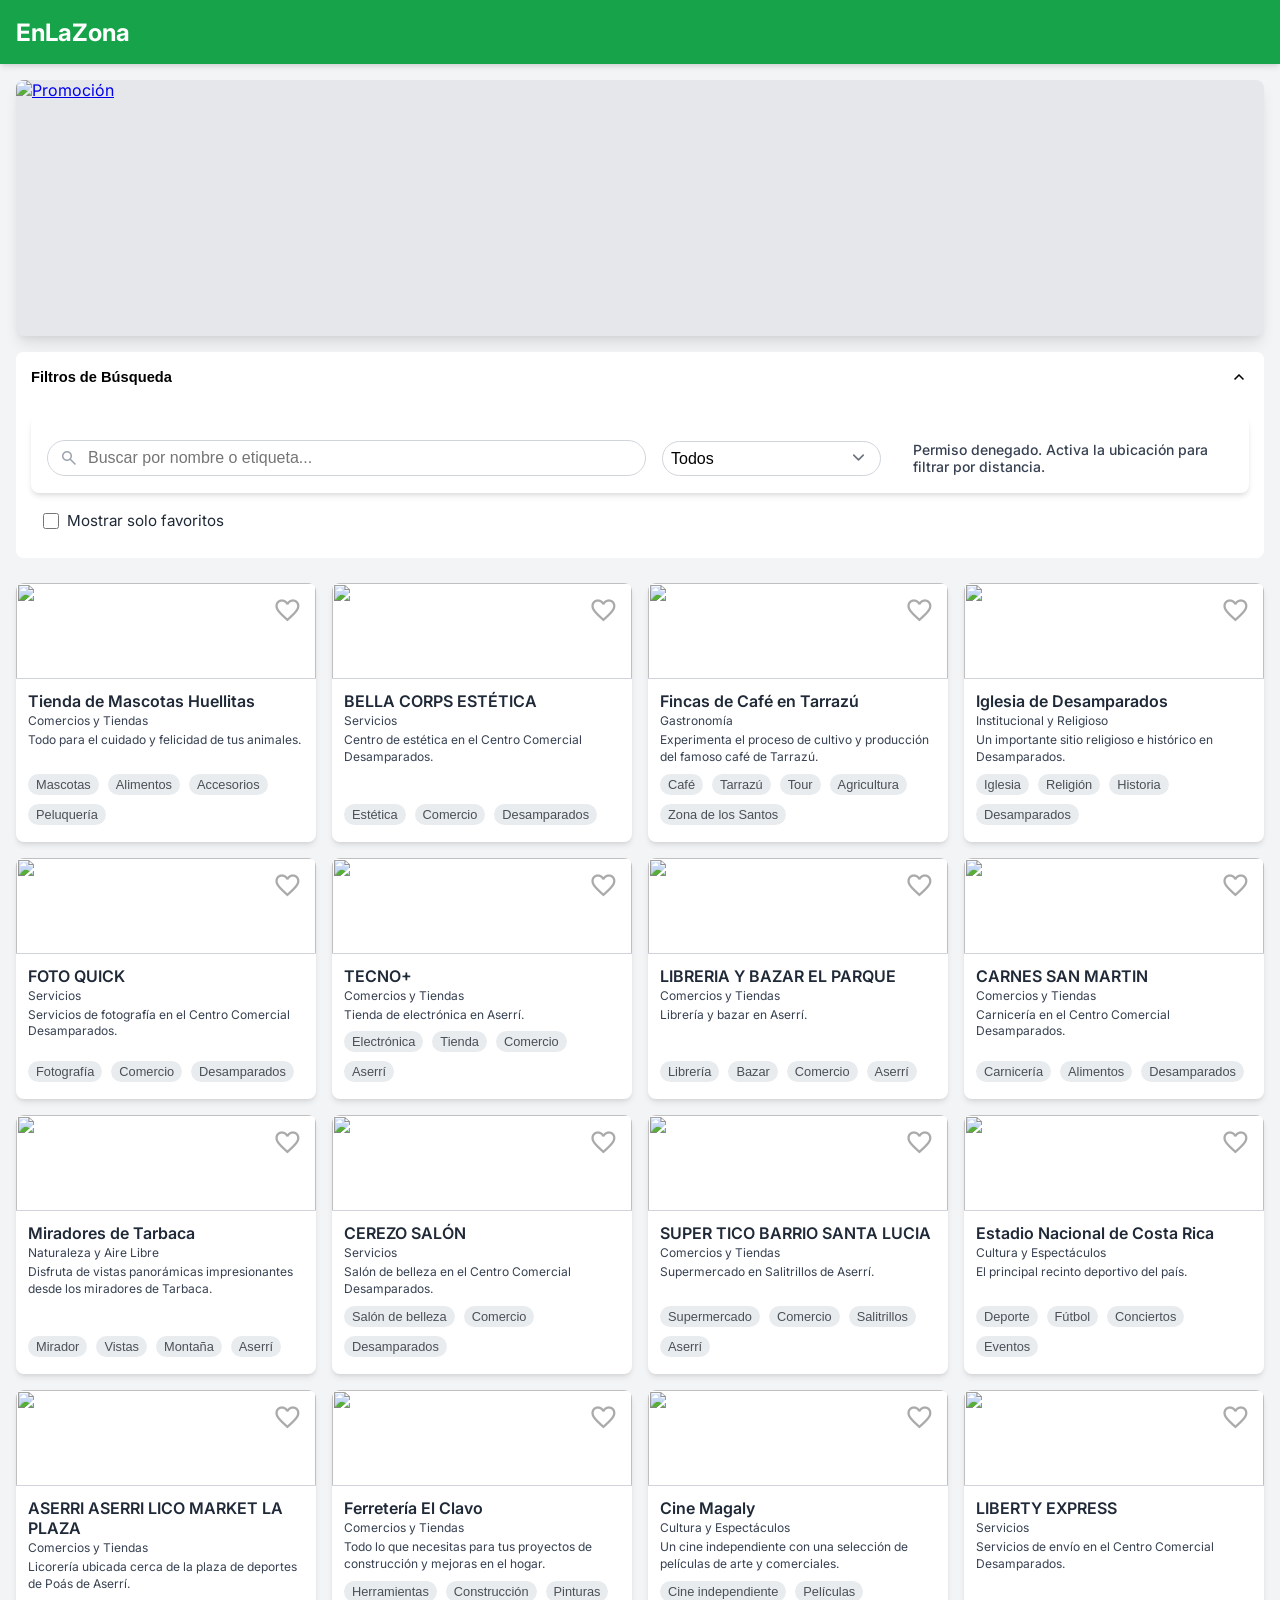
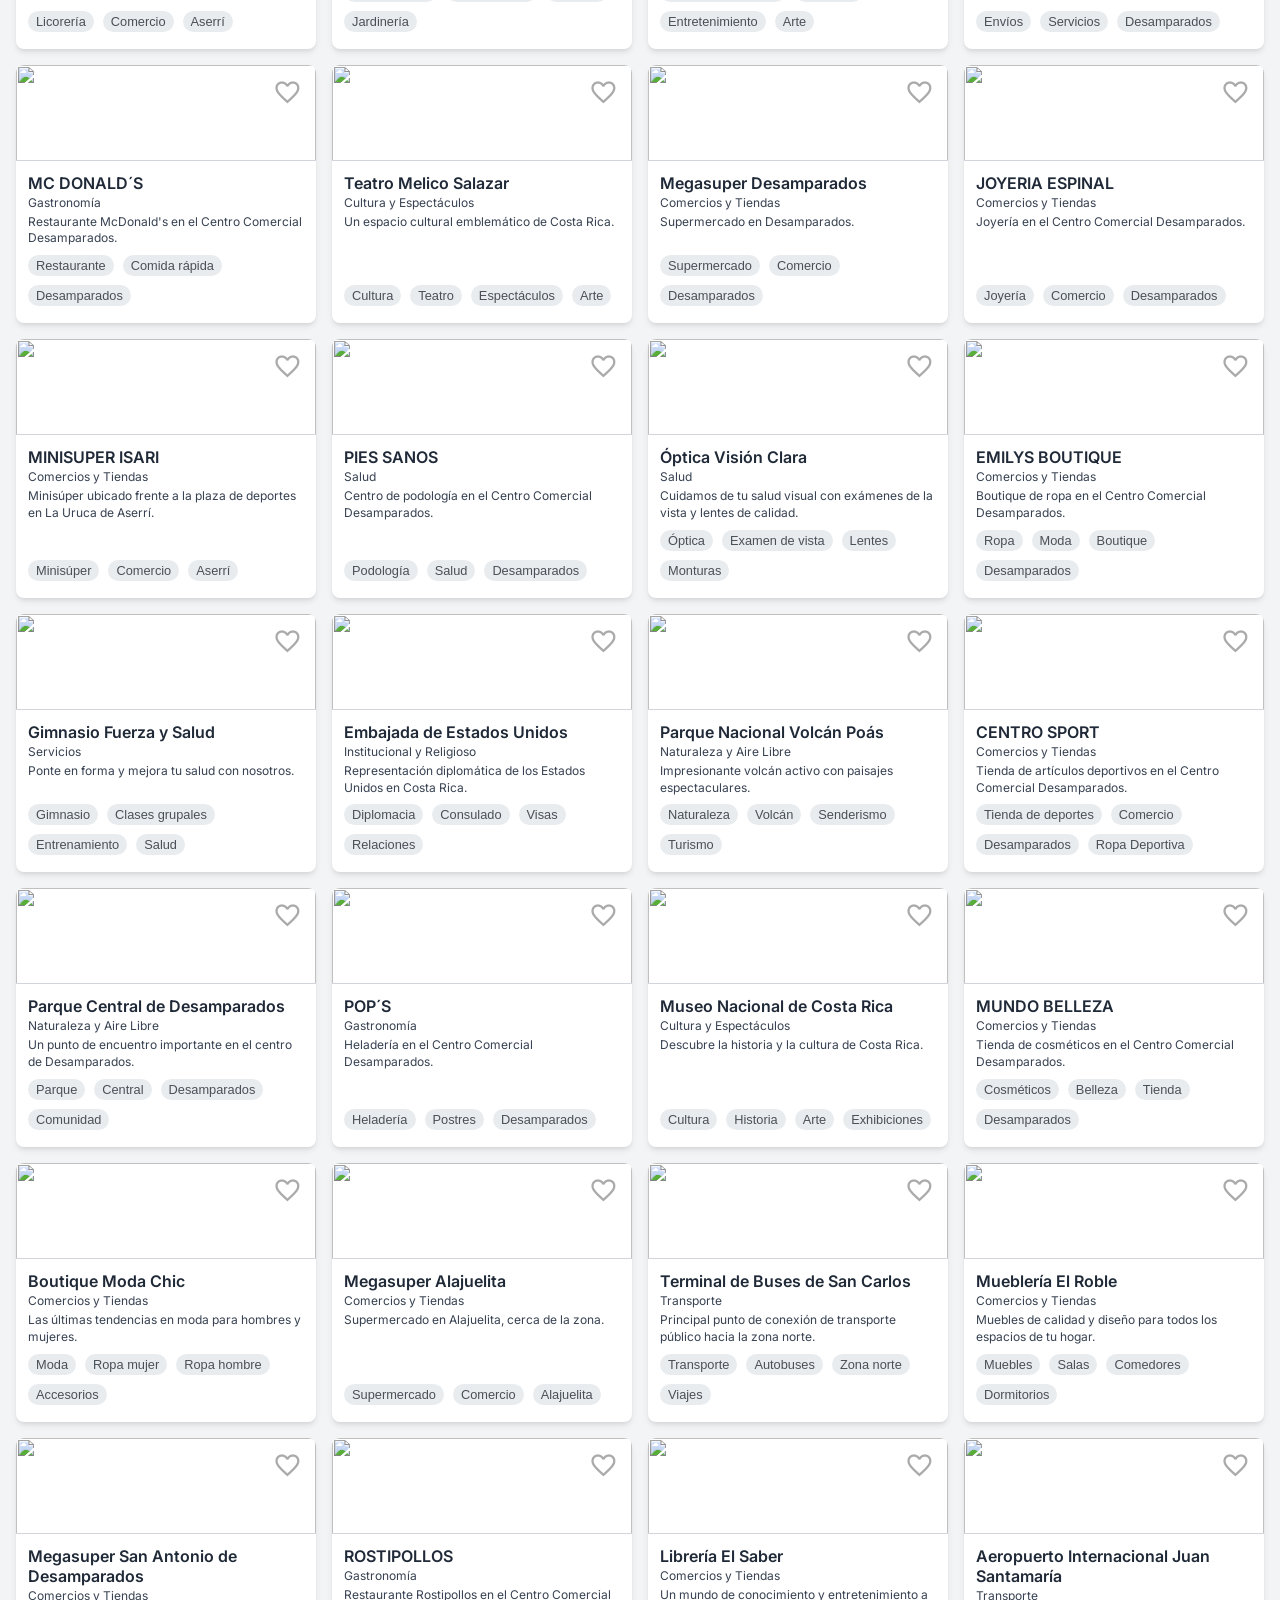
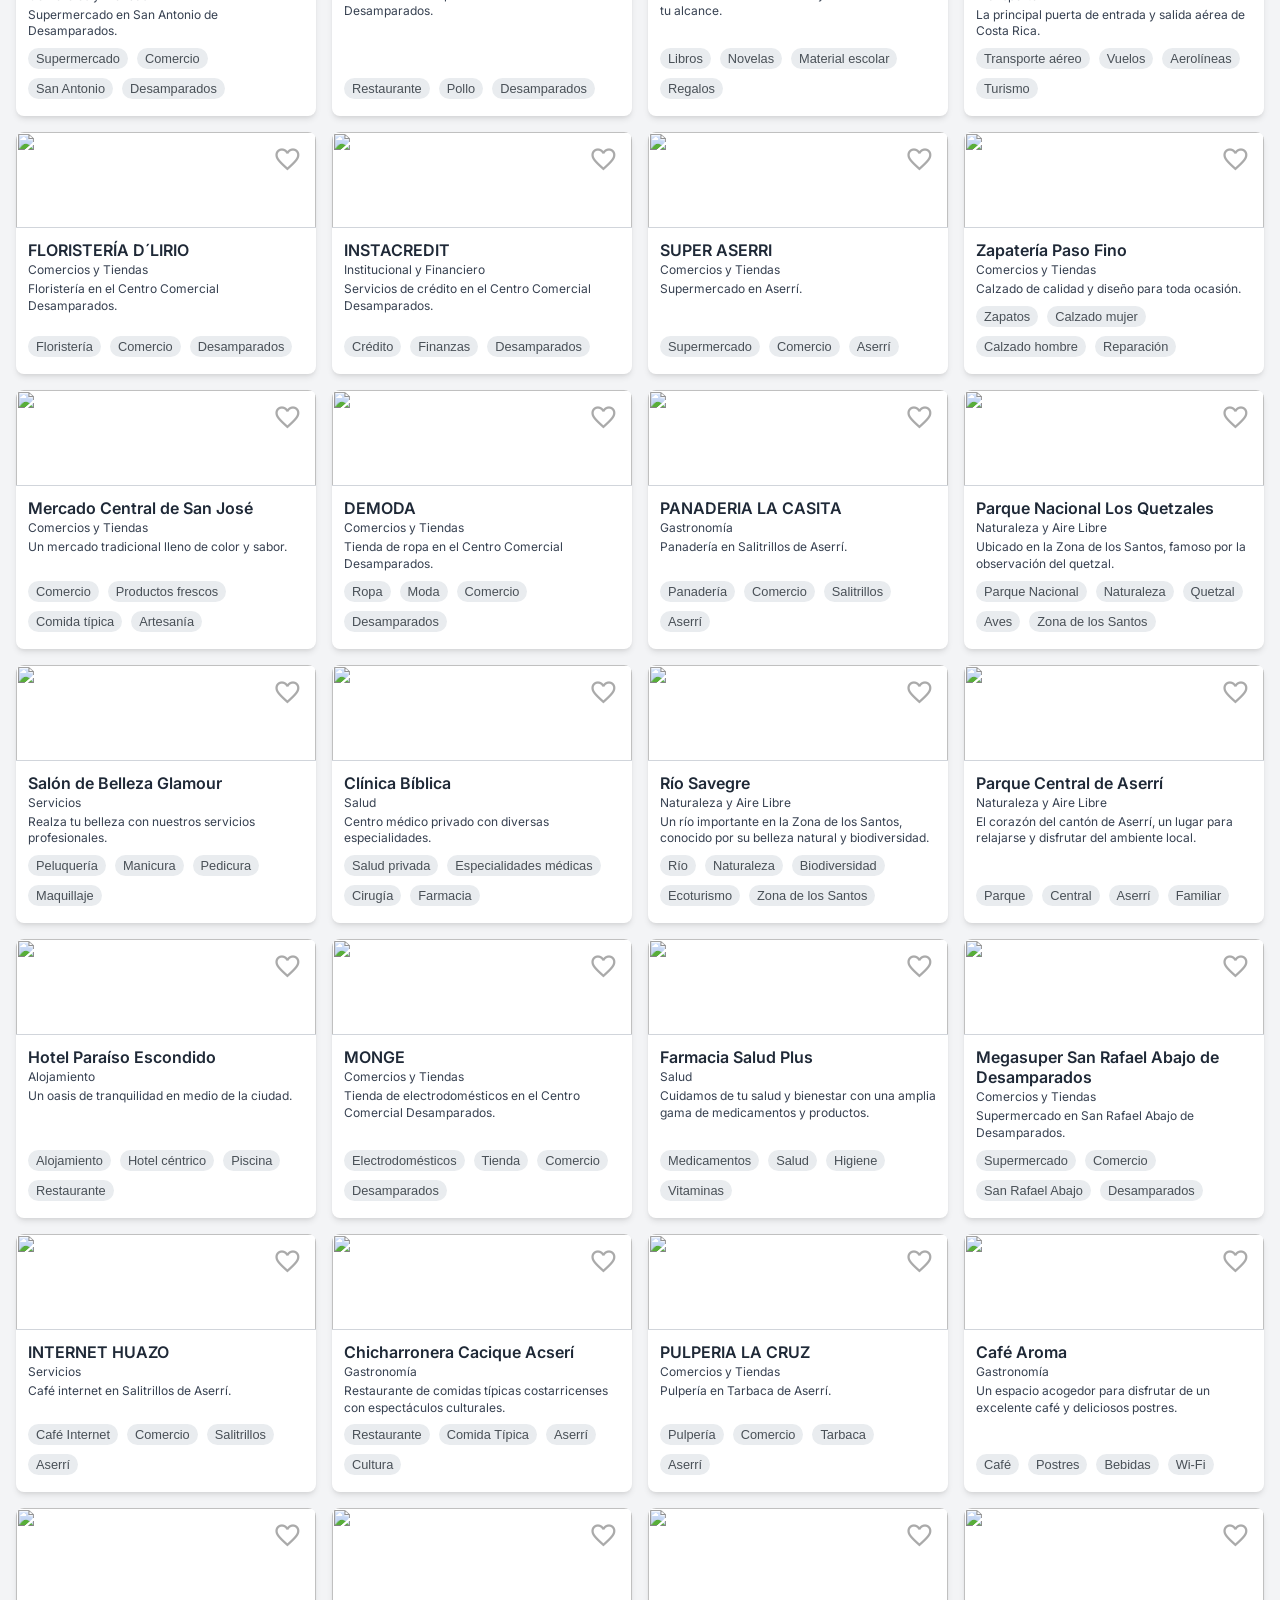
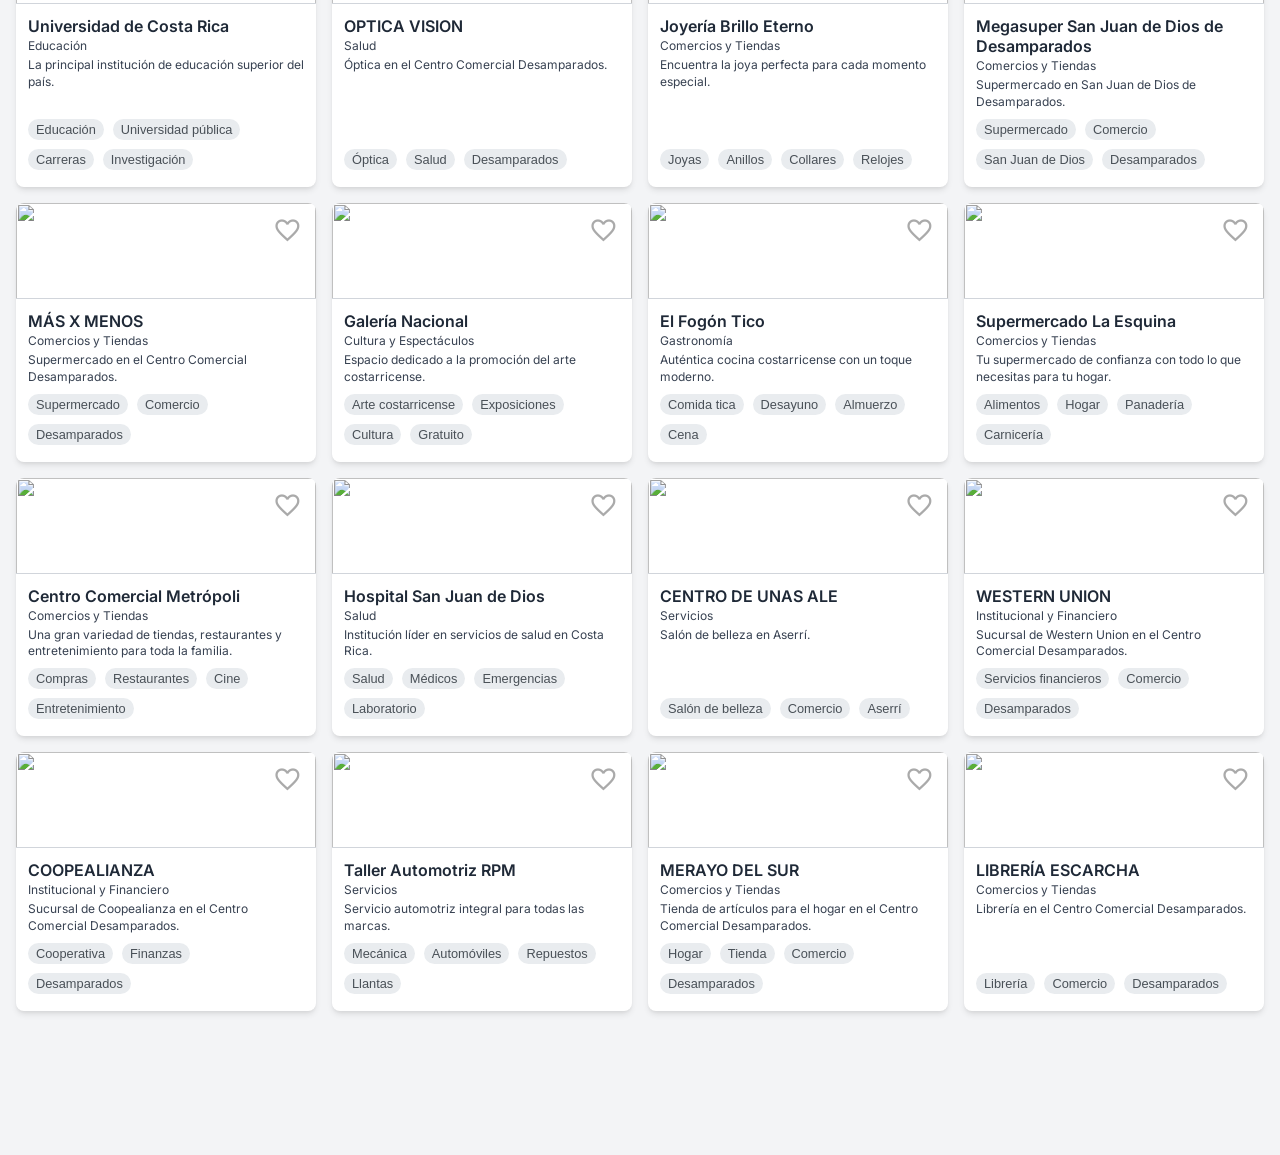
==== commit 1a919b20: "Add files via upload" ====
--- a/index.html
+++ b/index.html
@@ -5,11 +5,11 @@
     <meta charset="UTF-8">
     <meta name="viewport" content="width=device-width, initial-scale=1.0">
     <title>EnLaZona</title>
-    <link rel="stylesheet" href="styles.css">
     <link rel="preconnect" href="https://fonts.googleapis.com">
     <link rel="preconnect" href="https://fonts.gstatic.com" crossorigin>
     <link href="https://fonts.googleapis.com/css2?family=Inter:wght@400;500;700&display=swap" rel="stylesheet">
     <link rel="stylesheet" href="https://fonts.googleapis.com/css2?family=Material+Symbols+Outlined:opsz,wght,FILL,GRAD@24,400,0,0" />
+    <link rel="stylesheet" href="styles.css">
 </head>
 
 <body>
@@ -22,42 +22,60 @@
 
     <header id="barra-superior">
         <div class="container">
-            <h1 class="main-title">EnLaZona</h1> </div>
+            <h1 class="main-title">EnLaZona</h1>
+        </div>
     </header>
 
-    <div id="contenido-principal" class="container">
-
-        <section id="promo-gallery-container">
-            <div id="promo-gallery"></div>
-            <p id="loading-promos">Cargando promociones...</p>
+    <div id="contenido-principal" class="container" role="main">
+
+        <section id="promo-gallery-container" aria-labelledby="promo-heading">
+             <h2 id="promo-heading" class="hidden">Promociones Destacadas</h2>
+             <div id="promo-gallery"></div>
+             <p id="loading-promos">Cargando promociones...</p>
         </section>
 
-        <div id="filtros-container">
-            <div class="filter-bar">
-                <div class="search-wrapper">
-                    <span class="material-symbols-outlined">search</span>
-                    <input type="text" id="buscador-input" placeholder="Buscar por nombre o etiqueta...">
+        <section id="filtros-container" role="region" aria-labelledby="filter-heading-accordion">
+            <button class="filtro-accordion-header" id="accordion-toggle-button" aria-expanded="true" aria-controls="filtro-accordion-content-id">
+                <h2 id="filter-heading-accordion">Filtros de Búsqueda</h2>
+                <span class="material-symbols-outlined" aria-hidden="true">expand_more</span>
+            </button>
+
+            <div class="filtro-accordion-content" id="filtro-accordion-content-id" role="region">
+                <div class="filter-bar">
+                    <div class="search-wrapper">
+                        <label for="buscador-input" class="hidden">Buscar por nombre o etiqueta</label>
+                        <span class="material-symbols-outlined" aria-hidden="true">search</span>
+                        <input type="search" id="buscador-input" placeholder="Buscar por nombre o etiqueta...">
+                    </div>
+                    <div class="category-select-wrapper">
+                         <label for="categorias-select" class="hidden">Filtrar por categoría</label>
+                         <select id="categorias-select" aria-label="Seleccionar categoría">
+                            <option value="Todos">Cargando...</option>
+                        </select>
+                    </div>
+                    <div class="distance-slider-wrapper hidden" id="distance-slider-ui">
+                        <label for="distance-filter">
+                            Distancia máx: <span id="distance-value">15</span> km
+                        </label>
+                        <input type="range" id="distance-filter" min="1" max="50" value="15" aria-label="Ajustar distancia máxima">
+                    </div>
+                    <p id="location-message" class="hidden location-info-text" role="alert">Activa la ubicación para buscar por distancia</p>
                 </div>
-                <div class="category-select-wrapper">
-                    <select id="categorias-select">
-                        <option value="Todos">Cargando...</option>
-                    </select>
+                 <div class="favorites-filter-wrapper">
+                    <input type="checkbox" id="favoritos-filter" aria-label="Mostrar solo favoritos">
+                    <label for="favoritos-filter">Mostrar solo favoritos</label>
                 </div>
-                <div class="distance-slider-wrapper" id="distance-slider-ui">
-                    <label for="distance-filter">
-                        Distancia máx: <span id="distance-value">15</span> km
-                    </label>
-                    <input type="range" id="distance-filter" min="1" max="50" value="15">
-                </div>
-                <p id="location-message" class="hidden location-info-text">Activa la ubicación para buscar por distancia</p>
             </div>
-        </div>
-
-        <div id="data-list">
-            <p id="loading-message">Obteniendo ubicación y cargando lugares...</p>
-            <p id="error-message" class="hidden"></p>
-            <p id="no-results-message" class="hidden">No se encontraron lugares que coincidan con los filtros.</p>
-        </div>
+        </section>
+
+        <section id="data-list-container" aria-live="polite" aria-atomic="true">
+             <h2 id="results-heading" class="hidden">Resultados de Lugares</h2>
+             <div id="data-list">
+                <p id="loading-message" role="status">Obteniendo ubicación y cargando lugares...</p>
+                <p id="error-message" class="hidden" role="alert"></p>
+                <p id="no-results-message" class="hidden" role="status"></p>
+            </div>
+        </section>
     </div>
 
     <script>
@@ -68,10 +86,12 @@
         let userLon = undefined;
         let locationErrorOccurred = false;
         let filtroCategoriaSeleccionada = 'Todos';
-        let maxDistance = 15; // Default distance
+        let maxDistance = 15;
         let searchTerm = '';
+        let mostrarSoloFavoritos = false; // NUEVO: Estado para filtro de favoritos
         let promoIntervalId = null;
         let currentPromoIndex = -1;
+        let favoritos = []; // Array para IDs (nombres) de favoritos
 
         // --- ELEMENTOS DOM ---
         const distanceFilter = document.getElementById('distance-filter');
@@ -88,244 +108,318 @@
         const locationMessage = document.getElementById('location-message');
         const loadingScreen = document.getElementById('loading-screen');
         const mainContent = document.getElementById('contenido-principal');
+        const favoritosFilterCheckbox = document.getElementById('favoritos-filter'); // NUEVO: Checkbox favoritos
+        const accordionToggleButton = document.getElementById('accordion-toggle-button'); // NUEVO: Botón acordeón
+        const accordionContent = document.getElementById('filtro-accordion-content-id'); // NUEVO: Contenido acordeón
+
+        // --- CONSTANTES ---
+        const DEBOUNCE_DELAY = 350; // ms para debounce
+        const SKELETON_COUNT = 6; // Número de esqueletos a mostrar
+
+        // --- FUNCIONES UTILITARIAS ---
+        function debounce(func, delay) {
+            let timeoutId;
+            return function(...args) {
+                clearTimeout(timeoutId);
+                timeoutId = setTimeout(() => { func.apply(this, args); }, delay);
+            };
+        }
+
+        // --- LOCALSTORAGE (Filtros y Favoritos) ---
+        function guardarFiltros() {
+            try {
+                const filtros = {
+                    categoria: filtroCategoriaSeleccionada,
+                    distancia: maxDistance,
+                    busqueda: searchTerm,
+                    soloFavoritos: mostrarSoloFavoritos // NUEVO: Guardar estado de favoritos
+                };
+                localStorage.setItem('enlazona_filtros', JSON.stringify(filtros));
+            } catch (e) { console.error("Error guardando filtros:", e); }
+        }
+
+        function cargarFiltros() {
+            try {
+                const filtrosGuardados = localStorage.getItem('enlazona_filtros');
+                if (filtrosGuardados) {
+                    const filtros = JSON.parse(filtrosGuardados);
+                    filtroCategoriaSeleccionada = filtros.categoria || 'Todos';
+                    maxDistance = parseInt(filtros.distancia || 15, 10);
+                    searchTerm = filtros.busqueda || '';
+                    mostrarSoloFavoritos = filtros.soloFavoritos || false; // NUEVO: Cargar estado de favoritos
+
+                    // Actualizar UI
+                    if (filtroCategoriasSelect) filtroCategoriasSelect.value = filtroCategoriaSeleccionada;
+                    if (distanceFilter) distanceFilter.value = maxDistance;
+                    if (distanceValueSpan) distanceValueSpan.textContent = maxDistance;
+                    if (buscadorInput) buscadorInput.value = searchTerm;
+                    if (favoritosFilterCheckbox) favoritosFilterCheckbox.checked = mostrarSoloFavoritos; // NUEVO: Actualizar checkbox
+
+                    console.log("Filtros cargados:", filtros);
+                }
+            } catch (e) { console.error("Error cargando filtros:", e); }
+        }
+
+        function guardarFavoritos() {
+            try { localStorage.setItem('enlazona_favoritos', JSON.stringify(favoritos)); }
+            catch (e) { console.error("Error guardando favoritos:", e); }
+        }
+
+        function cargarFavoritos() {
+            try {
+                const favoritosGuardados = localStorage.getItem('enlazona_favoritos');
+                if (favoritosGuardados) { favoritos = JSON.parse(favoritosGuardados); }
+                console.log("Favoritos cargados:", favoritos.length);
+            } catch (e) { console.error("Error cargando favoritos:", e); favoritos = []; }
+        }
+
+        // --- SISTEMA DE FAVORITOS ---
+        function esFavorito(itemId) { return favoritos.includes(itemId); }
+        function agregarFavorito(itemId) {
+            if (!esFavorito(itemId)) { favoritos.push(itemId); guardarFavoritos(); console.log(`Añadido favorito: ${itemId}`); return true; } return false;
+        }
+        function quitarFavorito(itemId) {
+            if (esFavorito(itemId)) { favoritos = favoritos.filter(id => id !== itemId); guardarFavoritos(); console.log(`Quitado favorito: ${itemId}`); return true; } return false;
+        }
+        function toggleFavorito(itemId, iconElement) {
+            // Limpiar el ID por si acaso tiene comillas
+             const cleanItemId = itemId.replace(/\\'/g, "'");
+            if (esFavorito(cleanItemId)) {
+                quitarFavorito(cleanItemId);
+                iconElement.classList.remove('favorited');
+                iconElement.textContent = 'favorite_border';
+                iconElement.setAttribute('aria-label', 'Marcar como favorito');
+                iconElement.setAttribute('aria-pressed', 'false');
+            } else {
+                agregarFavorito(cleanItemId);
+                iconElement.classList.add('favorited');
+                iconElement.textContent = 'favorite';
+                iconElement.setAttribute('aria-label', 'Quitar de favoritos');
+                iconElement.setAttribute('aria-pressed', 'true');
+            }
+             // Si el filtro "Mostrar solo favoritos" está activo, volver a filtrar para reflejar el cambio
+            if (mostrarSoloFavoritos) {
+                filterAndDisplay();
+            }
+        }
+
+        // --- FUNCIONALIDAD ACORDEÓN ---
+        function toggleAccordion() {
+            if (accordionContent && accordionToggleButton) {
+                const isActive = accordionContent.classList.toggle('active');
+                accordionToggleButton.classList.toggle('active', isActive);
+                accordionToggleButton.setAttribute('aria-expanded', isActive ? 'true' : 'false');
+                // Opcional: Guardar estado del acordeón en localStorage si se desea
+                // localStorage.setItem('enlazona_accordion_open', isActive);
+            }
+        }
+        function initAccordion() {
+             // Opcional: Cargar estado del acordeón desde localStorage
+            // const isOpen = localStorage.getItem('enlazona_accordion_open') === 'true';
+            const isOpen = true; // Empezar abierto por defecto
+
+            if (accordionContent && accordionToggleButton) {
+                 accordionContent.classList.toggle('active', isOpen);
+                 accordionToggleButton.classList.toggle('active', isOpen);
+                 accordionToggleButton.setAttribute('aria-expanded', isOpen ? 'true' : 'false');
+                 accordionToggleButton.addEventListener('click', toggleAccordion);
+            }
+        }
 
 
         // --- INICIALIZACIÓN PRINCIPAL ---
         async function init() {
-            // Configurar listeners primero
+            cargarFavoritos();
+            cargarFiltros();
+            initAccordion(); // NUEVO: Inicializar acordeón
             setupEventListeners();
 
             try {
                 console.log("Iniciando carga de datos...");
-                // 1. Cargar datos JSON
                 const [dataResponse, promosResponse] = await Promise.all([
-                    fetch('data.json').catch(err => { console.error("Error fetch data.json:", err); return { ok: false, statusText: err.message }; }), // Añadir catch individual
-                    fetch('promos.json').catch(err => { console.error("Error fetch promos.json:", err); return { ok: false, statusText: err.message }; }) // Añadir catch individual
+                    fetch('data.json').catch(err => ({ ok: false, statusText: err.message, error: err })),
+                    fetch('promos.json').catch(err => ({ ok: false, statusText: err.message, error: err }))
                 ]);
 
-                // Validar respuestas
                 if (!dataResponse.ok) throw new Error(`Error al cargar data.json: ${dataResponse.statusText}`);
-                allData = await dataResponse.json(); // Solo parsear si la respuesta es OK
-
-                if (!promosResponse.ok) {
-                    console.warn(`Advertencia al cargar promos.json: ${promosResponse.statusText}. La galería no funcionará.`);
-                    allPromos = []; // Asignar array vacío si falla
-                } else {
-                    allPromos = await promosResponse.json();
-                }
+                allData = await dataResponse.json();
+
+                if (!promosResponse.ok) { console.warn(`Advertencia promos.json: ${promosResponse.statusText}`); allPromos = []; }
+                else { allPromos = await promosResponse.json(); }
 
                 console.log("Datos JSON cargados:", allData.length, "lugares,", allPromos.length, "promos.");
 
-                // 2. Poblar filtros y galería ahora que hay datos
                 populateCategoryFilter();
                 startPromoGallery();
 
-                // 3. Intentar obtener ubicación (espera a que termine el intento)
                 console.log("Intentando obtener ubicación...");
-                await requestLocationAndFilter(); // Llama a filterAndDisplay internamente
+                await requestLocationAndFilter();
+
                 console.log("Intento de ubicación completado.");
-
-                // 4. TODO LISTO: Ocultar pantalla de carga y mostrar contenido
                 hideLoadingScreenAndShowContent();
 
             } catch (error) {
-                console.error("Error fatal durante la inicialización:", error);
+                console.error("Error fatal inicialización:", error);
                 showError(`No se pudo iniciar la aplicación: ${error.message}. Intenta recargar.`);
-                hideLoadingScreenAndShowContent(); // Ocultar loading incluso con error
+                hideLoadingScreenAndShowContent();
                 distanceSliderUI?.classList.add('hidden');
                 locationMessage?.classList.add('hidden');
             }
         }
 
-        // --- OCULTAR LOADING SCREEN Y MOSTRAR CONTENIDO ---
+        // --- OCULTAR LOADING SCREEN ---
         function hideLoadingScreenAndShowContent() {
-            if (loadingScreen) {
+             if (loadingScreen) {
                 loadingScreen.style.opacity = '0';
-                setTimeout(() => {
-                    loadingScreen.style.display = 'none';
-                }, 500); // Coincide con transición CSS
-            }
-            if (mainContent) {
-                mainContent.classList.add('visible');
-            }
-            console.log("Pantalla de carga oculta, contenido principal mostrado.");
-        }
-
+                setTimeout(() => { loadingScreen.style.display = 'none'; }, 500);
+            }
+            if (mainContent) { mainContent.classList.add('visible'); }
+            console.log("Pantalla de carga oculta.");
+        }
 
         // --- EVENT LISTENERS ---
         function setupEventListeners() {
-            // Listener para el slider de distancia
-            distanceFilter.addEventListener('input', function() {
-                maxDistance = parseInt(this.value);
-                distanceValueSpan.textContent = maxDistance;
-                // Solo filtra si la ubicación se obtuvo (slider visible)
-                if (!locationErrorOccurred) {
+            // Slider distancia (debounce)
+            if (distanceFilter) {
+                distanceFilter.addEventListener('input', debounce(function() {
+                    maxDistance = parseInt(this.value);
+                    if (distanceValueSpan) distanceValueSpan.textContent = maxDistance;
+                    if (!locationErrorOccurred) { guardarFiltros(); filterAndDisplay(); }
+                }, DEBOUNCE_DELAY));
+            }
+            // Select categorías
+            if (filtroCategoriasSelect) {
+                filtroCategoriasSelect.addEventListener('change', () => {
+                    filtroCategoriaSeleccionada = filtroCategoriasSelect.value;
+                    guardarFiltros(); filterAndDisplay();
+                });
+            }
+            // Input búsqueda (debounce)
+            if (buscadorInput) {
+                buscadorInput.addEventListener('input', debounce(() => {
+                    searchTerm = buscadorInput.value.toLowerCase().trim();
+                    guardarFiltros(); filterAndDisplay();
+                }, DEBOUNCE_DELAY));
+            }
+            // NUEVO: Checkbox Favoritos
+            if (favoritosFilterCheckbox) {
+                favoritosFilterCheckbox.addEventListener('change', () => {
+                    mostrarSoloFavoritos = favoritosFilterCheckbox.checked;
+                    guardarFiltros(); // Guardar estado del filtro
                     filterAndDisplay();
-                }
+                });
+            }
+            // Listener del acordeón ya se añade en initAccordion()
+        }
+
+        // --- GALERÍA PROMOCIONES --- (Sin cambios)
+        function startPromoGallery() { /* ... código sin cambios ... */
+             if (allPromos && allPromos.length > 0) {
+                 if(loadingPromos) loadingPromos.classList.add('hidden');
+                 showNextPromo();
+                 if (promoIntervalId) clearInterval(promoIntervalId);
+                 if (allPromos.length > 1) { promoIntervalId = setInterval(showNextPromo, 5000); }
+             } else { if(loadingPromos) loadingPromos.textContent = 'No hay promociones disponibles.'; }
+         }
+         function showNextPromo() { /* ... código sin cambios ... */
+             if (!promoGalleryDiv || !allPromos || allPromos.length === 0) return;
+             let nextIndex;
+             if (allPromos.length > 1) { do { nextIndex = Math.floor(Math.random() * allPromos.length); } while (nextIndex === currentPromoIndex); } else { nextIndex = 0; }
+             currentPromoIndex = nextIndex; const promo = allPromos[currentPromoIndex];
+             const promoLink = document.createElement('a'); promoLink.href = promo.link || '#'; promoLink.target = "_blank"; promoLink.rel = "noopener noreferrer"; promoLink.className = 'promo-item';
+             const promoImg = document.createElement('img'); const placeholderPromoImg = `https://placehold.co/800x400/dddddd/aaaaaa?text=Promoción`;
+             promoImg.src = promo.foto || placeholderPromoImg; promoImg.alt = `Promoción ${promo.name || ''}`; promoImg.onerror = function() { this.onerror = null; this.src = placeholderPromoImg; console.warn(`Failed to load promo image: ${promo.foto}`); };
+             promoLink.appendChild(promoImg); const currentVisibleItem = promoGalleryDiv.querySelector('.promo-item.visible');
+             promoGalleryDiv.appendChild(promoLink); requestAnimationFrame(() => { requestAnimationFrame(() => { promoLink.classList.add('visible'); }); });
+             if (currentVisibleItem) { currentVisibleItem.classList.remove('visible'); setTimeout(() => { if (currentVisibleItem.parentNode === promoGalleryDiv) { promoGalleryDiv.removeChild(currentVisibleItem); } }, 500); }
+         }
+
+        // --- FILTRO CATEGORÍAS --- (Sin cambios)
+        function populateCategoryFilter() { /* ... código sin cambios ... */
+             if (!filtroCategoriasSelect || !allData) return;
+            const categorias = ['Todos', ...new Set(allData.map(item => item.categoria).filter(Boolean))];
+            filtroCategoriasSelect.innerHTML = '';
+            categorias.forEach(categoria => {
+                const option = document.createElement('option'); option.value = categoria; option.textContent = categoria;
+                if(categoria === filtroCategoriaSeleccionada) { option.selected = true; }
+                filtroCategoriasSelect.appendChild(option);
             });
-            // Listener para el select de categorías
-            filtroCategoriasSelect.addEventListener('change', () => {
-                filtroCategoriaSeleccionada = filtroCategoriasSelect.value;
-                filterAndDisplay();
-            });
-            // Listener para el input de búsqueda con debounce
-            let debounceTimer;
-            buscadorInput.addEventListener('input', () => {
-                clearTimeout(debounceTimer);
-                debounceTimer = setTimeout(() => {
-                    searchTerm = buscadorInput.value.toLowerCase().trim();
-                    filterAndDisplay();
-                }, 300); // 300ms debounce
-            });
-        }
-
-        // --- GALERÍA DE PROMOCIONES ---
-        function startPromoGallery() {
-             if (allPromos && allPromos.length > 0) {
-                 loadingPromos.classList.add('hidden');
-                 showNextPromo(); // Muestra la primera inmediatamente
-                 if (promoIntervalId) clearInterval(promoIntervalId);
-                 promoIntervalId = setInterval(showNextPromo, 5000);
-             } else {
-                 loadingPromos.textContent = 'No hay promociones disponibles.';
-             }
-         }
-        function showNextPromo() {
-             if (!allPromos || allPromos.length === 0) return;
-             let randomIndex;
-              do {
-                  randomIndex = Math.floor(Math.random() * allPromos.length);
-              } while (allPromos.length > 1 && randomIndex === currentPromoIndex);
-              currentPromoIndex = randomIndex;
-             const promo = allPromos[currentPromoIndex];
-             const promoLink = document.createElement('a');
-             promoLink.href = promo.link || '#';
-             promoLink.target = "_blank";
-             promoLink.rel = "noopener noreferrer";
-             promoLink.className = 'promo-item'; // Opacity 0 via CSS transition
-             const placeholderPromoImg = `https://placehold.co/800x400/dddddd/aaaaaa?text=Promo`;
-              promoLink.innerHTML = `<img src="${promo.foto}" alt="Promoción ${promo.name || ''}" onerror="this.onerror=null; this.src='${placeholderPromoImg}';">`;
-
-             const currentVisibleItem = promoGalleryDiv.querySelector('.promo-item.visible');
-             if (currentVisibleItem) {
-                 currentVisibleItem.classList.remove('visible');
-                 setTimeout(() => {
-                     if (currentVisibleItem && currentVisibleItem.parentNode === promoGalleryDiv) { // Check again if still exists
-                          promoGalleryDiv.removeChild(currentVisibleItem);
-                      }
-                  }, 500); // Match transition duration
-              }
-             promoGalleryDiv.appendChild(promoLink);
-             // Force reflow might not be needed, use small timeout
-             setTimeout(() => {
-                  promoLink.classList.add('visible');
-              }, 10); // Small delay before fade-in
-         }
-
-        // --- FILTRO CATEGORÍAS ---
-        function populateCategoryFilter() {
-            const categorias = ['Todos', ...new Set(allData.map(item => item.categoria).filter(Boolean))];
-             filtroCategoriasSelect.innerHTML = '';
-             categorias.forEach(categoria => {
-                 const option = document.createElement('option');
-                 option.value = categoria;
-                 option.textContent = categoria;
-                 filtroCategoriasSelect.appendChild(option);
-             });
         }
 
         // --- GEOLOCALIZACIÓN Y FILTRADO INICIAL ---
-        function requestLocationAndFilter() {
+        function requestLocationAndFilter() { /* ... código sin cambios, renderSkeletons ya está aquí ... */
             return new Promise((resolve) => {
-                distanceSliderUI.classList.add('hidden');
-                locationMessage.classList.add('hidden');
-                loadingMessage.textContent = "Obteniendo ubicación..."; // Update loading text
-
+                if (distanceSliderUI) distanceSliderUI.classList.add('hidden'); if (locationMessage) locationMessage.classList.add('hidden');
+                if (loadingMessage) loadingMessage.textContent = "Obteniendo ubicación..."; hideMessages(); renderSkeletons(SKELETON_COUNT);
                 if (navigator.geolocation && navigator.geolocation.getCurrentPosition) {
                     console.log("Solicitando ubicación...");
-                    navigator.geolocation.getCurrentPosition(
-                        (position) => { handleLocationSuccess(position); resolve(); },
-                        (error) => { handleLocationError(error); resolve(); },
-                        { enableHighAccuracy: false, timeout: 8000, maximumAge: 60000 }
-                    );
-                } else {
-                    console.log('Geolocalización no compatible.');
-                    handleLocationError({ code: -1, message: 'Geolocalización no compatible.' });
-                    resolve();
-                }
+                    navigator.geolocation.getCurrentPosition( (position) => { handleLocationSuccess(position); resolve(); }, (error) => { handleLocationError(error); resolve(); }, { enableHighAccuracy: false, timeout: 8000, maximumAge: 60000 } );
+                } else { console.log('Geolocalización no compatible.'); handleLocationError({ code: -1, message: 'Geolocalización no compatible.' }); resolve(); }
             });
-        }
-        function handleLocationSuccess(position) {
-             userLat = position.coords.latitude;
-             userLon = position.coords.longitude;
-             locationErrorOccurred = false;
-             console.log(`Ubicación obtenida: ${userLat}, ${userLon}`);
-             distanceSliderUI.classList.remove('hidden');
-             locationMessage.classList.add('hidden');
-             loadingMessage.textContent = "Cargando lugares..."; // Update loading text again
-             filterAndDisplay(); // Muestra los datos iniciales filtrados
-        }
-        function handleLocationError(error) {
-             console.warn('Error al obtener ubicación:', error.message, `(Código: ${error.code})`);
-             userLat = undefined;
-             userLon = undefined;
-             locationErrorOccurred = true;
-             distanceSliderUI.classList.add('hidden');
-             locationMessage.classList.remove('hidden');
-              if (error.code === 1) { // PERMISSION_DENIED
-                 // No mostramos error rojo aquí, el mensaje amarillo es suficiente
-                 // showError('Permiso de ubicación denegado. Actívalo para buscar por distancia.');
-                 console.warn('Permiso de ubicación denegado.');
-             } else {
-                 console.log("Mostrando lugares sin filtro de distancia.");
-             }
-             loadingMessage.textContent = "Cargando lugares..."; // Update loading text again
-             filterAndDisplay(); // Muestra los datos iniciales sin filtro de distancia
-        }
-
-        // --- CÁLCULO DISTANCIA (Haversine) ---
-        function calculateDistance(lat1, lon1, lat2, lon2) {
-             if (userLat === undefined || userLon === undefined || lat2 === undefined || lon2 === undefined || lat2 === null || lon2 === null) {
-                 return Infinity;
-             }
-             const R = 6371; // Radio de la Tierra en km
-             const dLat = deg2rad(lat2 - lat1);
-             const dLon = deg2rad(lon2 - lon1);
-             const a = Math.sin(dLat / 2) * Math.sin(dLat / 2) + Math.cos(deg2rad(lat1)) * Math.cos(deg2rad(lat2)) * Math.sin(dLon / 2) * Math.sin(dLon / 2);
-             const c = 2 * Math.atan2(Math.sqrt(a), Math.sqrt(1 - a));
-             return R * c; // Distancia en km
          }
-         function deg2rad(deg) { return deg * (Math.PI / 180); }
-
-
-        // --- FUNCIÓN AUXILIAR PARA BARAJAR UN ARRAY (Fisher-Yates Shuffle) ---
-        function shuffleArray(array) {
-            for (let i = array.length - 1; i > 0; i--) {
-                const j = Math.floor(Math.random() * (i + 1));
-                [array[i], array[j]] = [array[j], array[i]]; // Swap elements
-            }
-            return array;
-        }
-
-        // --- FILTRADO Y VISUALIZACIÓN (CON ORDEN ALEATORIO) ---
+        function handleLocationSuccess(position) { /* ... código sin cambios ... */
+            userLat = position.coords.latitude; userLon = position.coords.longitude; locationErrorOccurred = false;
+            console.log(`Ubicación obtenida: ${userLat}, ${userLon}`);
+            if (distanceSliderUI) distanceSliderUI.classList.remove('hidden'); if (locationMessage) locationMessage.classList.add('hidden');
+            filterAndDisplay();
+        }
+        function handleLocationError(error) { /* ... código sin cambios ... */
+            console.warn('Error ubicación:', error.message, `(Código: ${error.code})`);
+            userLat = undefined; userLon = undefined; locationErrorOccurred = true;
+            if (distanceSliderUI) distanceSliderUI.classList.add('hidden'); if (locationMessage) locationMessage.classList.remove('hidden');
+            if (error.code === 1) { console.warn('Permiso denegado.'); if(locationMessage) locationMessage.textContent = "Permiso denegado. Activa la ubicación para filtrar por distancia."; }
+            else { if(locationMessage) locationMessage.textContent = "No se pudo obtener ubicación. Mostrando todos los lugares."; console.log("Mostrando sin filtro distancia."); }
+            filterAndDisplay();
+        }
+
+        // --- CÁLCULO DISTANCIA (Haversine) --- (Sin cambios)
+        function calculateDistance(lat1, lon1, lat2, lon2) { /* ... código sin cambios ... */
+            if (userLat === undefined || userLon === undefined || lat2 === undefined || lon2 === undefined || lat2 === null || lon2 === null) { return Infinity; }
+            const R = 6371; const dLat = deg2rad(lat2 - lat1); const dLon = deg2rad(lon2 - lon1);
+            const a = Math.sin(dLat / 2) * Math.sin(dLat / 2) + Math.cos(deg2rad(lat1)) * Math.cos(deg2rad(lat2)) * Math.sin(dLon / 2) * Math.sin(dLon / 2);
+            const c = 2 * Math.atan2(Math.sqrt(a), Math.sqrt(1 - a)); return R * c;
+         }
+        function deg2rad(deg) { return deg * (Math.PI / 180); }
+
+        // --- BARAJAR ARRAY (Fisher-Yates) --- (Sin cambios)
+        function shuffleArray(array) { /* ... código sin cambios ... */
+             const shuffledArray = [...array];
+            for (let i = shuffledArray.length - 1; i > 0; i--) { const j = Math.floor(Math.random() * (i + 1)); [shuffledArray[i], shuffledArray[j]] = [shuffledArray[j], shuffledArray[i]]; }
+            return shuffledArray;
+        }
+
+        // --- RENDERIZADO DE ESQUELETOS --- (Sin cambios)
+        function renderSkeletons(count) { /* ... código sin cambios ... */
+             if (!dataListDiv) return; dataListDiv.innerHTML = ''; hideMessages(); loadingMessage.classList.remove('hidden'); loadingMessage.textContent = 'Cargando lugares...';
+            for (let i = 0; i < count; i++) {
+                const skeletonDiv = document.createElement('div'); skeletonDiv.className = 'skeleton-card'; skeletonDiv.setAttribute('aria-hidden', 'true');
+                skeletonDiv.innerHTML = `<div class="skeleton-image"></div><div class="skeleton-content"><div class="skeleton-text"></div><div class="skeleton-text short"></div><div class="skeleton-text medium"></div><div class="skeleton-text"></div><div class="skeleton-tags"><div class="skeleton-tag"></div><div class="skeleton-tag"></div><div class="skeleton-tag"></div></div></div>`;
+                dataListDiv.appendChild(skeletonDiv);
+            }
+        }
+
+
+        // --- FILTRADO Y VISUALIZACIÓN (MODIFICADO para filtro favoritos) ---
         function filterAndDisplay() {
-            if (!allData) {
-                console.warn("Intentando filtrar pero allData no está listo.");
-                loadingMessage.textContent = "Error: Datos no disponibles."; // Show error if data missing
-                return;
-            }
-            hideMessages();
-            loadingMessage.classList.remove('hidden'); // Show loading message during filtering
-            loadingMessage.textContent = "Filtrando y ordenando...";
-            dataListDiv.innerHTML = ''; // Clear previous results
-
-            // Use setTimeout to allow UI update (show loading) before heavy work
+            if (!allData) { console.warn("Filtrando pero allData no está listo."); return; }
+
+             if (userLat === undefined && userLon === undefined && !locationErrorOccurred) { renderSkeletons(SKELETON_COUNT); }
+             else { hideMessages(); loadingMessage.classList.remove('hidden'); loadingMessage.textContent = "Filtrando y ordenando..."; }
+
             setTimeout(() => {
-                try { // Add try-catch around filtering/shuffling
-                    // 1. Filter data
-                    let filteredData = allData.filter(item => {
+                try {
+                    // 0. Determinar el conjunto de datos inicial (todos o solo favoritos)
+                    let initialDataSet = allData;
+                    if (mostrarSoloFavoritos) {
+                        console.log("Filtrando solo favoritos...");
+                        initialDataSet = allData.filter(item => esFavorito(item.name)); // Asumiendo 'name' es ID
+                         console.log(`Encontrados ${initialDataSet.length} favoritos.`);
+                    }
+
+                    // 1. Filtrar el conjunto de datos inicial
+                    let filteredData = initialDataSet.filter(item => {
                         let distanciaCumple = true;
-                        if (!locationErrorOccurred) {
+                        if (!locationErrorOccurred && userLat !== undefined && userLon !== undefined) {
                             const distancia = calculateDistance(userLat, userLon, item.latitud, item.longitud);
                             distanciaCumple = (distancia <= maxDistance);
                         }
@@ -336,118 +430,152 @@
                         return distanciaCumple && categoriaCoincide && busquedaCoincide;
                     });
 
-                    // 2. --- ORDENAMIENTO ELIMINADO ---
-
-                    // 3. Shuffle the filtered data
-                    console.log(`Filtrados ${filteredData.length} items. Barajando...`);
-                    filteredData = shuffleArray(filteredData); // Apply shuffle
-
-                    // 4. Render the shuffled data
+                    // 2. Barajar datos filtrados (si no son favoritos, para mantener aleatoriedad)
+                    // Si son favoritos, quizás prefieras ordenarlos por nombre o no barajar
+                    if (!mostrarSoloFavoritos) {
+                         console.log(`Filtrados ${filteredData.length} items (aleatorio). Barajando...`);
+                         filteredData = shuffleArray(filteredData);
+                    } else {
+                         console.log(`Filtrados ${filteredData.length} items (favoritos).`);
+                         // Opcional: Ordenar favoritos alfabéticamente
+                         // filteredData.sort((a, b) => a.name.localeCompare(b.name));
+                    }
+
+
+                    // 3. Renderizar datos
                     renderData(filteredData);
 
-                } catch (renderError) {
-                    console.error("Error durante el filtrado o renderizado:", renderError);
+                } catch (filterRenderError) {
+                    console.error("Error filtrando/renderizando:", filterRenderError);
                     showError("Ocurrió un error al mostrar los lugares.");
-                    loadingMessage.classList.add('hidden'); // Hide loading on error
+                } finally {
+                     loadingMessage.classList.add('hidden');
                 }
-
-            }, 10); // Small delay
-        }
-
-        // --- RENDERIZADO DATOS ---
+            }, 10);
+        }
+
+        // --- RENDERIZADO DATOS (MODIFICADO para limpiar ID en toggleFavorito) ---
         function renderData(items) {
-            // dataListDiv.innerHTML = ''; // Clear moved to filterAndDisplay start
-
-             if (items.length > 0) {
-                 items.forEach((item, index) => {
-                     try { // Add try-catch per item in case one item has bad data
-                         const itemDiv = document.createElement('div');
-                         itemDiv.className = 'data-card';
-                         itemDiv.style.animationDelay = `${index * 0.06}s`; // Stagger animation
-
-                         let distanciaTexto = '';
-                         if (!locationErrorOccurred) {
-                             const distanciaKm = calculateDistance(userLat, userLon, item.latitud, item.longitud);
-                             if (isFinite(distanciaKm)) {
-                                distanciaTexto = ` (~${distanciaKm.toFixed(1)} km)`;
-                             }
-                         }
-
-                         const placeholderImg = `https://placehold.co/300x200/eeeeee/cccccc?text=Imagen+no+disponible`;
-
-                         itemDiv.innerHTML = `
-                             <img src="${item.imagen || placeholderImg}" alt="${item.name || 'Lugar'}" class="card-image" onerror="this.onerror=null; this.src='${placeholderImg}';">
-                             <div class="card-content">
-                                 <h3 class="card-title">${item.name || 'Nombre no disponible'}</h3>
-                                 <p class="card-category">${item.categoria || 'Categoría no disponible'}<span class="card-distance">${distanciaTexto}</span></p>
-                                 <p class="card-description">${item.descripcion || 'Descripción no disponible.'}</p>
-                                 ${item.etiquetas && Array.isArray(item.etiquetas) && item.etiquetas.length > 0
-                                     ? `<div class="card-tags">${item.etiquetas.map(tag => `<span class="card-tag">${tag}</span>`).join('')}</div>`
-                                     : ''
-                                 }
-                             </div>
-                         `;
-
-                         // Event listener para navegar a detalles.html
-                         itemDiv.addEventListener('click', () => {
-                            try { // Add try-catch for navigation parameters
+            if (!dataListDiv) return;
+            dataListDiv.innerHTML = ''; // Limpiar
+            hideMessages();
+
+            if (items.length > 0) {
+                items.forEach((item, index) => {
+                    try {
+                        const itemDiv = document.createElement('article');
+                        itemDiv.className = 'data-card';
+                        itemDiv.style.animationDelay = `${index * 0.06}s`;
+                        itemDiv.setAttribute('aria-labelledby', `card-title-${index}`);
+
+                        let distanciaTexto = '';
+                        if (!locationErrorOccurred && userLat !== undefined && userLon !== undefined) {
+                            const distanciaKm = calculateDistance(userLat, userLon, item.latitud, item.longitud);
+                            if (isFinite(distanciaKm)) { distanciaTexto = ` (~${distanciaKm.toFixed(1)} km)`; }
+                        }
+
+                        const placeholderImg = `https://placehold.co/300x200/eeeeee/cccccc?text=Imagen+no+disponible`;
+                        // Asegurarse que el ID no tenga caracteres problemáticos para JS inline
+                        const itemId = item.name || `item-${index}`; // Usar nombre o fallback
+                        const safeItemId = itemId.replace(/'/g, "\\'").replace(/"/g, '\\"'); // Escapar comillas
+                        const isFav = esFavorito(itemId); // Usar el ID original para buscar en favoritos
+
+                        itemDiv.innerHTML = `
+                            <span
+                                class="favorite-icon material-symbols-outlined ${isFav ? 'favorited' : ''}"
+                                role="button" tabindex="0"
+                                aria-pressed="${isFav ? 'true' : 'false'}"
+                                aria-label="${isFav ? 'Quitar de favoritos' : 'Marcar como favorito'}"
+                                data-item-id="${itemId}"
+                                onclick="event.stopPropagation(); toggleFavorito('${safeItemId}', this)"
+                                onkeydown="if(event.key === 'Enter' || event.key === ' ') { event.preventDefault(); event.stopPropagation(); toggleFavorito('${safeItemId}', this); }"
+                            >
+                                ${isFav ? 'favorite' : 'favorite_border'}
+                            </span>
+                            <img src="${item.imagen || placeholderImg}" alt="" class="card-image" onerror="this.onerror=null; this.src='${placeholderImg}';" aria-hidden="true">
+                            <div class="card-content">
+                                <h3 class="card-title" id="card-title-${index}">${item.name || 'Nombre no disponible'}</h3>
+                                <p class="card-category">${item.categoria || 'Categoría no disponible'}<span class="card-distance">${distanciaTexto}</span></p>
+                                <p class="card-description">${item.descripcion || 'Descripción no disponible.'}</p>
+                                ${item.etiquetas && Array.isArray(item.etiquetas) && item.etiquetas.length > 0
+                                    ? `<div class="card-tags" aria-label="Etiquetas">
+                                        ${item.etiquetas.map(tag =>
+                                            `<button class="card-tag" data-tag="${tag}" aria-label="Filtrar por etiqueta: ${tag}">${tag}</button>`
+                                        ).join('')}
+                                       </div>`
+                                    : ''
+                                }
+                            </div>
+                        `;
+
+                        // Listener para navegar a detalles
+                        itemDiv.addEventListener('click', () => { /* ... código sin cambios ... */
+                            try {
                                 const params = new URLSearchParams();
-                                for (const key in item) {
-                                    if (Object.hasOwnProperty.call(item, key) && item[key] !== undefined && item[key] !== null) {
-                                        const value = Array.isArray(item[key]) ? item[key].join(',') : String(item[key]); // Ensure string conversion
-                                        params.append(key, value);
-                                    }
-                                }
-                                // Ensure coordinates exist, even if empty, for details page robustness
-                                if (!params.has('latitud')) params.append('latitud', '');
-                                if (!params.has('longitud')) params.append('longitud', '');
-
-                                const urlDestino = `detalles.html?${params.toString()}`;
-                                console.log("Navegando a:", urlDestino);
-                                window.location.href = urlDestino;
-                            } catch (navError) {
-                                console.error("Error al preparar navegación a detalles:", navError, "Item data:", item);
-                                alert("No se pudo abrir el detalle para este lugar."); // User feedback
-                            }
-                         });
-
-                         dataListDiv.appendChild(itemDiv); // Add card to grid
-                     } catch (itemError) {
-                         console.error("Error al renderizar item:", item, itemError);
-                         // Optionally skip rendering this specific item or show a placeholder error card
-                     }
-                 });
-              } else {
-                  // Show "No results" only if initial data load was successful (allData exists)
-                  if (allData && allData.length >= 0) {
-                      showNoResults();
-                  }
-             }
-             // Hide loading message AFTER rendering or showing "no results"
-             loadingMessage.classList.add('hidden');
-        }
-
-        // --- MENSAJES ---
-        function showError(message) {
-             errorMessage.textContent = message;
-              errorMessage.classList.remove('hidden');
-              loadingMessage.classList.add('hidden'); // Ensure loading is hidden on error
-              noResultsMessage.classList.add('hidden');
+                                for (const key in item) { if (Object.hasOwnProperty.call(item, key) && item[key] !== undefined && item[key] !== null) { const value = Array.isArray(item[key]) ? item[key].join(',') : String(item[key]); params.append(key, value); } }
+                                if (!params.has('latitud')) params.append('latitud', ''); if (!params.has('longitud')) params.append('longitud', '');
+                                const urlDestino = `detalles.html?${params.toString()}`; console.log("Navegando a:", urlDestino); window.location.href = urlDestino;
+                            } catch (navError) { console.error("Error navegación:", navError, "Item:", item); alert("No se pudo abrir el detalle."); }
+                        });
+
+                        // Listeners para etiquetas clickables
+                        itemDiv.querySelectorAll('.card-tag').forEach(tagButton => { /* ... código sin cambios ... */
+                            tagButton.addEventListener('click', (e) => {
+                                e.stopPropagation(); const tag = tagButton.dataset.tag;
+                                if (tag && buscadorInput) { buscadorInput.value = tag; searchTerm = tag.toLowerCase().trim(); guardarFiltros(); filterAndDisplay(); buscadorInput.focus(); }
+                            });
+                        });
+
+                        dataListDiv.appendChild(itemDiv);
+
+                    } catch (itemError) { console.error("Error renderizando item:", item, itemError); }
+                });
+            } else { showNoResults(); }
+        }
+
+        // --- MENSAJES (Modificado showNoResults) ---
+        function showError(message) { /* ... código sin cambios ... */
+             if (errorMessage) { errorMessage.textContent = message; errorMessage.classList.remove('hidden'); }
+            dataListDiv.innerHTML = ''; loadingMessage.classList.add('hidden'); noResultsMessage.classList.add('hidden');
         }
         function showNoResults() {
-             noResultsMessage.classList.remove('hidden');
-              loadingMessage.classList.add('hidden');
-              errorMessage.classList.add('hidden');
-        }
-        function hideMessages() {
-             errorMessage.classList.add('hidden');
-              noResultsMessage.classList.add('hidden');
-              // Do not hide loadingMessage here, it's managed by filter/render functions
+            if (noResultsMessage) {
+                 let baseMessage = mostrarSoloFavoritos
+                    ? 'No tienes lugares favoritos que coincidan.'
+                    : 'No se encontraron lugares que coincidan.';
+                 let suggestions = '<span>Intenta con otros filtros:</span>';
+
+                 // Sugerencias si NO estamos filtrando solo por favoritos
+                 if (!mostrarSoloFavoritos) {
+                     if (searchTerm) { suggestions += `<span>- Revisa si '${searchTerm}' está bien escrito.</span>`; }
+                     if (filtroCategoriaSeleccionada !== 'Todos') { suggestions += `<span>- Prueba seleccionando 'Todas' las categorías.</span>`; }
+                     if (!locationErrorOccurred && maxDistance < 50) { suggestions += `<span>- Amplía la distancia de búsqueda.</span>`; }
+                     else if (locationErrorOccurred) { suggestions += `<span>- Activa la ubicación para filtrar por distancia.</span>`; }
+                 } else {
+                     // Sugerencias si SÍ estamos filtrando por favoritos
+                     suggestions = '<span>Puedes:</span>';
+                     suggestions += `<span>- Desactiva el filtro "Mostrar solo favoritos" para ver todos los lugares.</span>`;
+                      if (searchTerm) { suggestions += `<span>- Quita el término de búsqueda '${searchTerm}'.</span>`; }
+                 }
+
+
+                noResultsMessage.innerHTML = `${baseMessage}<br>${suggestions}`;
+                noResultsMessage.classList.remove('hidden');
+            }
+             dataListDiv.innerHTML = ''; // Asegurar lista vacía
+            loadingMessage.classList.add('hidden');
+            errorMessage.classList.add('hidden');
+        }
+        function hideMessages() { /* ... código sin cambios ... */
+             if (errorMessage) errorMessage.classList.add('hidden'); if (noResultsMessage) noResultsMessage.classList.add('hidden');
         }
 
         // --- INICIAR ---
         document.addEventListener('DOMContentLoaded', init);
 
+        /* --- NOTAS DE OPTIMIZACIÓN DE IMÁGENES --- */
+        /* ... código sin cambios ... */
+
     </script>
 </body>
-</html>+</html>
--- a/styles.css
+++ b/styles.css
@@ -31,7 +31,9 @@
     --color-maps: #37f18b;
     --color-maps-hover: #80ee4c;
     --color-focus-ring: var(--color-primary);
-
+    --favorite-color: #e74c3c; /* Color para el corazón de favorito */
+    --skeleton-bg: #e0e0e0;
+    --card-bg: #fff;
     /* Shadows */
     --shadow-sm: 0 1px 2px 0 rgba(0, 0, 0, 0.05);
     --shadow-md: 0 4px 6px -1px rgba(0, 0, 0, 0.1), 0 2px 4px -1px rgba(0, 0, 0, 0.06);
@@ -489,13 +491,21 @@
 }
 
 .card-tag {
-    font-size: var(--font-size-xs); /* Mantenemos el tamaño de fuente pequeño */
-    background-color: var(--color-tag-bg);
-    color: var(--color-tag-text);
-    /* Reducimos padding de las tags */
-    padding: var(--spacing-0_5) var(--spacing-1_5); /* Antes 0.125rem var(--spacing-2) */
-    border-radius: var(--radius-full);
     display: inline-block;
+    background-color: #e9ecef;
+    color: #495057;
+    padding: 3px 8px;
+    border-radius: 12px;
+    font-size: 0.8em;
+    margin-right: 5px;
+    margin-bottom: 5px;
+    cursor: pointer;
+    transition: background-color 0.2s;
+    border: none; /* <-- Asegurarse que no haya borde */
+}
+.card-tag:hover, .card-tag:focus {
+    background-color: #d1d9e0;
+    outline: none;
 }
 
 /* Responsive: Revert to Vertical Layout on Small Screens */
@@ -698,4 +708,132 @@
 /* ================================================== */
 .hidden {
     display: none !important; /* Use important to override other display styles if needed */
+}
+.skeleton-card {
+    background-color: var(--card-bg); border-radius: 8px;
+    box-shadow: 0 2px 5px var(--shadow-color); overflow: hidden;
+    animation: pulse 1.5s cubic-bezier(0.4, 0, 0.6, 1) infinite;
+}
+@keyframes pulse {
+    0%, 100% { opacity: 1; }
+    50% { opacity: 0.7; }
+}
+.skeleton-image { background-color: var(--skeleton-bg); width: 100%; height: 180px; }
+.skeleton-content { padding: 15px; }
+.skeleton-text { background-color: var(--skeleton-bg); height: 1.2em; margin-bottom: 8px; border-radius: 4px; }
+.skeleton-text.short { width: 60%; }
+.skeleton-text.medium { width: 80%; }
+.skeleton-tags { display: flex; gap: 5px; margin-top: 10px; }
+.skeleton-tag { background-color: var(--skeleton-bg); height: 20px; width: 50px; border-radius: 12px; }
+.favorite-icon {
+    position: absolute; top: 10px; right: 10px;
+    font-size: 1.8em; /* Tamaño del icono */
+    color: #aaa; /* Color inicial gris */
+    cursor: pointer;
+    transition: color 0.2s ease-in-out, transform 0.2s ease-in-out;
+    background: rgba(255, 255, 255, 0.7); /* Fondo semi-transparente */
+    border-radius: 50%;
+    padding: 4px; /* Espacio alrededor del icono */
+    line-height: 1; /* Asegurar que el padding funcione bien */
+    z-index: 10; /* Encima de la imagen */
+}
+.favorite-icon:hover { transform: scale(1.1); }
+.favorite-icon.favorited { color: var(--favorite-color); /* Rojo cuando es favorito */ }
+/* --- NUEVO: Filtro de Favoritos --- */
+.favorites-filter-wrapper {
+    display: flex;
+    align-items: center;
+    padding: 8px 12px;
+    border-radius: 20px;
+    background-color: var(--light-gray);
+    border: 1px solid var(--medium-gray);
+    cursor: pointer;
+    margin-top: 10px; /* Espacio si el acordeón está abierto */
+    margin-bottom: 5px; /* Espacio antes de la lista */
+    width: fit-content; /* Ajustar al contenido */
+    transition: background-color 0.2s;
+}
+
+.favorites-filter-wrapper:hover {
+    background-color: #e9ecef;
+}
+
+#favoritos-filter {
+    margin-right: 8px;
+    cursor: pointer;
+    /* Estilo personalizado para el checkbox (opcional pero recomendado) */
+    accent-color: var(--primary-color); /* Colorea el checkbox */
+    width: 16px;
+    height: 16px;
+}
+
+.favorites-filter-wrapper label {
+    cursor: pointer;
+    font-size: 0.95em;
+    user-select: none; /* Evitar selección de texto al hacer clic */
+    color: var(--text-color);
+}
+
+
+/* --- NUEVO: Acordeón para Filtros --- */
+#filtros-container {
+    /* Mantener estilos existentes: margin, bg, padding, radius, shadow */
+    margin-bottom: 25px;
+    background-color: var(--card-bg);
+    padding: 0; /* Quitar padding original, se maneja en header/content */
+    border-radius: 8px;
+    box-shadow: 0 1px 3px var(--shadow-color);
+    overflow: hidden; /* Importante para el acordeón */
+}
+
+.filtro-accordion-header {
+    display: flex;
+    justify-content: space-between;
+    align-items: center;
+    padding: 15px; /* Padding original del contenedor */
+    cursor: pointer;
+    background-color: var(--card-bg); /* Asegurar fondo */
+    border: none; /* Quitar borde si es un botón */
+    width: 100%; /* Ocupar todo el ancho */
+    text-align: left; /* Alinear texto a la izquierda */
+}
+
+.filtro-accordion-header h2 {
+    margin: 0;
+    font-size: 1.1em; /* Ajustar tamaño si es necesario */
+    font-weight: 600;
+    color: var(--text-color);
+}
+
+.filtro-accordion-header .material-symbols-outlined {
+    transition: transform 0.3s ease; /* Animación del icono */
+    font-size: 1.5em; /* Tamaño del icono */
+    color: var(--dark-gray);
+}
+
+/* Rotar icono cuando el acordeón está activo/abierto */
+.filtro-accordion-header.active .material-symbols-outlined {
+    transform: rotate(180deg);
+}
+
+.filtro-accordion-content {
+    max-height: 0;
+    overflow: hidden;
+    transition: max-height 0.4s ease-out, padding 0.4s ease-out; /* Transición suave */
+    padding: 0 15px; /* Padding lateral */
+    background-color: var(--card-bg); /* Fondo consistente */
+}
+
+/* Estilo cuando el acordeón está activo/abierto */
+.filtro-accordion-content.active {
+    /* Un valor suficientemente grande para el contenido */
+    max-height: 500px; /* Ajusta si tu contenido es más alto */
+    padding: 15px; /* Padding completo */
+    overflow: visible; /* Permitir ver sombras o elementos que sobresalgan */
+}
+
+/* Ajustar filter-bar dentro del contenido del acordeón */
+.filtro-accordion-content .filter-bar {
+    /* Los estilos de flex, gap, etc., se mantienen */
+     padding-bottom: 10px; /* Añadir espacio al final si es necesario */
 }
